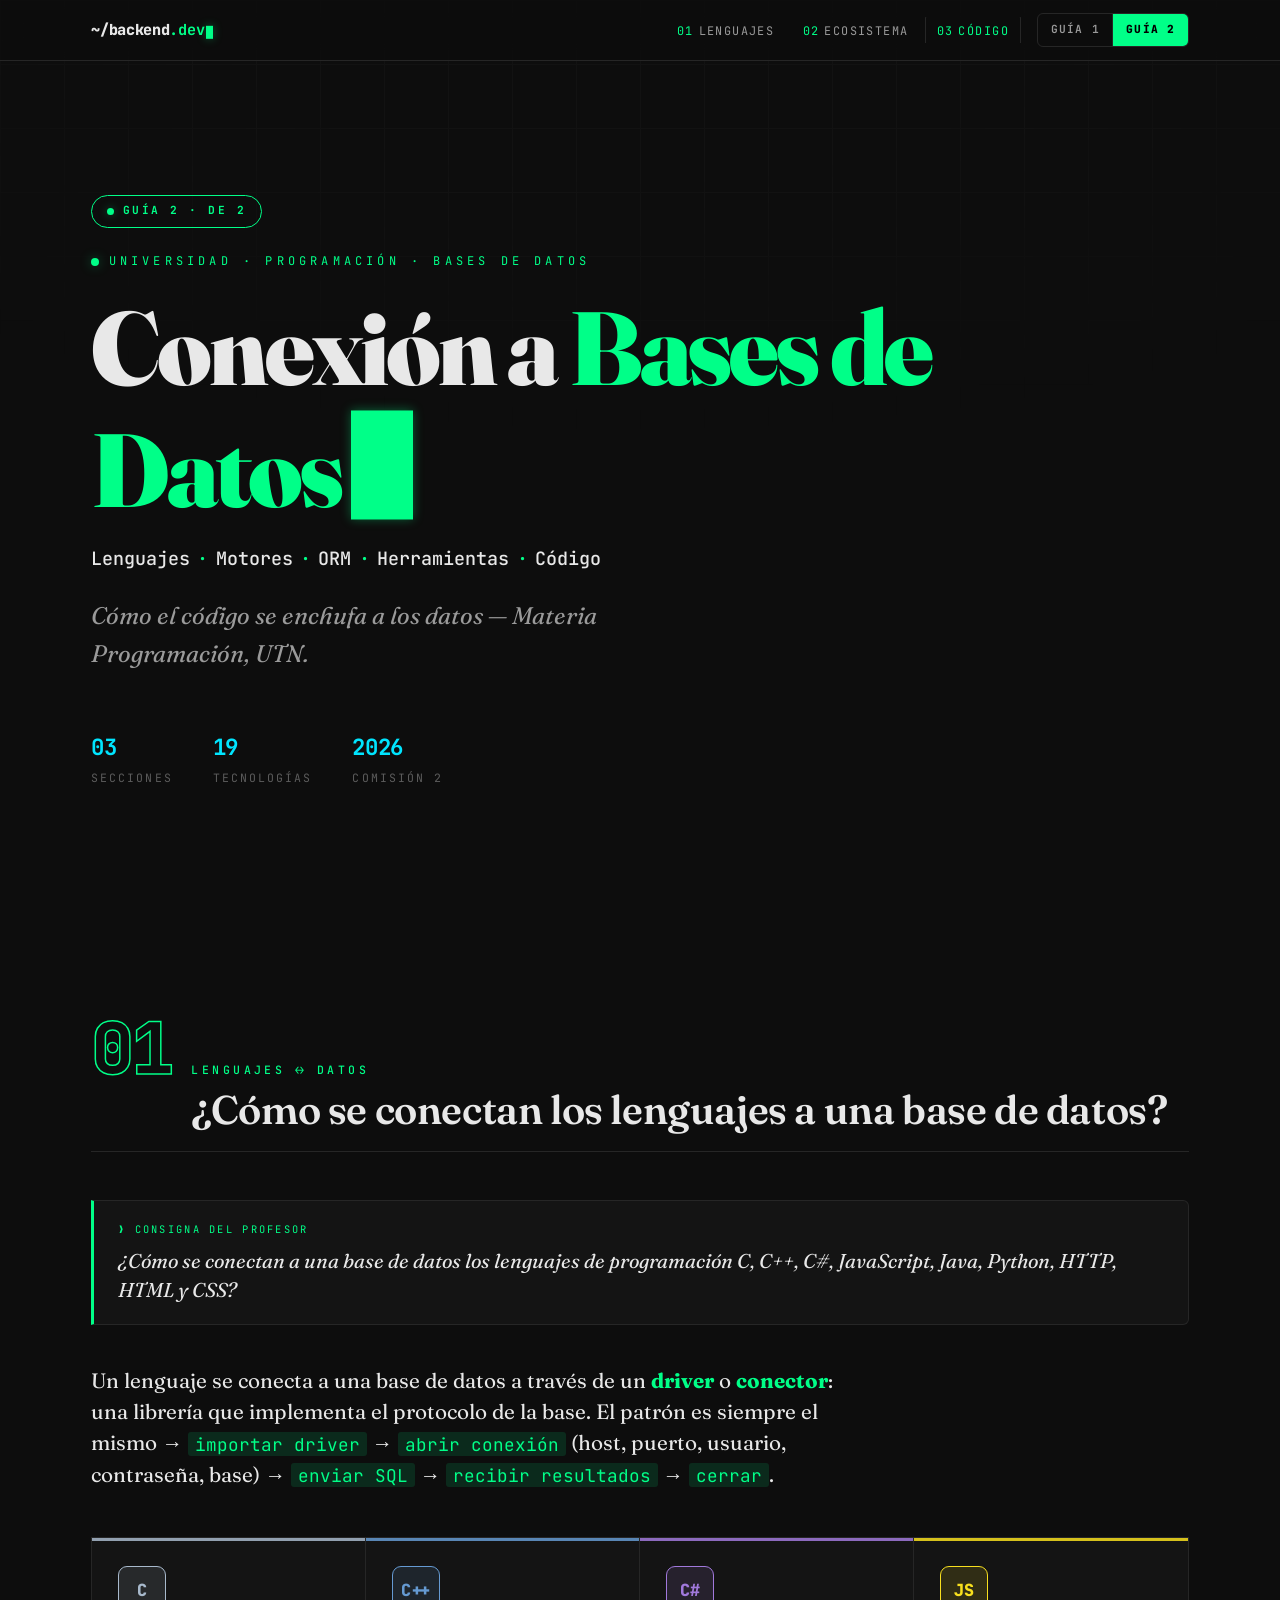
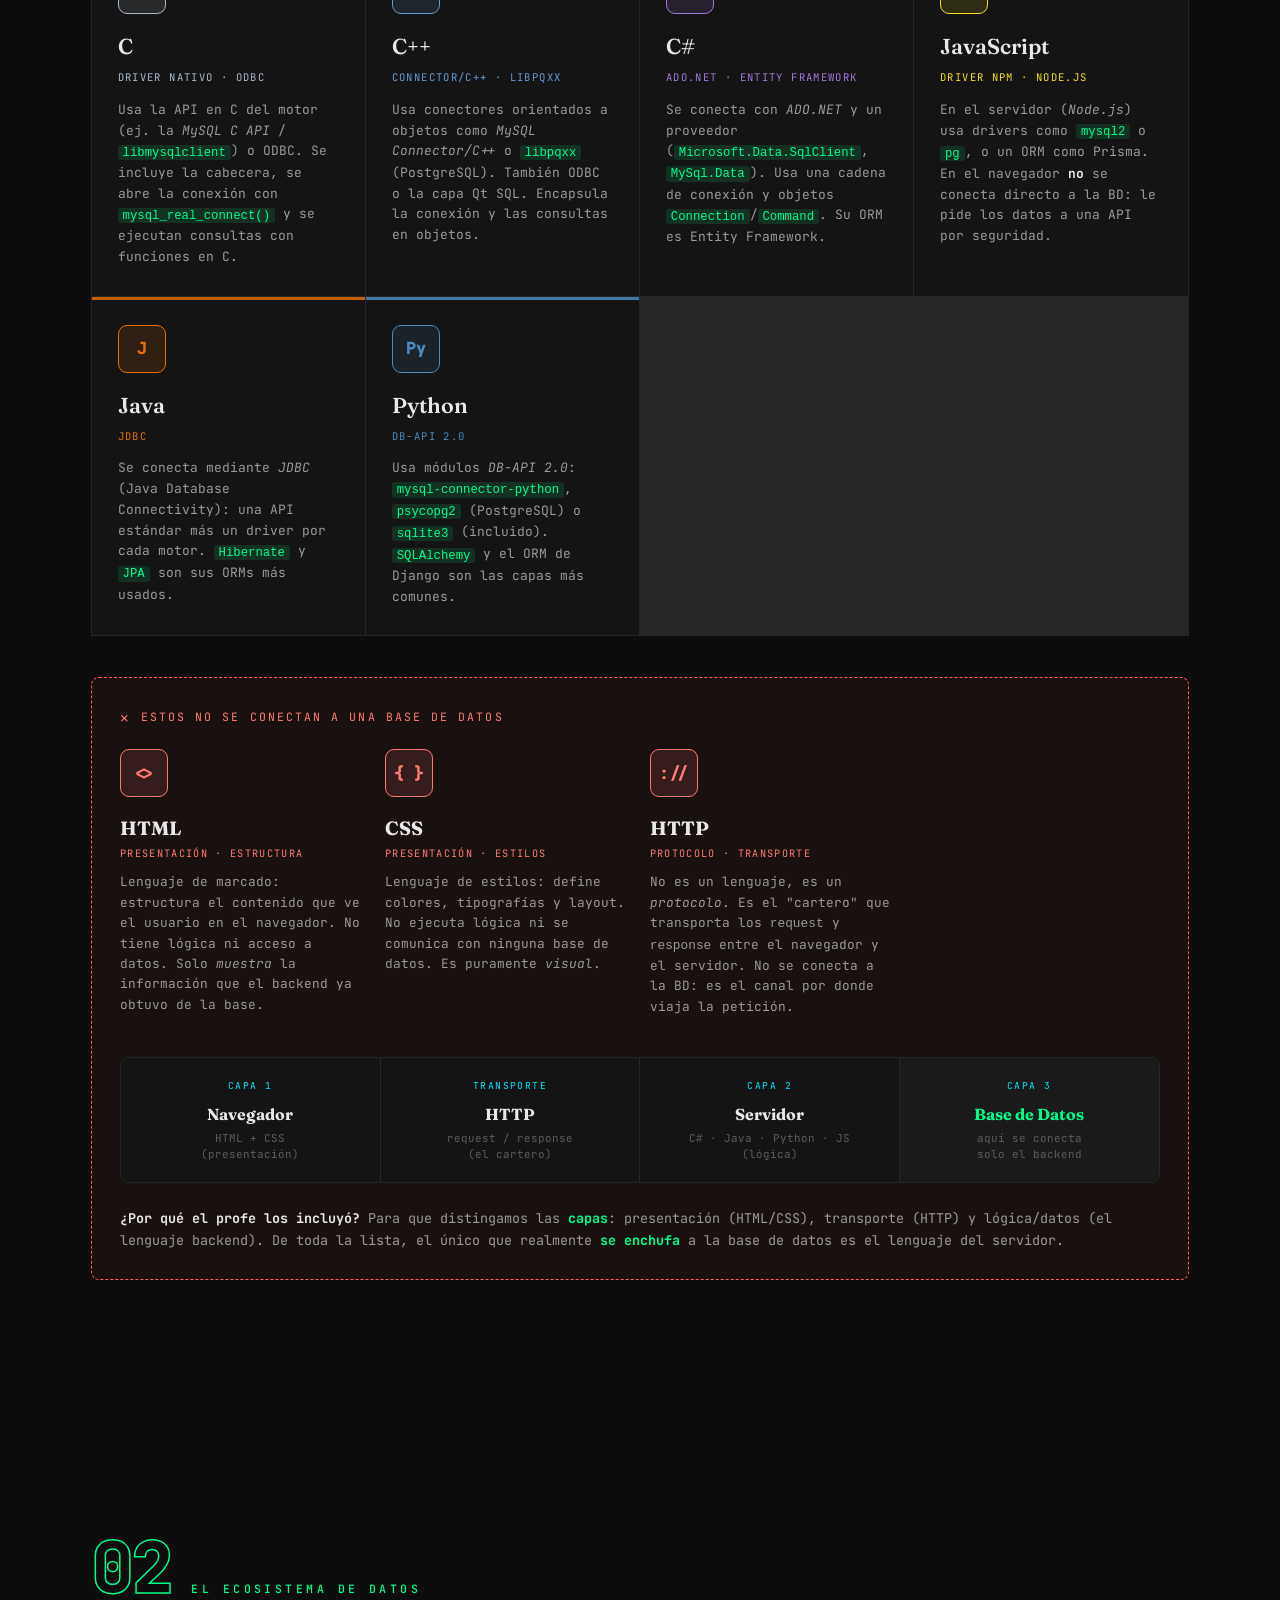
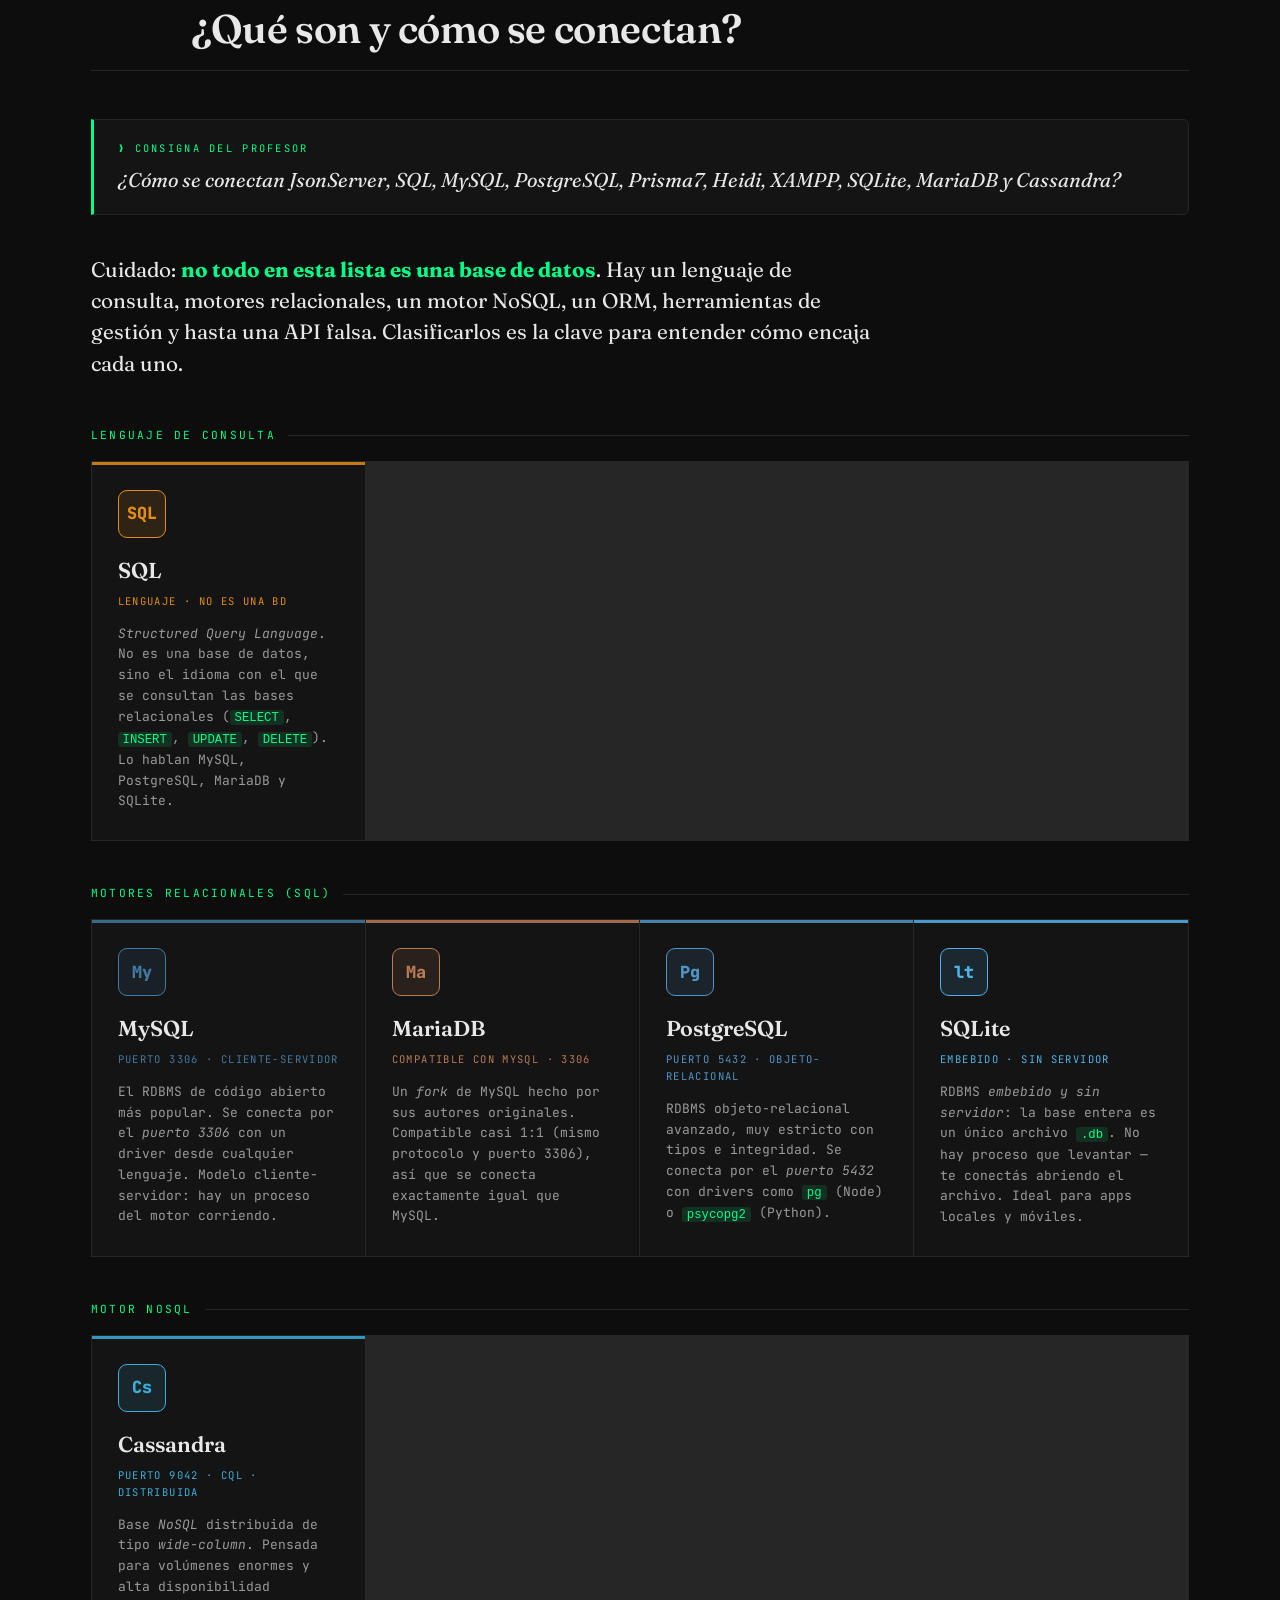
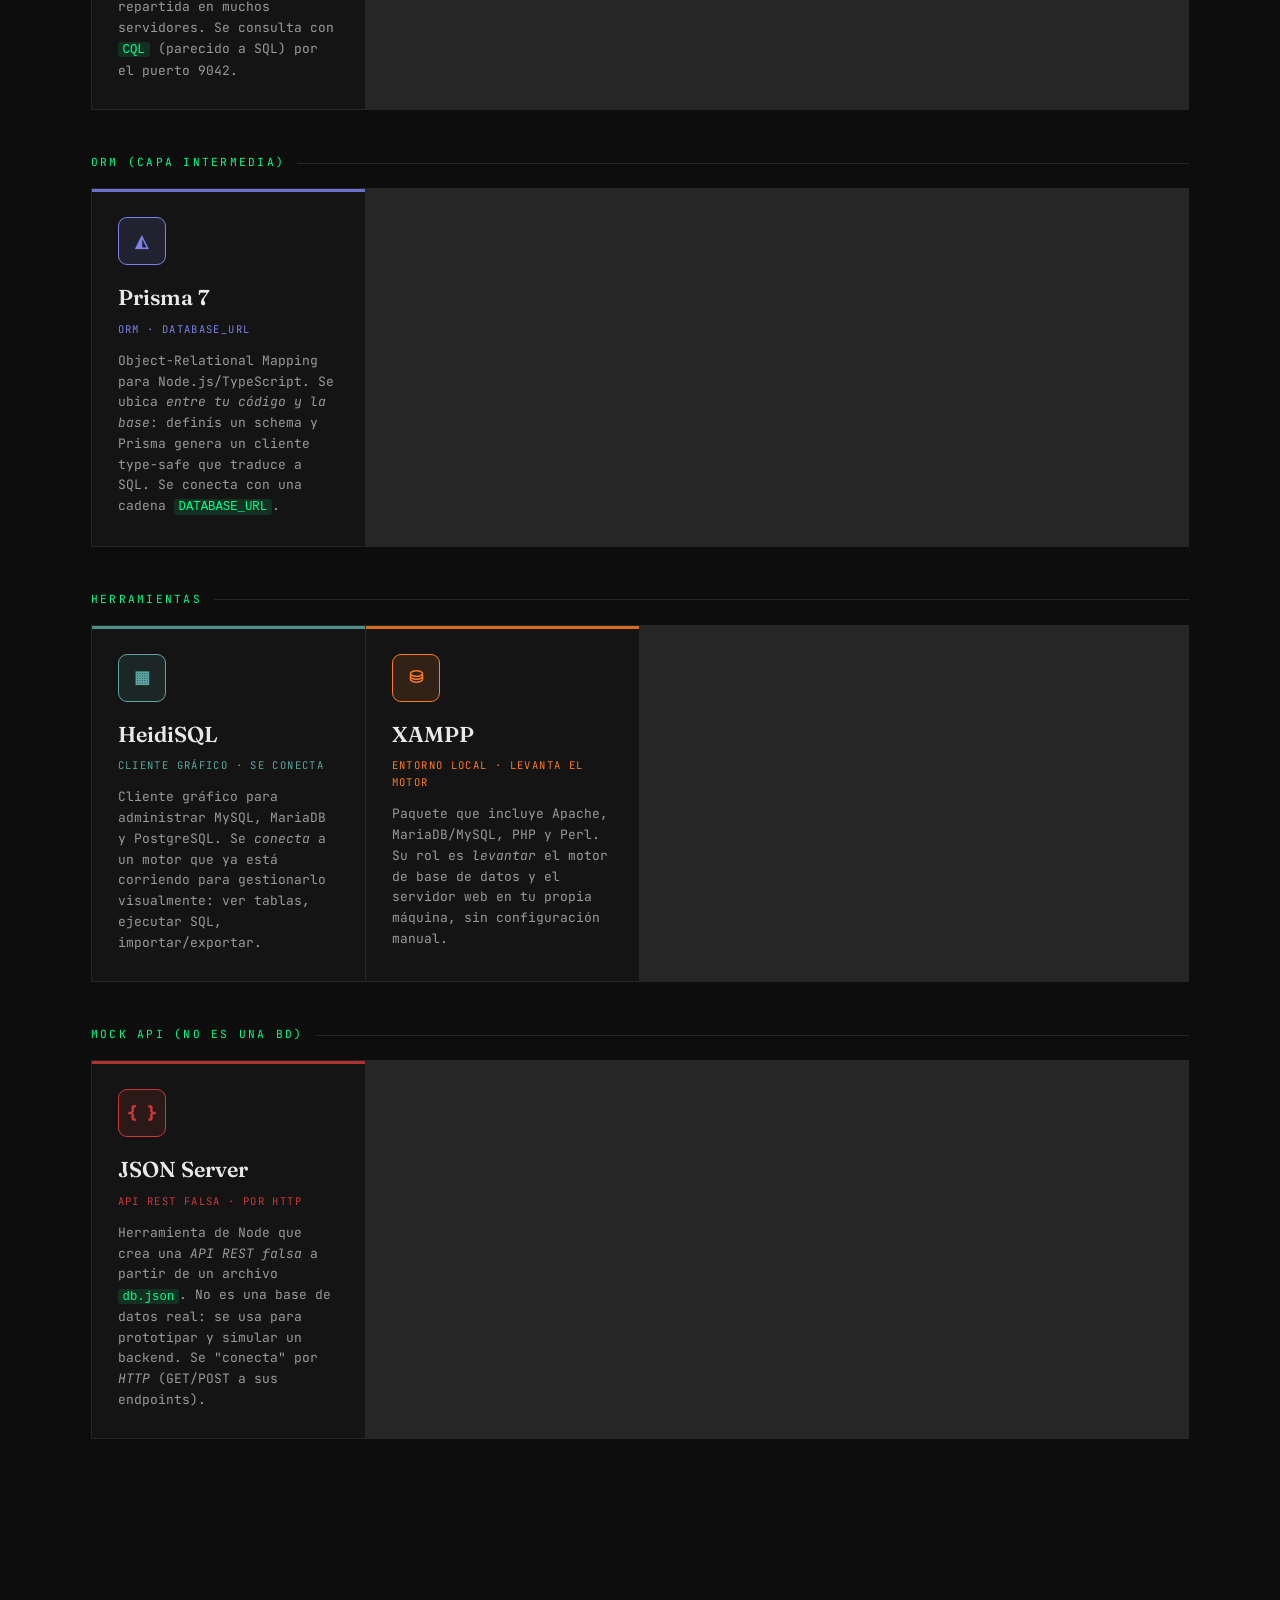
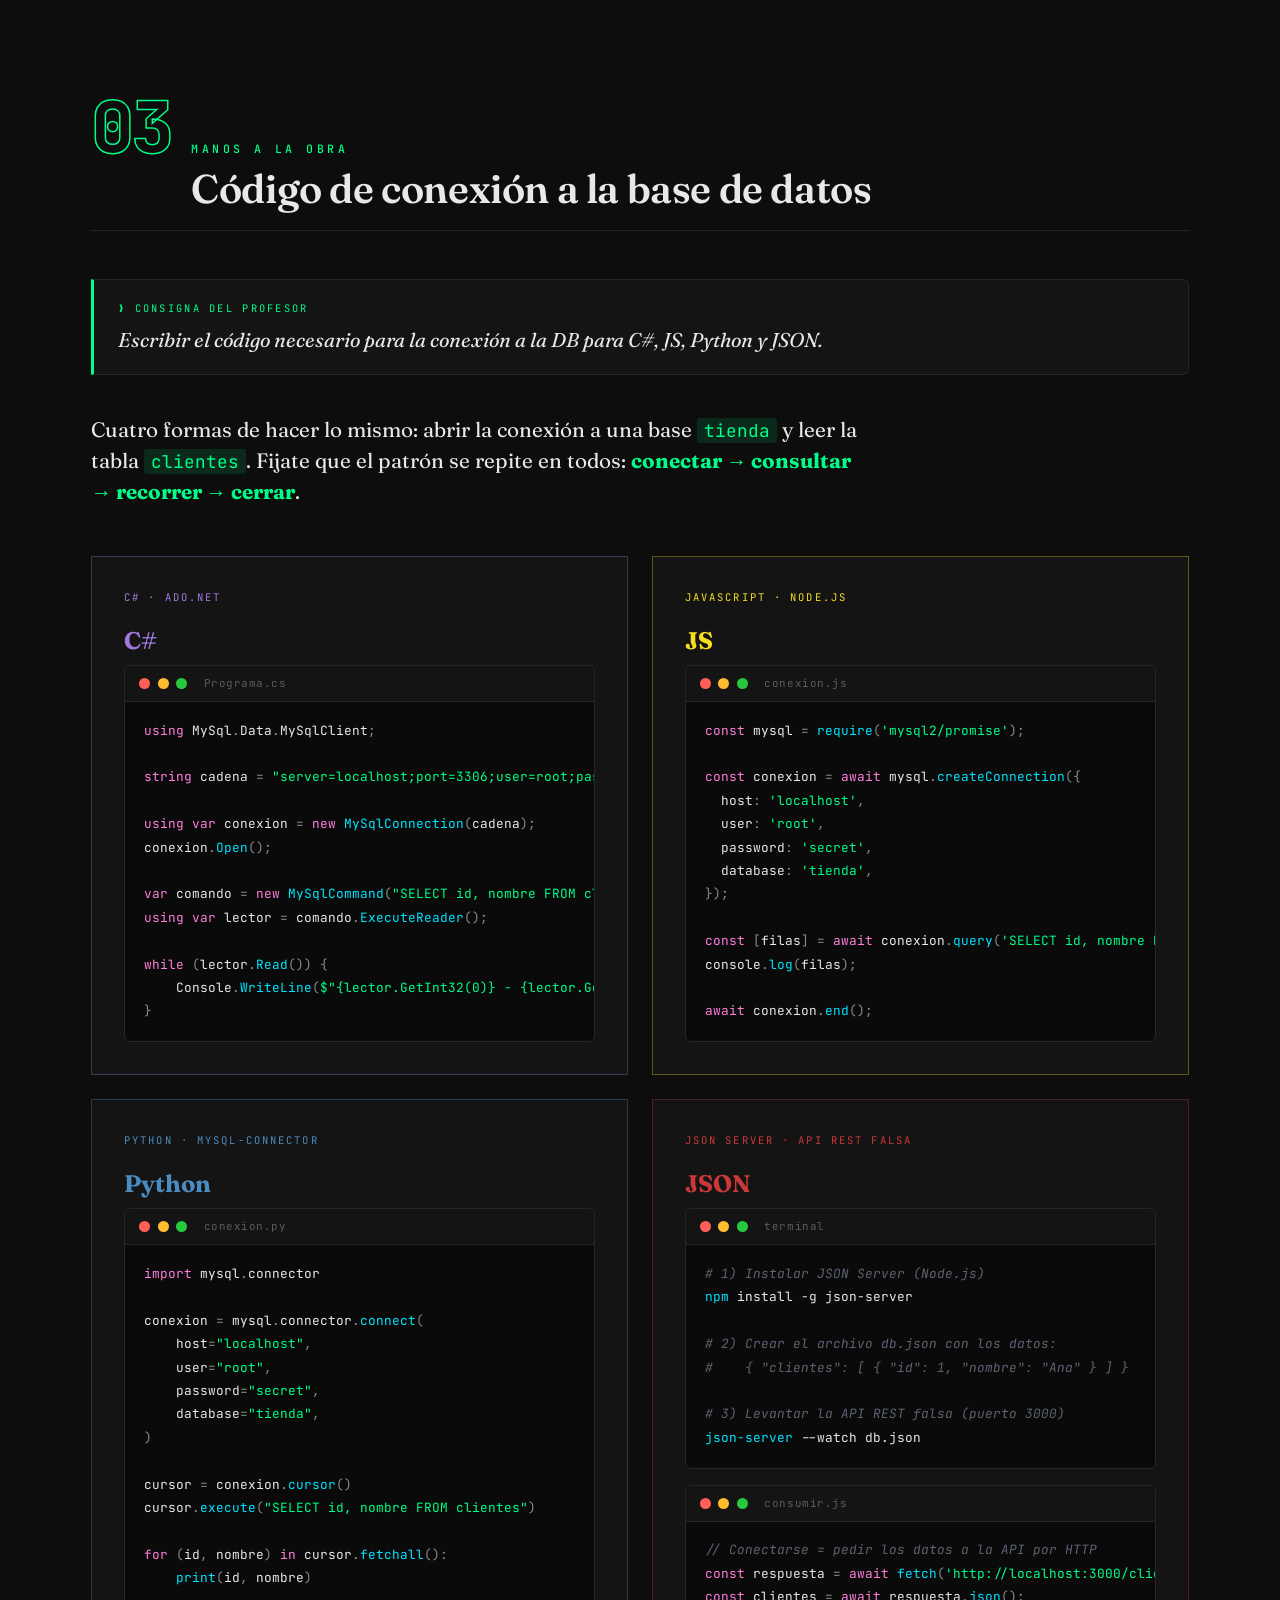
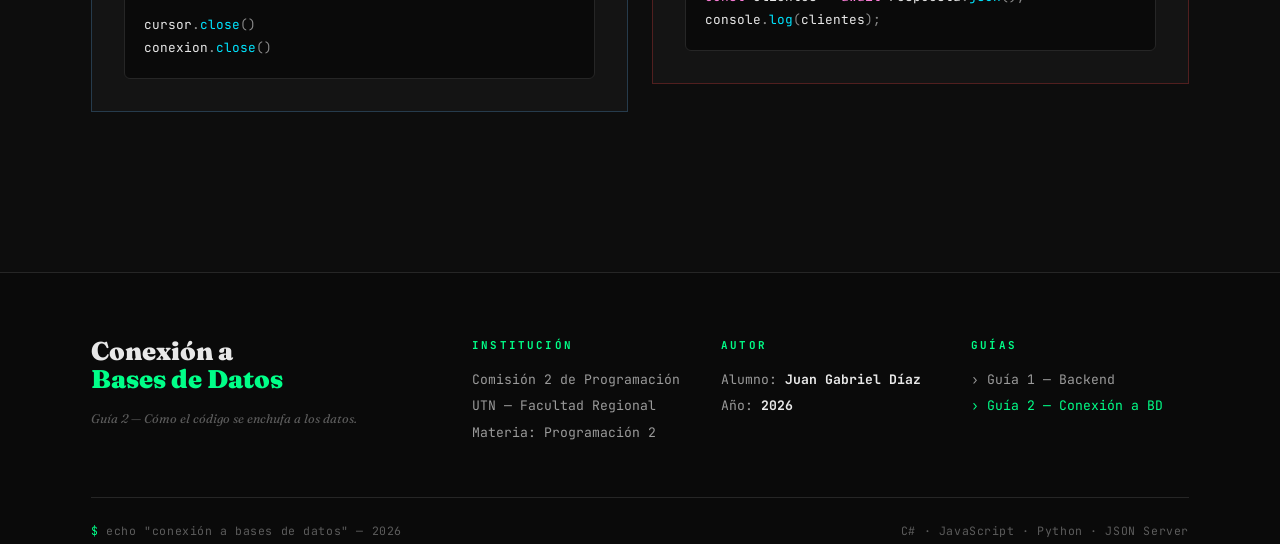
==== guia-2.html @ c95fe8bc "Agregar Guia 2 (Conexion a Bases de Datos) como pagina separada - Nueva guia-2.html con 3 secciones " ====
<!DOCTYPE html>
<html lang="es">
<head>
<meta charset="UTF-8">
<meta name="viewport" content="width=device-width, initial-scale=1.0">
<title>Conexión a Bases de Datos — Guía 2</title>
<meta name="description" content="Cómo se conectan los lenguajes de programación a una base de datos, el ecosistema de motores y herramientas (MySQL, PostgreSQL, Prisma, SQLite, Cassandra…) y código real de conexión en C#, JavaScript, Python y JSON Server. Guía 2 — Programación, UTN. Por Juan Gabriel Díaz.">
<meta name="author" content="Juan Gabriel Díaz">
<meta name="theme-color" content="#0d0d0d">
<link rel="icon" type="image/svg+xml" href="favicon.svg">

<!-- Open Graph -->
<meta property="og:type" content="website">
<meta property="og:title" content="Conexión a Bases de Datos — Guía 2">
<meta property="og:description" content="Cómo se conectan los lenguajes a una base de datos, el ecosistema de motores y herramientas, y código real de conexión. Guía 2 — Programación, UTN.">
<meta property="og:url" content="https://juandiaz26.github.io/backend-fundamentals/guia-2.html">
<meta property="og:site_name" content="Fundamentos del Desarrollo Backend">
<meta property="og:locale" content="es_AR">

<!-- Twitter / X -->
<meta name="twitter:card" content="summary">
<meta name="twitter:title" content="Conexión a Bases de Datos — Guía 2">
<meta name="twitter:description" content="Lenguajes ↔ base de datos, ecosistema de motores y herramientas, y código de conexión. Guía 2 — Programación, UTN. Por Juan Gabriel Díaz.">

<link rel="preconnect" href="https://fonts.googleapis.com">
<link rel="preconnect" href="https://fonts.gstatic.com" crossorigin>
<link href="https://fonts.googleapis.com/css2?family=JetBrains+Mono:wght@400;500;700;800&family=Fraunces:opsz,wght@9..144,400;9..144,600;9..144,900&display=swap" rel="stylesheet">
<link rel="stylesheet" href="css/styles.css">
</head>
<body>

<!-- NAV -->
<nav>
  <div class="nav-inner">
    <a class="brand" href="index.html">~/backend<b>.dev</b><span class="cursor" style="height:0.9em;width:0.5em;vertical-align:middle;"></span></a>
    <div class="nav-right">
      <ul class="nav-links">
        <li><a href="#lenguajes"><span class="n">01</span>Lenguajes</a></li>
        <li><a href="#ecosistema"><span class="n">02</span>Ecosistema</a></li>
        <li><a href="#codigo"><span class="n">03</span>Código</a></li>
      </ul>
      <div class="guide-switch">
        <a href="index.html">Guía 1</a>
        <a href="guia-2.html" class="active">Guía 2</a>
      </div>
    </div>
  </div>
</nav>

<!-- HERO -->
<header class="hero wrap">
  <div class="hero-guide reveal">Guía 2 · de 2</div>
  <div class="hero-tag reveal"><span class="dot"></span> Universidad · Programación · Bases de Datos</div>
  <h1 class="reveal d1">Conexión a <span class="accent">Bases de Datos</span><span class="cursor"></span></h1>
  <p class="hero-sub reveal d2">
    Lenguajes<span class="sep">·</span>Motores<span class="sep">·</span>ORM<span class="sep">·</span>Herramientas<span class="sep">·</span>Código
  </p>
  <p class="hero-tagline reveal d3">Cómo el código se enchufa a los datos — Materia Programación, UTN.</p>
  <div class="hero-meta reveal d4">
    <span><b>03</b>secciones</span>
    <span><b>19</b>tecnologías</span>
    <span><b>2026</b>comisión 2</span>
  </div>
</header>

<!-- SECTION 1 — Lenguajes -->
<section id="lenguajes" class="section-pad">
  <div class="wrap">
    <div class="sec-head reveal">
      <span class="sec-num">01</span>
      <div>
        <span class="sec-kicker">Lenguajes ↔ Datos</span>
        <h2 class="sec-title">¿Cómo se conectan los lenguajes a una base de datos?</h2>
      </div>
    </div>

    <div class="prof-q reveal">
      <span class="q-label">❯ Consigna del profesor</span>
      <p>¿Cómo se conectan a una base de datos los lenguajes de programación C, C++, C#, JavaScript, Java, Python, HTTP, HTML y CSS?</p>
    </div>

    <p class="flow-def reveal d1" style="font-size:clamp(1rem,2.2vw,1.3rem);">
      Un lenguaje se conecta a una base de datos a través de un <b style="color:var(--accent)">driver</b> o
      <b style="color:var(--accent)">conector</b>: una librería que implementa el protocolo de la base. El patrón es
      siempre el mismo → <code>importar driver</code> → <code>abrir conexión</code> (host, puerto, usuario,
      contraseña, base) → <code>enviar SQL</code> → <code>recibir resultados</code> → <code>cerrar</code>.
    </p>

    <div class="lang-grid reveal d2">
      <article class="lang-card" style="--c:#A8B9CC">
        <span class="lang-badge">C</span>
        <h3>C</h3>
        <span class="conn">Driver nativo · ODBC</span>
        <p>Usa la API en C del motor (ej. la <em>MySQL C API</em> / <code>libmysqlclient</code>) o ODBC. Se incluye la cabecera, se abre la conexión con <code>mysql_real_connect()</code> y se ejecutan consultas con funciones en C.</p>
      </article>

      <article class="lang-card" style="--c:#659AD2">
        <span class="lang-badge">C++</span>
        <h3>C++</h3>
        <span class="conn">Connector/C++ · libpqxx</span>
        <p>Usa conectores orientados a objetos como <em>MySQL Connector/C++</em> o <code>libpqxx</code> (PostgreSQL). También ODBC o la capa Qt SQL. Encapsula la conexión y las consultas en objetos.</p>
      </article>

      <article class="lang-card" style="--c:#A179DC">
        <span class="lang-badge">C#</span>
        <h3>C#</h3>
        <span class="conn">ADO.NET · Entity Framework</span>
        <p>Se conecta con <em>ADO.NET</em> y un proveedor (<code>Microsoft.Data.SqlClient</code>, <code>MySql.Data</code>). Usa una cadena de conexión y objetos <code>Connection</code>/<code>Command</code>. Su ORM es Entity Framework.</p>
      </article>

      <article class="lang-card" style="--c:#F7DF1E">
        <span class="lang-badge">JS</span>
        <h3>JavaScript</h3>
        <span class="conn">Driver npm · Node.js</span>
        <p>En el servidor (<em>Node.js</em>) usa drivers como <code>mysql2</code> o <code>pg</code>, o un ORM como Prisma. En el navegador <b style="color:var(--text)">no</b> se conecta directo a la BD: le pide los datos a una API por seguridad.</p>
      </article>

      <article class="lang-card" style="--c:#E76F00">
        <span class="lang-badge">J</span>
        <h3>Java</h3>
        <span class="conn">JDBC</span>
        <p>Se conecta mediante <em>JDBC</em> (Java Database Connectivity): una API estándar más un driver por cada motor. <code>Hibernate</code> y <code>JPA</code> son sus ORMs más usados.</p>
      </article>

      <article class="lang-card" style="--c:#4B8BBE">
        <span class="lang-badge">Py</span>
        <h3>Python</h3>
        <span class="conn">DB-API 2.0</span>
        <p>Usa módulos <em>DB-API 2.0</em>: <code>mysql-connector-python</code>, <code>psycopg2</code> (PostgreSQL) o <code>sqlite3</code> (incluido). <code>SQLAlchemy</code> y el ORM de Django son las capas más comunes.</p>
      </article>
    </div>

    <!-- No se conectan -->
    <div class="no-conn reveal d3">
      <div class="nc-head">Estos NO se conectan a una base de datos</div>
      <div class="no-conn-grid">
        <div class="nc-item">
          <span class="lang-badge">&lt;&gt;</span>
          <h3>HTML</h3>
          <span class="role">Presentación · Estructura</span>
          <p>Lenguaje de marcado: estructura el contenido que ve el usuario en el navegador. No tiene lógica ni acceso a datos. Solo <em>muestra</em> la información que el backend ya obtuvo de la base.</p>
        </div>
        <div class="nc-item">
          <span class="lang-badge">{ }</span>
          <h3>CSS</h3>
          <span class="role">Presentación · Estilos</span>
          <p>Lenguaje de estilos: define colores, tipografías y layout. No ejecuta lógica ni se comunica con ninguna base de datos. Es puramente <em>visual</em>.</p>
        </div>
        <div class="nc-item">
          <span class="lang-badge">://</span>
          <h3>HTTP</h3>
          <span class="role">Protocolo · Transporte</span>
          <p>No es un lenguaje, es un <em>protocolo</em>. Es el "cartero" que transporta los <code>request</code> y <code>response</code> entre el navegador y el servidor. No se conecta a la BD: es el canal por donde viaja la petición.</p>
        </div>
      </div>

      <!-- Diagrama de capas -->
      <div class="layers">
        <div class="layer">
          <span class="lyr-tag">Capa 1</span>
          <b>Navegador</b>
          <small>HTML + CSS<br>(presentación)</small>
        </div>
        <div class="layer">
          <span class="lyr-tag">Transporte</span>
          <b>HTTP</b>
          <small>request / response<br>(el cartero)</small>
        </div>
        <div class="layer">
          <span class="lyr-tag">Capa 2</span>
          <b>Servidor</b>
          <small>C# · Java · Python · JS<br>(lógica)</small>
        </div>
        <div class="layer data">
          <span class="lyr-tag">Capa 3</span>
          <b>Base de Datos</b>
          <small>aquí se conecta<br>solo el backend</small>
        </div>
      </div>
      <p style="margin-top:1.5rem;font-size:0.84rem;color:var(--text-dim);line-height:1.65;">
        <b style="color:var(--text);">¿Por qué el profe los incluyó?</b> Para que distingamos las <b style="color:var(--accent)">capas</b>:
        presentación (HTML/CSS), transporte (HTTP) y lógica/datos (el lenguaje backend). De toda la lista, el único que
        realmente <b style="color:var(--accent)">se enchufa</b> a la base de datos es el lenguaje del servidor.
      </p>
    </div>
  </div>
</section>

<!-- SECTION 2 — Ecosistema -->
<section id="ecosistema" class="section-pad">
  <div class="wrap">
    <div class="sec-head reveal">
      <span class="sec-num">02</span>
      <div>
        <span class="sec-kicker">El ecosistema de datos</span>
        <h2 class="sec-title">¿Qué son y cómo se conectan?</h2>
      </div>
    </div>

    <div class="prof-q reveal">
      <span class="q-label">❯ Consigna del profesor</span>
      <p>¿Cómo se conectan JsonServer, SQL, MySQL, PostgreSQL, Prisma7, Heidi, XAMPP, SQLite, MariaDB y Cassandra?</p>
    </div>

    <p class="flow-def reveal d1" style="font-size:clamp(1rem,2.2vw,1.3rem);">
      Cuidado: <b style="color:var(--accent)">no todo en esta lista es una base de datos</b>. Hay un lenguaje de
      consulta, motores relacionales, un motor NoSQL, un ORM, herramientas de gestión y hasta una API falsa.
      Clasificarlos es la clave para entender cómo encaja cada uno.
    </p>

    <div class="reveal d2">
      <!-- Lenguaje -->
      <div class="tech-cat">Lenguaje de consulta</div>
      <div class="lang-grid">
        <article class="lang-card" style="--c:#E38D13">
          <span class="lang-badge">SQL</span>
          <h3>SQL</h3>
          <span class="conn">Lenguaje · no es una BD</span>
          <p><em>Structured Query Language</em>. No es una base de datos, sino el idioma con el que se consultan las bases relacionales (<code>SELECT</code>, <code>INSERT</code>, <code>UPDATE</code>, <code>DELETE</code>). Lo hablan MySQL, PostgreSQL, MariaDB y SQLite.</p>
        </article>
      </div>

      <!-- Motores relacionales -->
      <div class="tech-cat">Motores relacionales (SQL)</div>
      <div class="lang-grid">
        <article class="lang-card" style="--c:#4479A1">
          <span class="lang-badge">My</span>
          <h3>MySQL</h3>
          <span class="conn">Puerto 3306 · cliente-servidor</span>
          <p>El RDBMS de código abierto más popular. Se conecta por el <em>puerto 3306</em> con un driver desde cualquier lenguaje. Modelo cliente-servidor: hay un proceso del motor corriendo.</p>
        </article>
        <article class="lang-card" style="--c:#B97A56">
          <span class="lang-badge">Ma</span>
          <h3>MariaDB</h3>
          <span class="conn">Compatible con MySQL · 3306</span>
          <p>Un <em>fork</em> de MySQL hecho por sus autores originales. Compatible casi 1:1 (mismo protocolo y puerto 3306), así que se conecta exactamente igual que MySQL.</p>
        </article>
        <article class="lang-card" style="--c:#5096C8">
          <span class="lang-badge">Pg</span>
          <h3>PostgreSQL</h3>
          <span class="conn">Puerto 5432 · objeto-relacional</span>
          <p>RDBMS objeto-relacional avanzado, muy estricto con tipos e integridad. Se conecta por el <em>puerto 5432</em> con drivers como <code>pg</code> (Node) o <code>psycopg2</code> (Python).</p>
        </article>
        <article class="lang-card" style="--c:#4FB3E8">
          <span class="lang-badge">lt</span>
          <h3>SQLite</h3>
          <span class="conn">Embebido · sin servidor</span>
          <p>RDBMS <em>embebido y sin servidor</em>: la base entera es un único archivo <code>.db</code>. No hay proceso que levantar — te conectás abriendo el archivo. Ideal para apps locales y móviles.</p>
        </article>
      </div>

      <!-- NoSQL -->
      <div class="tech-cat">Motor NoSQL</div>
      <div class="lang-grid">
        <article class="lang-card" style="--c:#3AAFDA">
          <span class="lang-badge">Cs</span>
          <h3>Cassandra</h3>
          <span class="conn">Puerto 9042 · CQL · distribuida</span>
          <p>Base <em>NoSQL</em> distribuida de tipo <em>wide-column</em>. Pensada para volúmenes enormes y alta disponibilidad repartida en muchos servidores. Se consulta con <code>CQL</code> (parecido a SQL) por el puerto 9042.</p>
        </article>
      </div>

      <!-- ORM -->
      <div class="tech-cat">ORM (capa intermedia)</div>
      <div class="lang-grid">
        <article class="lang-card" style="--c:#7B82E8">
          <span class="lang-badge">◭</span>
          <h3>Prisma 7</h3>
          <span class="conn">ORM · DATABASE_URL</span>
          <p>Object-Relational Mapping para Node.js/TypeScript. Se ubica <em>entre tu código y la base</em>: definís un schema y Prisma genera un cliente type-safe que traduce a SQL. Se conecta con una cadena <code>DATABASE_URL</code>.</p>
        </article>
      </div>

      <!-- Herramientas -->
      <div class="tech-cat">Herramientas</div>
      <div class="lang-grid">
        <article class="lang-card" style="--c:#59A6A0">
          <span class="lang-badge">▦</span>
          <h3>HeidiSQL</h3>
          <span class="conn">Cliente gráfico · se conecta</span>
          <p>Cliente gráfico para administrar MySQL, MariaDB y PostgreSQL. Se <em>conecta</em> a un motor que ya está corriendo para gestionarlo visualmente: ver tablas, ejecutar SQL, importar/exportar.</p>
        </article>
        <article class="lang-card" style="--c:#FB7A24">
          <span class="lang-badge">⛁</span>
          <h3>XAMPP</h3>
          <span class="conn">Entorno local · levanta el motor</span>
          <p>Paquete que incluye Apache, MariaDB/MySQL, PHP y Perl. Su rol es <em>levantar</em> el motor de base de datos y el servidor web en tu propia máquina, sin configuración manual.</p>
        </article>
      </div>

      <!-- Mock API -->
      <div class="tech-cat">Mock API (no es una BD)</div>
      <div class="lang-grid">
        <article class="lang-card" style="--c:#CB3837">
          <span class="lang-badge">{ }</span>
          <h3>JSON Server</h3>
          <span class="conn">API REST falsa · por HTTP</span>
          <p>Herramienta de Node que crea una <em>API REST falsa</em> a partir de un archivo <code>db.json</code>. No es una base de datos real: se usa para prototipar y simular un backend. Se "conecta" por <em>HTTP</em> (GET/POST a sus endpoints).</p>
        </article>
      </div>
    </div>
  </div>
</section>

<!-- SECTION 3 — Código -->
<section id="codigo" class="section-pad">
  <div class="wrap">
    <div class="sec-head reveal">
      <span class="sec-num">03</span>
      <div>
        <span class="sec-kicker">Manos a la obra</span>
        <h2 class="sec-title">Código de conexión a la base de datos</h2>
      </div>
    </div>

    <div class="prof-q reveal">
      <span class="q-label">❯ Consigna del profesor</span>
      <p>Escribir el código necesario para la conexión a la DB para C#, JS, Python y JSON.</p>
    </div>

    <p class="flow-def reveal d1" style="font-size:clamp(1rem,2.2vw,1.3rem);">
      Cuatro formas de hacer lo mismo: abrir la conexión a una base <code>tienda</code> y leer la tabla
      <code>clientes</code>. Fijate que el patrón se repite en todos: <b style="color:var(--accent)">conectar →
      consultar → recorrer → cerrar</b>.
    </p>

    <div class="code-grid reveal d2">
      <!-- C# -->
      <div class="vs-col" style="--c:#A179DC;border-color:#A179DC55;">
        <span class="label" style="color:#A179DC;">C# · ADO.NET</span>
        <h3>C#</h3>
        <div class="term">
          <div class="term-bar"><span class="d r"></span><span class="d y"></span><span class="d g"></span><span class="name">Programa.cs</span></div>
          <pre><code><span class="k">using</span> MySql<span class="p">.</span>Data<span class="p">.</span>MySqlClient<span class="p">;</span>

<span class="k">string</span> cadena <span class="p">=</span> <span class="s">"server=localhost;port=3306;user=root;password=secret;database=tienda"</span><span class="p">;</span>

<span class="k">using var</span> conexion <span class="p">=</span> <span class="k">new</span> <span class="fn">MySqlConnection</span><span class="p">(</span>cadena<span class="p">);</span>
conexion<span class="p">.</span><span class="fn">Open</span><span class="p">();</span>

<span class="k">var</span> comando <span class="p">=</span> <span class="k">new</span> <span class="fn">MySqlCommand</span><span class="p">(</span><span class="s">"SELECT id, nombre FROM clientes"</span><span class="p">,</span> conexion<span class="p">);</span>
<span class="k">using var</span> lector <span class="p">=</span> comando<span class="p">.</span><span class="fn">ExecuteReader</span><span class="p">();</span>

<span class="k">while</span> <span class="p">(</span>lector<span class="p">.</span><span class="fn">Read</span><span class="p">()) {</span>
    Console<span class="p">.</span><span class="fn">WriteLine</span><span class="p">(</span><span class="s">$"{lector.GetInt32(0)} - {lector.GetString(1)}"</span><span class="p">);</span>
<span class="p">}</span></code></pre>
        </div>
      </div>

      <!-- JavaScript -->
      <div class="vs-col" style="--c:#F7DF1E;border-color:#F7DF1E55;">
        <span class="label" style="color:#F7DF1E;">JavaScript · Node.js</span>
        <h3>JS</h3>
        <div class="term">
          <div class="term-bar"><span class="d r"></span><span class="d y"></span><span class="d g"></span><span class="name">conexion.js</span></div>
          <pre><code><span class="k">const</span> mysql <span class="p">=</span> <span class="fn">require</span><span class="p">(</span><span class="s">'mysql2/promise'</span><span class="p">);</span>

<span class="k">const</span> conexion <span class="p">=</span> <span class="k">await</span> mysql<span class="p">.</span><span class="fn">createConnection</span><span class="p">({</span>
  host<span class="p">:</span> <span class="s">'localhost'</span><span class="p">,</span>
  user<span class="p">:</span> <span class="s">'root'</span><span class="p">,</span>
  password<span class="p">:</span> <span class="s">'secret'</span><span class="p">,</span>
  database<span class="p">:</span> <span class="s">'tienda'</span><span class="p">,</span>
<span class="p">});</span>

<span class="k">const</span> <span class="p">[</span>filas<span class="p">]</span> <span class="p">=</span> <span class="k">await</span> conexion<span class="p">.</span><span class="fn">query</span><span class="p">(</span><span class="s">'SELECT id, nombre FROM clientes'</span><span class="p">);</span>
console<span class="p">.</span><span class="fn">log</span><span class="p">(</span>filas<span class="p">);</span>

<span class="k">await</span> conexion<span class="p">.</span><span class="fn">end</span><span class="p">();</span></code></pre>
        </div>
      </div>

      <!-- Python -->
      <div class="vs-col" style="--c:#4B8BBE;border-color:#4B8BBE55;">
        <span class="label" style="color:#4B8BBE;">Python · mysql-connector</span>
        <h3>Python</h3>
        <div class="term">
          <div class="term-bar"><span class="d r"></span><span class="d y"></span><span class="d g"></span><span class="name">conexion.py</span></div>
          <pre><code><span class="k">import</span> mysql<span class="p">.</span>connector

conexion <span class="p">=</span> mysql<span class="p">.</span>connector<span class="p">.</span><span class="fn">connect</span><span class="p">(</span>
    host<span class="p">=</span><span class="s">"localhost"</span><span class="p">,</span>
    user<span class="p">=</span><span class="s">"root"</span><span class="p">,</span>
    password<span class="p">=</span><span class="s">"secret"</span><span class="p">,</span>
    database<span class="p">=</span><span class="s">"tienda"</span><span class="p">,</span>
<span class="p">)</span>

cursor <span class="p">=</span> conexion<span class="p">.</span><span class="fn">cursor</span><span class="p">()</span>
cursor<span class="p">.</span><span class="fn">execute</span><span class="p">(</span><span class="s">"SELECT id, nombre FROM clientes"</span><span class="p">)</span>

<span class="k">for</span> <span class="p">(</span>id<span class="p">,</span> nombre<span class="p">)</span> <span class="k">in</span> cursor<span class="p">.</span><span class="fn">fetchall</span><span class="p">():</span>
    <span class="fn">print</span><span class="p">(</span>id<span class="p">,</span> nombre<span class="p">)</span>

cursor<span class="p">.</span><span class="fn">close</span><span class="p">()</span>
conexion<span class="p">.</span><span class="fn">close</span><span class="p">()</span></code></pre>
        </div>
      </div>

      <!-- JSON Server -->
      <div class="vs-col" style="--c:#CB3837;border-color:#CB383755;">
        <span class="label" style="color:#CB3837;">JSON Server · API REST falsa</span>
        <h3>JSON</h3>
        <div class="term">
          <div class="term-bar"><span class="d r"></span><span class="d y"></span><span class="d g"></span><span class="name">terminal</span></div>
          <pre><code><span class="c"># 1) Instalar JSON Server (Node.js)</span>
<span class="fn">npm</span> install -g json-server

<span class="c"># 2) Crear el archivo db.json con los datos:</span>
<span class="c">#    { "clientes": [ { "id": 1, "nombre": "Ana" } ] }</span>

<span class="c"># 3) Levantar la API REST falsa (puerto 3000)</span>
<span class="fn">json-server</span> --watch db.json</code></pre>
        </div>
        <div class="term" style="margin-top:1rem;">
          <div class="term-bar"><span class="d r"></span><span class="d y"></span><span class="d g"></span><span class="name">consumir.js</span></div>
          <pre><code><span class="c">// Conectarse = pedir los datos a la API por HTTP</span>
<span class="k">const</span> respuesta <span class="p">=</span> <span class="k">await</span> <span class="fn">fetch</span><span class="p">(</span><span class="s">'http://localhost:3000/clientes'</span><span class="p">);</span>
<span class="k">const</span> clientes <span class="p">=</span> <span class="k">await</span> respuesta<span class="p">.</span><span class="fn">json</span><span class="p">();</span>
console<span class="p">.</span><span class="fn">log</span><span class="p">(</span>clientes<span class="p">);</span></code></pre>
        </div>
      </div>
    </div>
  </div>
</section>

<!-- FOOTER -->
<footer>
  <div class="wrap">
    <div class="foot-grid">
      <div class="reveal">
        <div class="foot-brand">Conexión a<br><span class="accent">Bases de Datos</span></div>
        <p style="font-size:0.78rem;color:var(--text-faint);margin-top:1rem;font-style:italic;font-family:var(--serif);">Guía 2 — Cómo el código se enchufa a los datos.</p>
      </div>
      <div class="foot-col reveal d1">
        <h4>Institución</h4>
        <p>Comisión 2 de Programación</p>
        <p>UTN — Facultad Regional</p>
        <p>Materia: Programación 2</p>
      </div>
      <div class="foot-col reveal d2">
        <h4>Autor</h4>
        <p>Alumno: <b>Juan Gabriel Díaz</b></p>
        <p>Año: <b>2026</b></p>
      </div>
      <div class="foot-col reveal d3">
        <h4>Guías</h4>
        <p><a href="index.html" style="color:var(--text-dim);">› Guía 1 — Backend</a></p>
        <p><a href="guia-2.html" style="color:var(--accent);">› Guía 2 — Conexión a BD</a></p>
      </div>
    </div>
    <div class="foot-bottom">
      <span><span class="accent">$</span> echo "conexión a bases de datos" — 2026</span>
      <span>C# · JavaScript · Python · JSON Server</span>
    </div>
  </div>
</footer>

<script src="js/main.js"></script>
</body>
</html>
---- css/styles.css ----
/* =============================================================
   Fundamentos del Desarrollo Backend — Hoja de estilos
   Tema: dark / editorial-terminal
   ============================================================= */

:root {
  /* Color system */
  --bg:            #0d0d0d;
  --bg-elev:       #141414;
  --bg-elev-2:     #1a1a1a;
  --bg-term:       #0a0a0a;
  --border:        #262626;
  --border-soft:   #1f1f1f;
  --text:          #e8e8e8;
  --text-dim:      #9a9a9a;
  --text-faint:    #5c5c5c;
  --accent:        #00ff88;
  --accent-2:      #00e5ff;
  --accent-dim:    rgba(0, 255, 136, 0.12);
  --accent-glow:   rgba(0, 255, 136, 0.35);
  /* Syntax */
  --syn-key:       #ff7edb;
  --syn-fn:        #00e5ff;
  --syn-str:       #00ff88;
  --syn-com:       #5c6370;
  --syn-num:       #ffb86c;
  --syn-punct:     #8a8a8a;

  --mono: 'JetBrains Mono', ui-monospace, 'SF Mono', Menlo, monospace;
  --serif: 'Fraunces', Georgia, serif;

  --maxw: 1200px;
  --gutter: clamp(1.25rem, 4vw, 4rem);
}

* { margin: 0; padding: 0; box-sizing: border-box; }

html { scroll-behavior: smooth; scroll-padding-top: 72px; overflow-x: hidden; }

body {
  background: var(--bg);
  color: var(--text);
  font-family: var(--mono);
  line-height: 1.6;
  -webkit-font-smoothing: antialiased;
  overflow-x: hidden;
}

/* subtle scanline / grid background */
body::before {
  content: "";
  position: fixed;
  inset: 0;
  z-index: 0;
  pointer-events: none;
  background-image:
    linear-gradient(var(--border-soft) 1px, transparent 1px),
    linear-gradient(90deg, var(--border-soft) 1px, transparent 1px);
  background-size: 64px 64px;
  opacity: 0.35;
  mask-image: radial-gradient(ellipse 100% 60% at 50% 0%, #000 30%, transparent 80%);
}

::selection { background: var(--accent); color: #000; }

a { color: inherit; text-decoration: none; }

/* ---------- Layout helpers ---------- */
.wrap {
  max-width: var(--maxw);
  margin: 0 auto;
  padding-inline: var(--gutter);
  position: relative;
  z-index: 1;
}

section { position: relative; z-index: 1; }

.section-pad { padding-block: clamp(4rem, 10vw, 8rem); }

/* ---------- Section headers ---------- */
.sec-head {
  display: flex;
  align-items: baseline;
  gap: 1.25rem;
  margin-bottom: 3rem;
  border-bottom: 1px solid var(--border);
  padding-bottom: 1.25rem;
  flex-wrap: wrap;
}
.sec-num {
  font-family: var(--mono);
  font-weight: 800;
  font-size: clamp(2.5rem, 6vw, 4.5rem);
  line-height: 0.9;
  color: transparent;
  -webkit-text-stroke: 1.5px var(--accent);
  letter-spacing: -0.04em;
}
.sec-title {
  font-family: var(--serif);
  font-weight: 600;
  font-size: clamp(1.5rem, 3.5vw, 2.5rem);
  line-height: 1.05;
  letter-spacing: -0.01em;
}
.sec-kicker {
  display: block;
  font-family: var(--mono);
  font-size: 0.72rem;
  text-transform: uppercase;
  letter-spacing: 0.3em;
  color: var(--accent);
  margin-bottom: 0.6rem;
  font-weight: 500;
}

/* ---------- Nav ---------- */
nav {
  position: sticky;
  top: 0;
  z-index: 100;
  background: rgba(13, 13, 13, 0.78);
  backdrop-filter: blur(14px);
  border-bottom: 1px solid var(--border);
}
.nav-inner {
  max-width: var(--maxw);
  margin: 0 auto;
  padding: 0 var(--gutter);
  height: 60px;
  display: flex;
  align-items: center;
  justify-content: space-between;
  gap: 1rem;
}
.brand {
  font-family: var(--mono);
  font-weight: 800;
  font-size: 0.95rem;
  letter-spacing: -0.02em;
  white-space: nowrap;
}
.brand b { color: var(--accent); }
.brand .blink { color: var(--accent); }
.nav-links {
  display: flex;
  gap: 0.25rem;
  list-style: none;
  overflow-x: auto;
  scrollbar-width: none;
}
.nav-links::-webkit-scrollbar { display: none; }
.nav-links a {
  font-size: 0.74rem;
  text-transform: uppercase;
  letter-spacing: 0.12em;
  color: var(--text-dim);
  padding: 0.45rem 0.7rem;
  border: 1px solid transparent;
  border-radius: 3px;
  transition: color .2s, border-color .2s, background .2s;
  white-space: nowrap;
}
.nav-links a:hover { color: var(--accent); border-color: var(--border); background: var(--bg-elev); }
.nav-links a .n { color: var(--accent); margin-right: 0.4em; }

/* ---------- Hero ---------- */
.hero {
  min-height: 92vh;
  display: flex;
  flex-direction: column;
  justify-content: center;
  padding-block: 6rem 4rem;
}
.hero-tag {
  font-size: 0.75rem;
  text-transform: uppercase;
  letter-spacing: 0.35em;
  color: var(--accent);
  margin-bottom: 1.75rem;
  display: flex;
  align-items: center;
  gap: 0.6rem;
}
.hero-tag .dot {
  width: 8px; height: 8px; border-radius: 50%;
  background: var(--accent);
  box-shadow: 0 0 12px var(--accent-glow);
  animation: pulse 1.8s ease-in-out infinite;
}
@keyframes pulse { 0%,100%{opacity:1} 50%{opacity:0.25} }

.hero h1 {
  font-family: var(--serif);
  font-weight: 900;
  font-size: clamp(2.6rem, 9vw, 6.5rem);
  line-height: 0.95;
  letter-spacing: -0.03em;
  margin-bottom: 1.5rem;
  max-width: 16ch;
}
.hero h1 .accent { color: var(--accent); }
.hero-sub {
  font-family: var(--mono);
  font-size: clamp(0.85rem, 2.2vw, 1.15rem);
  color: var(--text);
  margin-bottom: 1.5rem;
  font-weight: 500;
}
.hero-sub .sep { color: var(--accent); padding: 0 0.4em; }
.hero-tagline {
  font-family: var(--serif);
  font-style: italic;
  font-size: clamp(1.05rem, 2.5vw, 1.5rem);
  color: var(--text-dim);
  max-width: 40ch;
}
.cursor {
  display: inline-block;
  width: 0.6em;
  height: 1.05em;
  background: var(--accent);
  margin-left: 0.1em;
  transform: translateY(0.12em);
  animation: blink 1.05s steps(1) infinite;
  box-shadow: 0 0 10px var(--accent-glow);
}
@keyframes blink { 0%,50%{opacity:1} 50.01%,100%{opacity:0} }

.hero-meta {
  margin-top: 3.5rem;
  display: flex;
  gap: 2.5rem;
  flex-wrap: wrap;
  font-size: 0.72rem;
  text-transform: uppercase;
  letter-spacing: 0.18em;
  color: var(--text-faint);
}
.hero-meta span b { color: var(--accent-2); display:block; font-size: 1.4rem; letter-spacing: -0.02em; margin-bottom: 0.2rem; }

/* ---------- Concept cards (S1) ---------- */
.cards {
  display: grid;
  grid-template-columns: repeat(auto-fill, minmax(280px, 1fr));
  gap: 1px;
  background: var(--border);
  border: 1px solid var(--border);
}
.card {
  background: var(--bg-elev);
  padding: 2rem 1.75rem;
  position: relative;
  transition: background .25s, transform .25s;
  overflow: hidden;
}
.card::after {
  content: "";
  position: absolute;
  left: 0; bottom: 0;
  width: 100%; height: 2px;
  background: var(--accent);
  transform: scaleX(0);
  transform-origin: left;
  transition: transform .3s ease;
}
.card:hover { background: var(--bg-elev-2); }
.card:hover::after { transform: scaleX(1); }
.card-glyph {
  font-family: var(--mono);
  font-size: 1.8rem;
  color: var(--accent);
  margin-bottom: 1rem;
  display: block;
  line-height: 1;
}
.card-idx {
  position: absolute;
  top: 1.25rem; right: 1.5rem;
  font-family: var(--mono);
  font-size: 0.78rem;
  color: var(--text-faint);
}
.card h3 {
  font-family: var(--serif);
  font-weight: 600;
  font-size: 1.4rem;
  margin-bottom: 0.4rem;
  letter-spacing: -0.01em;
}
.card .card-tag {
  font-size: 0.66rem;
  text-transform: uppercase;
  letter-spacing: 0.18em;
  color: var(--accent-2);
  margin-bottom: 0.9rem;
  display: block;
}
.card p {
  font-size: 0.82rem;
  color: var(--text-dim);
  line-height: 1.65;
}
.card p code {
  background: var(--accent-dim);
  color: var(--accent);
  padding: 0.05em 0.4em;
  border-radius: 3px;
  font-size: 0.95em;
}

/* ---------- Terminal blocks ---------- */
.term {
  background: var(--bg-term);
  border: 1px solid var(--border);
  border-radius: 6px;
  overflow: hidden;
  font-size: 0.8rem;
  max-width: 100%;
}
.term-bar {
  background: var(--bg-elev);
  border-bottom: 1px solid var(--border);
  padding: 0.55rem 0.9rem;
  display: flex;
  align-items: center;
  gap: 0.45rem;
}
.term-bar .d { width: 11px; height: 11px; border-radius: 50%; background: #333; }
.term-bar .d.r { background: #ff5f56; }
.term-bar .d.y { background: #ffbd2e; }
.term-bar .d.g { background: #27c93f; }
.term-bar .name {
  margin-left: 0.6rem;
  font-size: 0.68rem;
  color: var(--text-faint);
  letter-spacing: 0.05em;
}
.term pre {
  padding: 1.1rem 1.2rem;
  overflow-x: auto;
  line-height: 1.75;
  tab-size: 2;
}
.term code { font-family: var(--mono); white-space: pre; }
.k { color: var(--syn-key); }
.fn { color: var(--syn-fn); }
.s { color: var(--syn-str); }
.c { color: var(--syn-com); font-style: italic; }
.num { color: var(--syn-num); }
.p { color: var(--syn-punct); }

/* ---------- Versus (S2) ---------- */
.versus {
  display: grid;
  grid-template-columns: 1fr auto 1fr;
  gap: 0;
  align-items: stretch;
}
.vs-col {
  background: var(--bg-elev);
  border: 1px solid var(--border);
  padding: 2rem;
  display: flex;
  flex-direction: column;
  /* permite que la columna se encoja: el código hace scroll interno
     en vez de estirar el ancho de toda la página en celular */
  min-width: 0;
}
.vs-col.right { border-color: var(--accent); box-shadow: 0 0 40px -20px var(--accent-glow); }
.vs-col h3 {
  font-family: var(--serif);
  font-size: 1.5rem;
  margin-bottom: 0.3rem;
}
.vs-col .label {
  font-size: 0.66rem;
  text-transform: uppercase;
  letter-spacing: 0.2em;
  margin-bottom: 1rem;
  color: var(--text-faint);
}
.vs-col.right .label { color: var(--accent); }
.vs-col p { font-size: 0.82rem; color: var(--text-dim); margin-bottom: 1.5rem; flex: 1; }
.vs-badge {
  display: flex;
  align-items: center;
  justify-content: center;
  padding: 1rem 0.5rem;
}
.vs-badge span {
  position: relative;
  display: block;
  width: 64px; height: 64px;
  border-radius: 50%;
  background: var(--bg);
  border: 1px solid var(--border);
}
.vs-badge span i {
  position: absolute;
  top: 50%;
  left: 50%;
  /* el -0.06em compensa la inclinación de la cursiva (que tira a la derecha) */
  transform: translate(calc(-50% - 0.06em), -50%);
  font-family: var(--serif);
  font-style: italic;
  font-weight: 900;
  font-size: 1.6rem;
  line-height: 1;
  color: var(--accent);
}

/* ---------- Flow diagram (S3) ---------- */
.flow-def {
  font-family: var(--serif);
  font-size: clamp(1.1rem, 2.5vw, 1.6rem);
  line-height: 1.5;
  color: var(--text);
  max-width: 60ch;
  margin-bottom: 3rem;
}
.flow-def code {
  font-family: var(--mono);
  color: var(--accent);
  font-size: 0.85em;
  background: var(--accent-dim);
  padding: 0.05em 0.4em;
  border-radius: 3px;
}
.flow {
  display: flex;
  align-items: center;
  gap: 0;
  flex-wrap: wrap;
  margin-bottom: 3rem;
}
.flow-node {
  background: var(--bg-elev);
  border: 1px solid var(--border);
  padding: 1rem 1.25rem;
  border-radius: 5px;
  font-size: 0.78rem;
  text-align: center;
  flex: 1;
  min-width: 110px;
  transition: border-color .25s, transform .25s, box-shadow .25s;
}
.flow-node small { display: block; color: var(--text-faint); font-size: 0.62rem; text-transform: uppercase; letter-spacing: 0.15em; margin-top: 0.25rem; }
.flow-node.mw { border-color: var(--accent); color: var(--accent); }
.flow-node.endpt { border-color: var(--accent-2); color: var(--accent-2); }
.flow-node:hover { transform: translateY(-3px); box-shadow: 0 6px 24px -12px var(--accent-glow); }
.flow-arrow {
  color: var(--accent);
  font-size: 1.3rem;
  padding: 0 0.6rem;
  flex: 0 0 auto;
}
.usecases {
  display: flex;
  flex-wrap: wrap;
  gap: 0.6rem;
}
.chip {
  border: 1px solid var(--border);
  background: var(--bg-elev);
  padding: 0.5rem 1rem;
  border-radius: 50px;
  font-size: 0.74rem;
  color: var(--text-dim);
  transition: all .2s;
}
.chip::before { content: "▸ "; color: var(--accent); }
.chip:hover { border-color: var(--accent); color: var(--text); }

/* ---------- Rules & relations (S4) ---------- */
.grid-2 {
  display: grid;
  grid-template-columns: 1fr 1fr;
  gap: 2.5rem;
}
.sub-h {
  font-family: var(--serif);
  font-size: 1.5rem;
  margin-bottom: 1rem;
  display: flex;
  align-items: center;
  gap: 0.7rem;
}
.sub-h .marker { color: var(--accent); font-family: var(--mono); font-size: 0.9rem; border: 1px solid var(--accent); border-radius: 3px; padding: 0.1em 0.5em; }
.constraints { list-style: none; display: flex; flex-wrap: wrap; gap: 0.5rem; margin-bottom: 1.25rem; }
.constraints li {
  font-family: var(--mono);
  font-size: 0.72rem;
  background: var(--bg-elev);
  border: 1px solid var(--border);
  padding: 0.4rem 0.7rem;
  border-radius: 3px;
  color: var(--accent-2);
  letter-spacing: 0.05em;
}
.note {
  border-left: 2px solid var(--accent);
  padding: 0.75rem 1rem;
  background: var(--bg-elev);
  font-size: 0.82rem;
  color: var(--text-dim);
  font-style: italic;
}
.note b { color: var(--text); font-style: normal; }

.rel-list { display: flex; flex-direction: column; gap: 1px; background: var(--border); border: 1px solid var(--border); }
.rel {
  background: var(--bg-elev);
  padding: 1.1rem 1.25rem;
  display: grid;
  grid-template-columns: auto 1fr;
  gap: 1rem;
  align-items: center;
  transition: background .2s;
}
.rel:hover { background: var(--bg-elev-2); }
.rel .type {
  font-family: var(--mono);
  font-weight: 800;
  font-size: 1.1rem;
  color: var(--accent);
  border: 1px solid var(--accent);
  border-radius: 4px;
  padding: 0.35rem 0.6rem;
  white-space: nowrap;
  min-width: 56px;
  text-align: center;
}
.rel .rel-name { font-size: 0.66rem; text-transform: uppercase; letter-spacing: 0.16em; color: var(--text-faint); display: block; margin-bottom: 0.2rem; }
.rel .rel-ex { font-family: var(--mono); font-size: 0.84rem; color: var(--text); }
.rel .rel-ex .arrow { color: var(--accent-2); padding: 0 0.4em; }

/* ---------- Heidi vs XAMPP (S5) ---------- */
.tool-grid { display: grid; grid-template-columns: 1fr 1fr; gap: 1px; background: var(--border); border: 1px solid var(--border); }
.tool {
  background: var(--bg-elev);
  padding: 2rem;
}
.tool .icon { font-family: var(--mono); font-size: 2rem; color: var(--accent); display:block; margin-bottom: 0.75rem; }
.tool h3 { font-family: var(--serif); font-size: 1.6rem; margin-bottom: 0.75rem; }
.tool p { font-size: 0.82rem; color: var(--text-dim); }
.diffs {
  margin-top: 2.5rem;
  border: 1px solid var(--border);
  overflow: hidden;
}
.diff-title {
  font-size: 0.72rem;
  text-transform: uppercase;
  letter-spacing: 0.2em;
  color: var(--text-faint);
  padding: 1rem 1.5rem;
  border-bottom: 1px solid var(--border);
  background: var(--bg-term);
}
.diff-title .accent { color: var(--accent); }
/* comparison table: criterion | XAMPP | HeidiSQL */
.diff-table { display: grid; grid-template-columns: 1.1fr 1fr 1fr; }
.diff-cell {
  padding: 1.1rem 1.5rem;
  font-size: 0.82rem;
  color: var(--text-dim);
  background: var(--bg-elev);
  border-bottom: 1px solid var(--border);
  border-right: 1px solid var(--border);
  line-height: 1.55;
}
.diff-cell:nth-child(3n) { border-right: none; }
.diff-table > .diff-cell:nth-last-child(-n+3) { border-bottom: none; }
.diff-cell.crit {
  font-family: var(--mono);
  font-size: 0.68rem;
  text-transform: uppercase;
  letter-spacing: 0.12em;
  color: var(--text-faint);
  background: var(--bg-elev-2);
  display: flex;
  align-items: center;
}
.diff-cell.head {
  font-family: var(--serif);
  font-size: 1.05rem;
  font-weight: 600;
  color: var(--text);
  background: var(--bg-term);
}
.diff-cell.head.xampp { color: var(--accent-2); }
.diff-cell.head.heidi { color: var(--accent); }
.diff-cell em { font-style: normal; font-weight: 700; }
/* palabras fuertes coloreadas según la columna:
   columna XAMPP (3n+2) en cyan, columna HeidiSQL (3n) en verde */
.diff-cell:nth-child(3n+2) em,
.diff-cell:nth-child(3n+2) b { color: var(--accent-2); }
.diff-cell:nth-child(3n) em,
.diff-cell:nth-child(3n) b { color: var(--accent); }
.pipe {
  display: flex;
  align-items: center;
  justify-content: center;
  gap: 1.5rem;
  flex-wrap: wrap;
  margin-top: 2.5rem;
  padding: 2rem;
  border: 1px dashed var(--border);
  background: var(--bg-term);
}
.pipe-box {
  text-align: center;
  padding: 1.25rem 1.75rem;
  border: 1px solid var(--border);
  border-radius: 6px;
  background: var(--bg-elev);
  min-width: 180px;
}
.pipe-box .pb-icon { font-size: 1.5rem; color: var(--accent); }
.pipe-box b { display: block; font-family: var(--serif); font-size: 1.15rem; margin: 0.3rem 0; }
.pipe-box small { font-size: 0.7rem; color: var(--text-faint); text-transform: uppercase; letter-spacing: 0.1em; }
.pipe-arrow { font-size: 1.6rem; color: var(--accent-2); }

/* ---------- Footer ---------- */
footer {
  border-top: 1px solid var(--border);
  background: var(--bg-term);
  padding-block: 4rem 3rem;
  margin-top: 2rem;
}
.foot-grid {
  display: grid;
  grid-template-columns: 1.6fr 1fr 1fr 1fr;
  gap: 2rem;
  align-items: start;
}
.foot-col a { transition: color .2s; }
.foot-col a:hover { color: var(--accent) !important; }
.foot-brand {
  font-family: var(--serif);
  font-weight: 900;
  font-size: 1.6rem;
  line-height: 1.1;
}
.foot-brand .accent { color: var(--accent); }
.foot-col h4 { font-size: 0.68rem; text-transform: uppercase; letter-spacing: 0.2em; color: var(--accent); margin-bottom: 0.9rem; }
.foot-col p { font-size: 0.82rem; color: var(--text-dim); margin-bottom: 0.35rem; }
.foot-col p b { color: var(--text); }
.foot-bottom {
  margin-top: 3rem;
  padding-top: 1.5rem;
  border-top: 1px solid var(--border);
  display: flex;
  justify-content: space-between;
  flex-wrap: wrap;
  gap: 0.5rem;
  font-size: 0.72rem;
  color: var(--text-faint);
  letter-spacing: 0.05em;
}
.foot-bottom .accent { color: var(--accent); }

/* ===========================================================
   Componentes compartidos / Guía 2
   =========================================================== */

/* ---------- Switcher de guías (nav) ---------- */
.brand { text-decoration: none; }
.nav-right { display: flex; align-items: center; gap: 1rem; min-width: 0; }
.guide-switch {
  display: flex;
  flex: 0 0 auto;
  border: 1px solid var(--border);
  border-radius: 6px;
  overflow: hidden;
}
.guide-switch a {
  font-size: 0.7rem;
  text-transform: uppercase;
  letter-spacing: 0.1em;
  font-weight: 600;
  padding: 0.42rem 0.8rem;
  color: var(--text-dim);
  transition: color .2s, background .2s;
  white-space: nowrap;
}
.guide-switch a + a { border-left: 1px solid var(--border); }
.guide-switch a:hover { color: var(--accent); background: var(--bg-elev); }
.guide-switch a.active { background: var(--accent); color: #000; font-weight: 800; }

/* ---------- Badge de guía (hero) ---------- */
.hero-guide {
  display: inline-flex;
  align-items: center;
  gap: 0.55rem;
  align-self: flex-start;
  font-family: var(--mono);
  font-size: 0.7rem;
  font-weight: 700;
  text-transform: uppercase;
  letter-spacing: 0.22em;
  color: var(--accent);
  border: 1px solid var(--accent);
  border-radius: 50px;
  padding: 0.4rem 0.95rem;
  margin-bottom: 1.5rem;
}
.hero-guide::before {
  content: "";
  width: 7px; height: 7px; border-radius: 50%;
  background: var(--accent);
  box-shadow: 0 0 10px var(--accent-glow);
}

/* ---------- Callout de consigna del profesor ---------- */
.prof-q {
  border: 1px solid var(--border);
  border-left: 3px solid var(--accent);
  background: var(--bg-elev);
  border-radius: 0 6px 6px 0;
  padding: 1.25rem 1.5rem;
  margin-bottom: 2.5rem;
}
.prof-q .q-label {
  display: block;
  font-family: var(--mono);
  font-size: 0.65rem;
  text-transform: uppercase;
  letter-spacing: 0.22em;
  color: var(--accent);
  margin-bottom: 0.5rem;
}
.prof-q p {
  font-family: var(--serif);
  font-style: italic;
  font-size: clamp(1rem, 2.2vw, 1.25rem);
  line-height: 1.45;
  color: var(--text);
}

/* ---------- Tarjetas de lenguajes / tecnologías (con color de marca) ---------- */
.lang-grid {
  display: grid;
  grid-template-columns: repeat(auto-fill, minmax(250px, 1fr));
  gap: 1px;
  background: var(--border);
  border: 1px solid var(--border);
}
.lang-card {
  --c: var(--accent);
  background: var(--bg-elev);
  padding: 1.75rem 1.6rem;
  position: relative;
  transition: background .25s;
  overflow: hidden;
}
.lang-card::before {
  content: "";
  position: absolute;
  top: 0; left: 0;
  width: 100%; height: 3px;
  background: var(--c);
  opacity: 0.85;
}
.lang-card:hover { background: var(--bg-elev-2); }
.lang-badge {
  width: 48px; height: 48px;
  display: flex; align-items: center; justify-content: center;
  border: 1.5px solid var(--c);
  border-radius: 9px;
  color: var(--c);
  font-family: var(--mono);
  font-weight: 800;
  font-size: 1.05rem;
  margin-bottom: 1rem;
  background: color-mix(in srgb, var(--c) 12%, transparent);
}
.lang-card h3 {
  font-family: var(--serif);
  font-weight: 600;
  font-size: 1.35rem;
  margin-bottom: 0.3rem;
}
.lang-card .conn {
  display: block;
  font-family: var(--mono);
  font-size: 0.66rem;
  text-transform: uppercase;
  letter-spacing: 0.13em;
  color: var(--c);
  margin-bottom: 0.85rem;
}
.lang-card p { font-size: 0.81rem; color: var(--text-dim); line-height: 1.6; }
.lang-card p code {
  background: var(--accent-dim);
  color: var(--accent);
  padding: 0.05em 0.4em;
  border-radius: 3px;
  font-size: 0.95em;
}

/* ---------- Bloque "no se conectan" (HTML/CSS/HTTP) ---------- */
.no-conn {
  margin-top: 2.5rem;
  border: 1px dashed #ff5f56;
  border-radius: 8px;
  background: rgba(255, 95, 86, 0.05);
  padding: 1.75rem;
}
.no-conn .nc-head {
  display: flex;
  align-items: center;
  gap: 0.6rem;
  font-family: var(--mono);
  font-size: 0.72rem;
  text-transform: uppercase;
  letter-spacing: 0.18em;
  color: #ff7a72;
  margin-bottom: 1.25rem;
}
.no-conn .nc-head::before { content: "✕"; font-size: 0.9rem; }
.no-conn-grid {
  display: grid;
  grid-template-columns: repeat(auto-fill, minmax(220px, 1fr));
  gap: 1.25rem;
}
.nc-item {
  --c: #ff7a72;
}
.nc-item .lang-badge {
  border-color: var(--c);
  color: var(--c);
  background: color-mix(in srgb, var(--c) 12%, transparent);
}
.nc-item h3 { font-family: var(--serif); font-size: 1.2rem; margin-bottom: 0.15rem; }
.nc-item .role {
  font-family: var(--mono);
  font-size: 0.64rem;
  text-transform: uppercase;
  letter-spacing: 0.13em;
  color: var(--c);
  display: block;
  margin-bottom: 0.6rem;
}
.nc-item p { font-size: 0.8rem; color: var(--text-dim); line-height: 1.6; }

/* ---------- Diagrama de capas (Sección 1, Guía 2) ---------- */
.layers {
  display: flex;
  flex-wrap: wrap;
  align-items: stretch;
  gap: 0;
  margin: 2.5rem 0 0;
  border: 1px solid var(--border);
  border-radius: 8px;
  overflow: hidden;
}
.layer {
  flex: 1;
  min-width: 150px;
  padding: 1.25rem 1rem;
  text-align: center;
  background: var(--bg-elev);
  border-right: 1px solid var(--border);
}
.layer:last-child { border-right: none; }
.layer b { display: block; font-family: var(--serif); font-size: 1rem; color: var(--text); margin-bottom: 0.25rem; }
.layer small { font-size: 0.68rem; color: var(--text-faint); line-height: 1.4; display: block; }
.layer.data { background: var(--bg-elev-2); }
.layer.data b { color: var(--accent); }
.layer .lyr-tag { font-family: var(--mono); font-size: 0.6rem; text-transform: uppercase; letter-spacing: 0.15em; color: var(--accent-2); display: block; margin-bottom: 0.5rem; }

/* ---------- Tabla "qué es / cómo se conecta" (Sección 2) ---------- */
.tech-cat {
  font-family: var(--mono);
  font-size: 0.7rem;
  text-transform: uppercase;
  letter-spacing: 0.2em;
  color: var(--accent);
  margin: 2.75rem 0 1rem;
  display: flex;
  align-items: center;
  gap: 0.75rem;
}
.tech-cat::after { content: ""; flex: 1; height: 1px; background: var(--border); }
.tech-cat:first-of-type { margin-top: 0; }

/* ---------- Grilla de bloques de código (Sección 3) ---------- */
.code-grid {
  display: grid;
  grid-template-columns: 1fr 1fr;
  gap: 1.5rem;
  align-items: start;
}
.code-grid .vs-col h3 { color: var(--c, var(--accent)); }

/* ---------- Scroll reveal ---------- */
.reveal {
  opacity: 0;
  transform: translateY(28px);
  transition: opacity .7s cubic-bezier(.2,.7,.2,1), transform .7s cubic-bezier(.2,.7,.2,1);
  will-change: opacity, transform;
}
.reveal.in { opacity: 1; transform: none; }
.reveal.d1 { transition-delay: .08s; }
.reveal.d2 { transition-delay: .16s; }
.reveal.d3 { transition-delay: .24s; }
.reveal.d4 { transition-delay: .32s; }

@media (prefers-reduced-motion: reduce) {
  html { scroll-behavior: auto; }
  .reveal { opacity: 1; transform: none; transition: none; }
  .cursor, .dot { animation: none; }
}

/* ---------- Responsive ---------- */
@media (max-width: 860px) {
  .versus { grid-template-columns: 1fr; }
  .code-grid { grid-template-columns: 1fr; }
  .vs-badge { padding: 1.25rem; }
  .vs-badge span { transform: rotate(90deg); }
  .grid-2 { grid-template-columns: 1fr; }
  .tool-grid { grid-template-columns: 1fr; }
  .foot-grid { grid-template-columns: 1fr 1fr; gap: 2rem; }
}
@media (max-width: 520px) {
  .foot-grid { grid-template-columns: 1fr; gap: 2.25rem; }
}
@media (max-width: 760px) {
  /* en pantallas chicas dejamos visible solo el switcher de guías */
  .nav-links { display: none; }
  .layers { flex-direction: column; }
  .layer { border-right: none; border-bottom: 1px solid var(--border); }
  .layer:last-child { border-bottom: none; }
}
@media (max-width: 720px) {
  /* criterion becomes a full-width subheader, XAMPP/HeidiSQL stay side by side */
  .diff-table { grid-template-columns: 1fr 1fr; }
  .diff-cell.crit {
    grid-column: 1 / -1;
    border-right: none;
    letter-spacing: 0.16em;
    color: var(--accent);
    background: var(--bg-term);
  }
  .diff-cell:nth-child(3n+1),
  .diff-cell:nth-child(3n) { border-right: none; }
  .diff-cell:nth-child(3n-1) { border-right: 1px solid var(--border); }
  .diff-table > .diff-cell:nth-last-child(-n+3) { border-bottom: 1px solid var(--border); }
  .diff-table > .diff-cell:nth-last-child(-n+2) { border-bottom: none; }
}
@media (max-width: 560px) {
  .flow { flex-direction: column; align-items: stretch; }
  .flow-node { width: 100%; }
  .flow-arrow { transform: rotate(90deg); padding: 0.3rem 0; align-self: center; }
  .nav-links { gap: 0; }
  /* XAMPP -> HeidiSQL: en columna con la flecha centrada abajo */
  .pipe { flex-direction: column; }
  .pipe-box { width: 100%; }
  .pipe-arrow { transform: rotate(90deg); }

  /* Hero: centrado y mejor balanceado en celular */
  .hero {
    min-height: auto;
    padding-block: 3.5rem 3rem;
    align-items: center;
    text-align: center;
  }
  .hero-guide { align-self: center; }
  .hero-tag { justify-content: center; letter-spacing: 0.25em; }
  .hero h1 { max-width: 100%; margin-inline: auto; }
  .hero-sub { margin-inline: auto; }
  .hero-tagline { margin-inline: auto; }
  .hero-meta {
    gap: 2rem;
    justify-content: center;
    margin-top: 2.75rem;
  }
}
@media (max-width: 440px) {
  .diff-cell { padding: 0.9rem 0.85rem; font-size: 0.78rem; }
  .diff-cell.head { font-size: 0.95rem; }
}
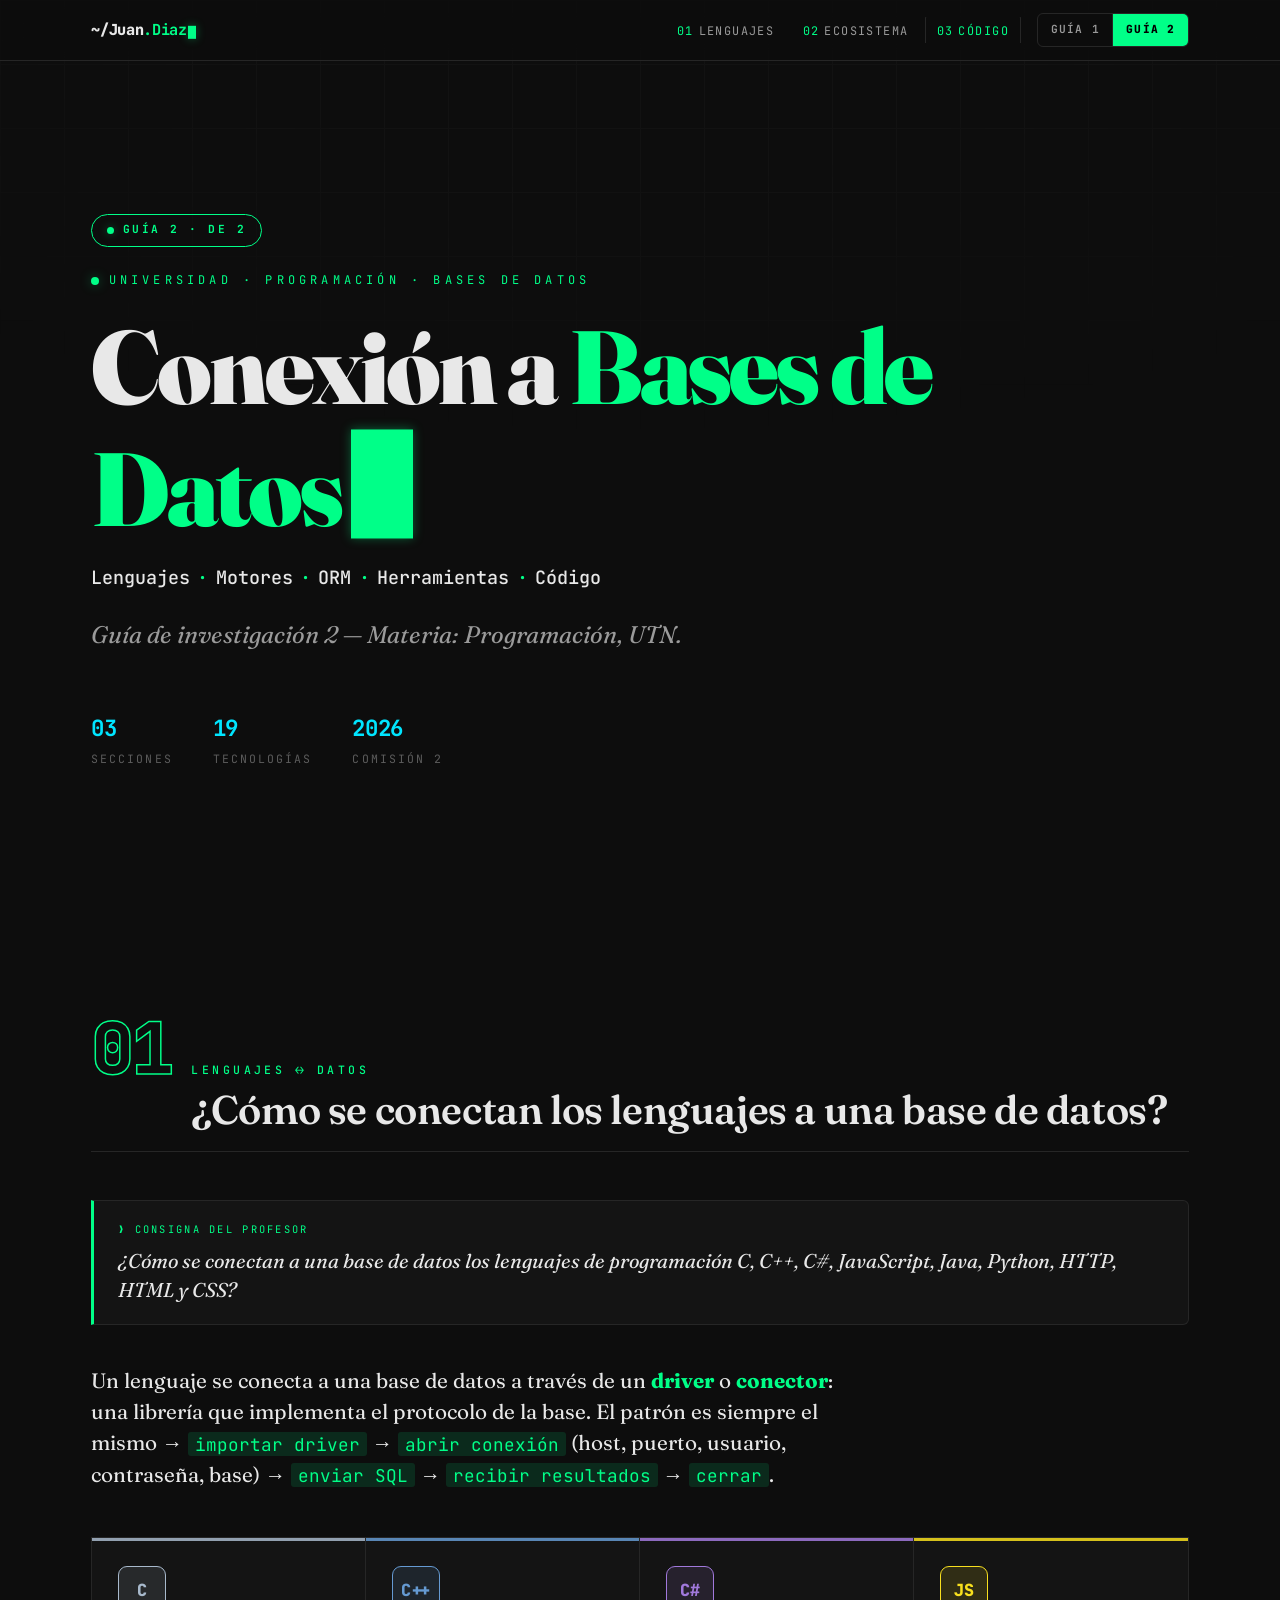
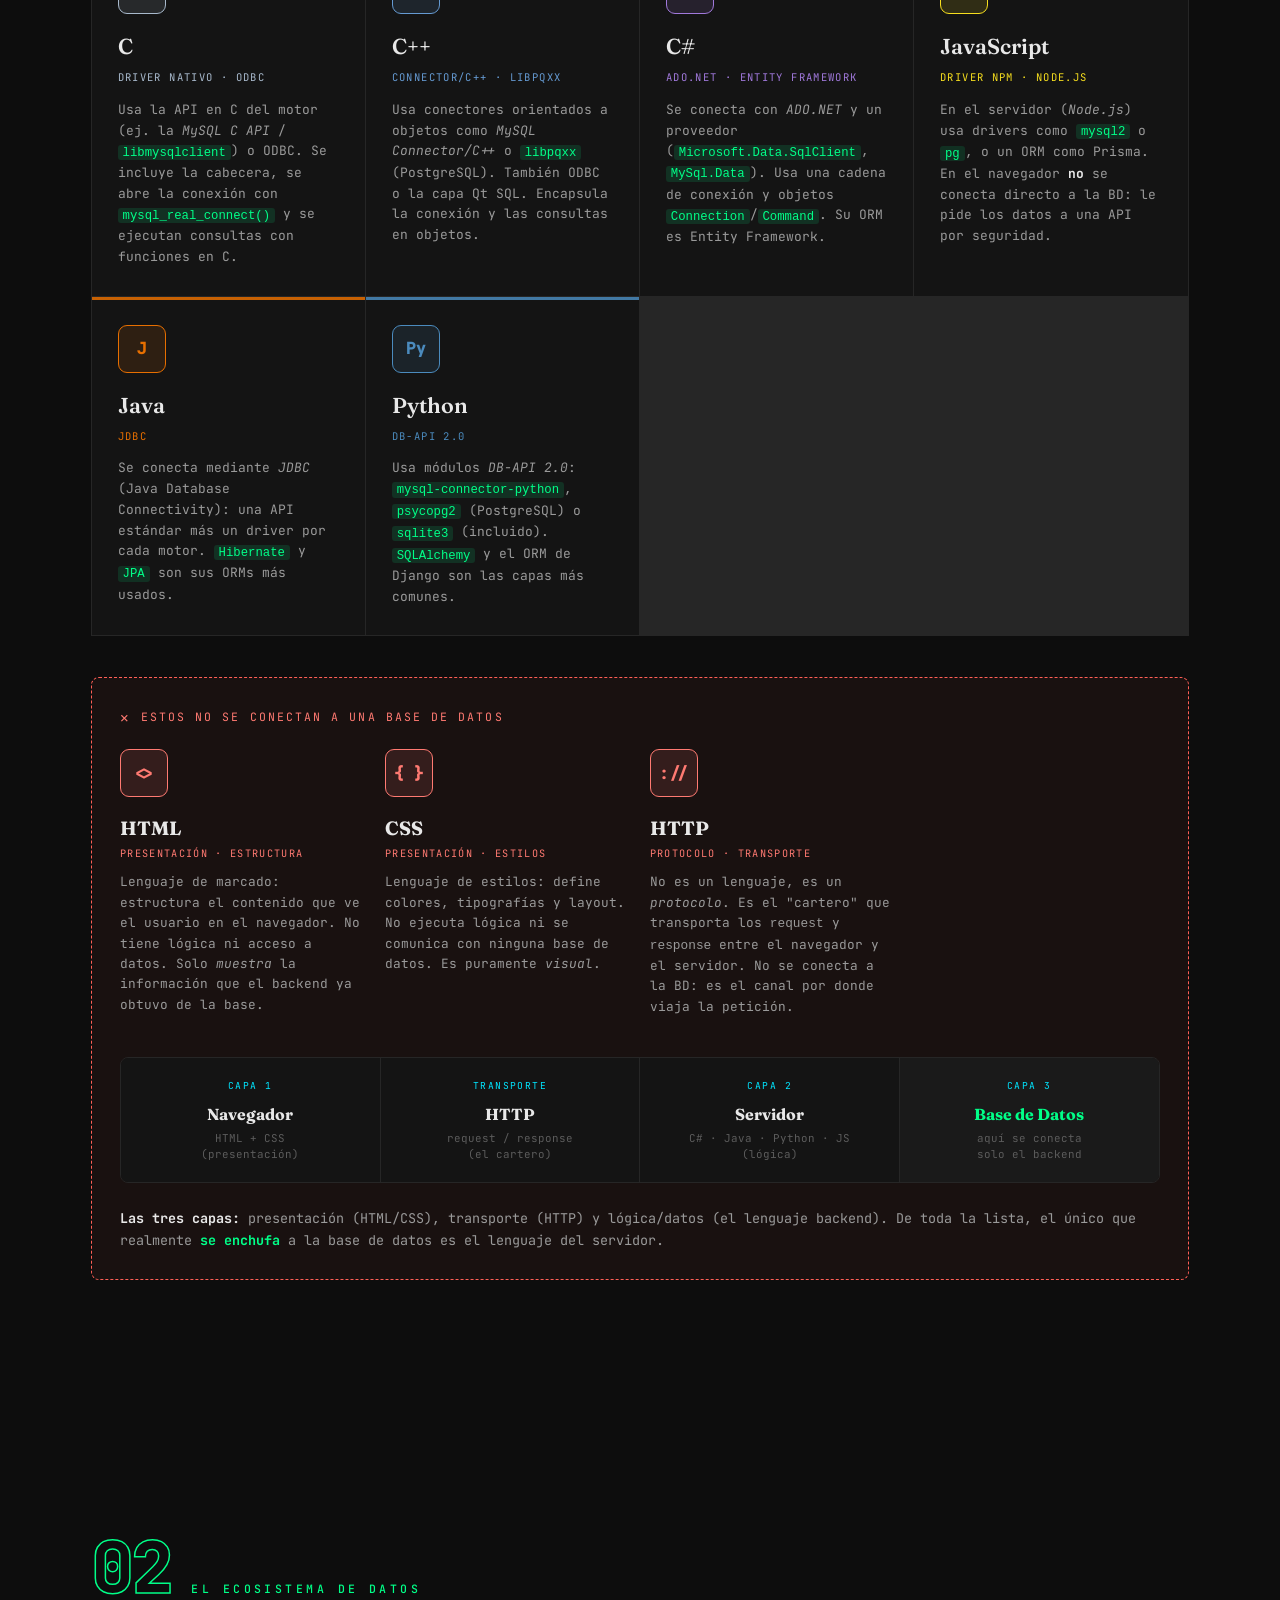
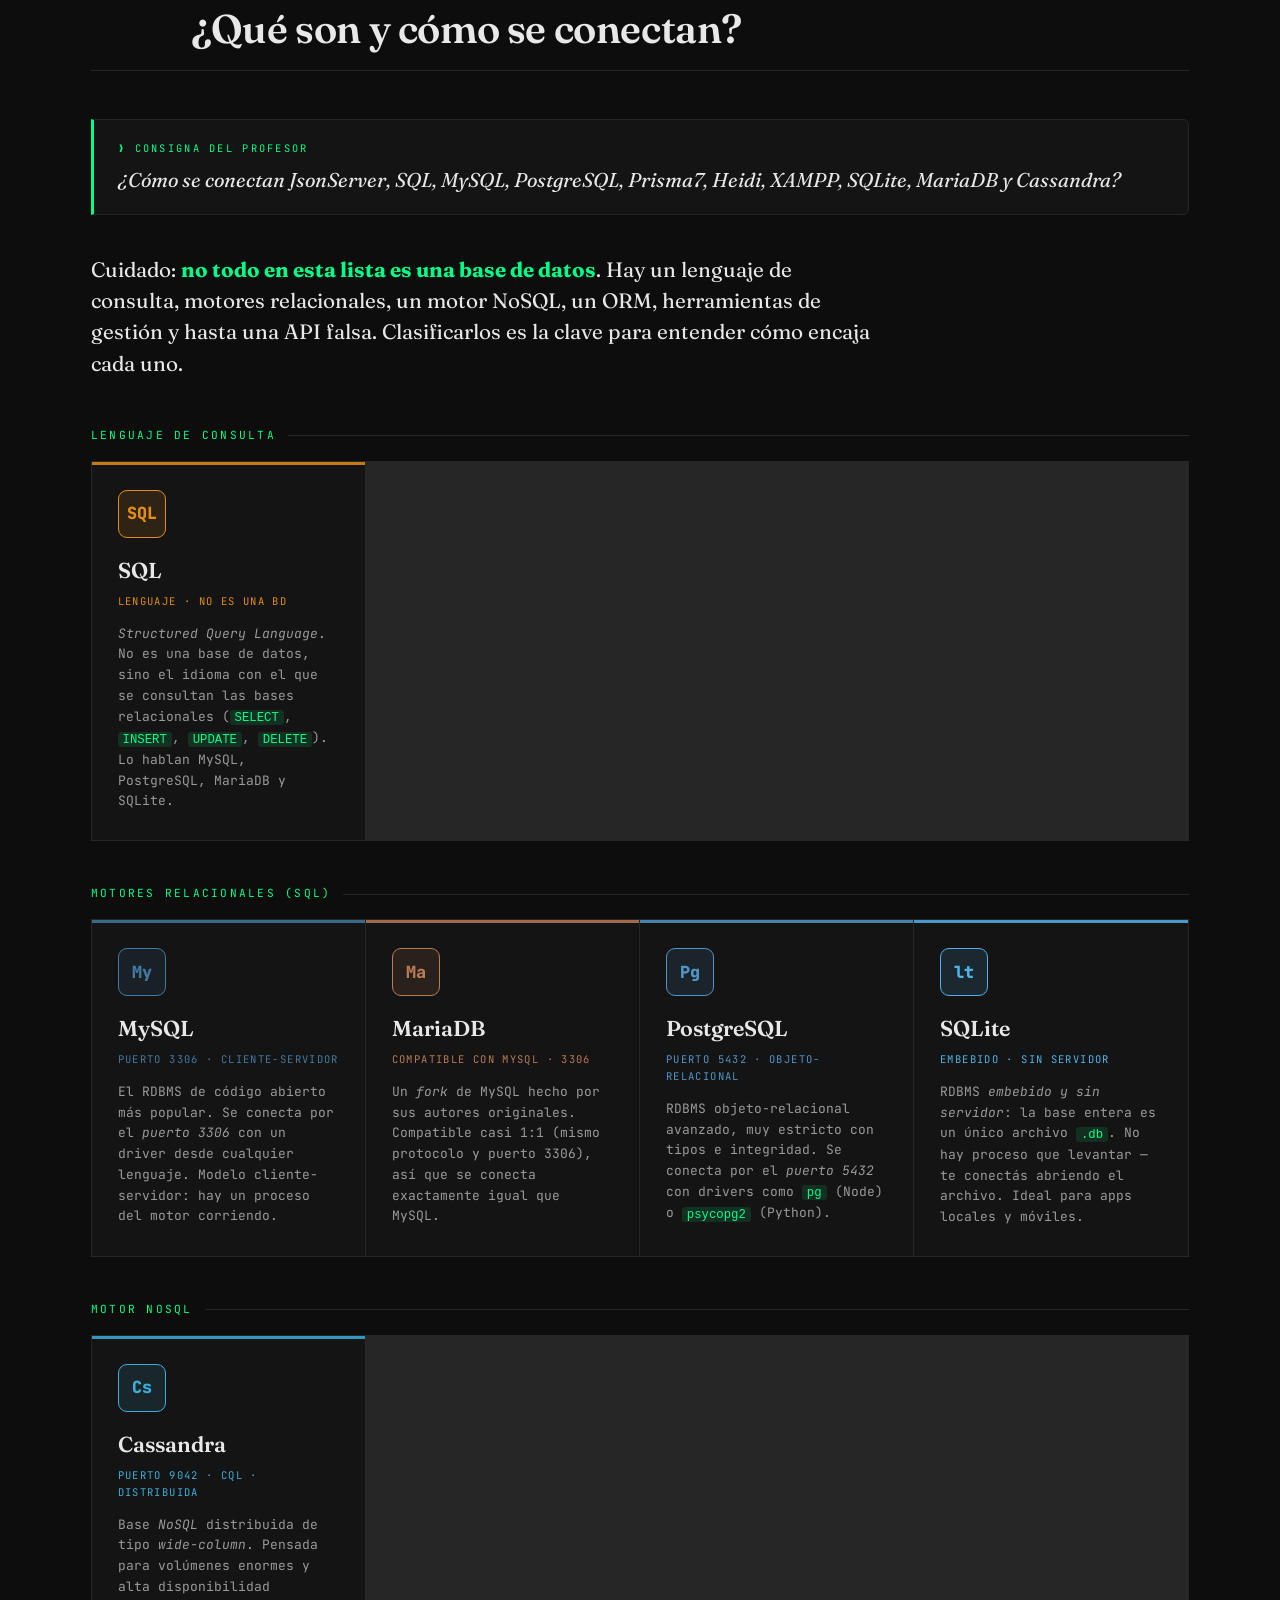
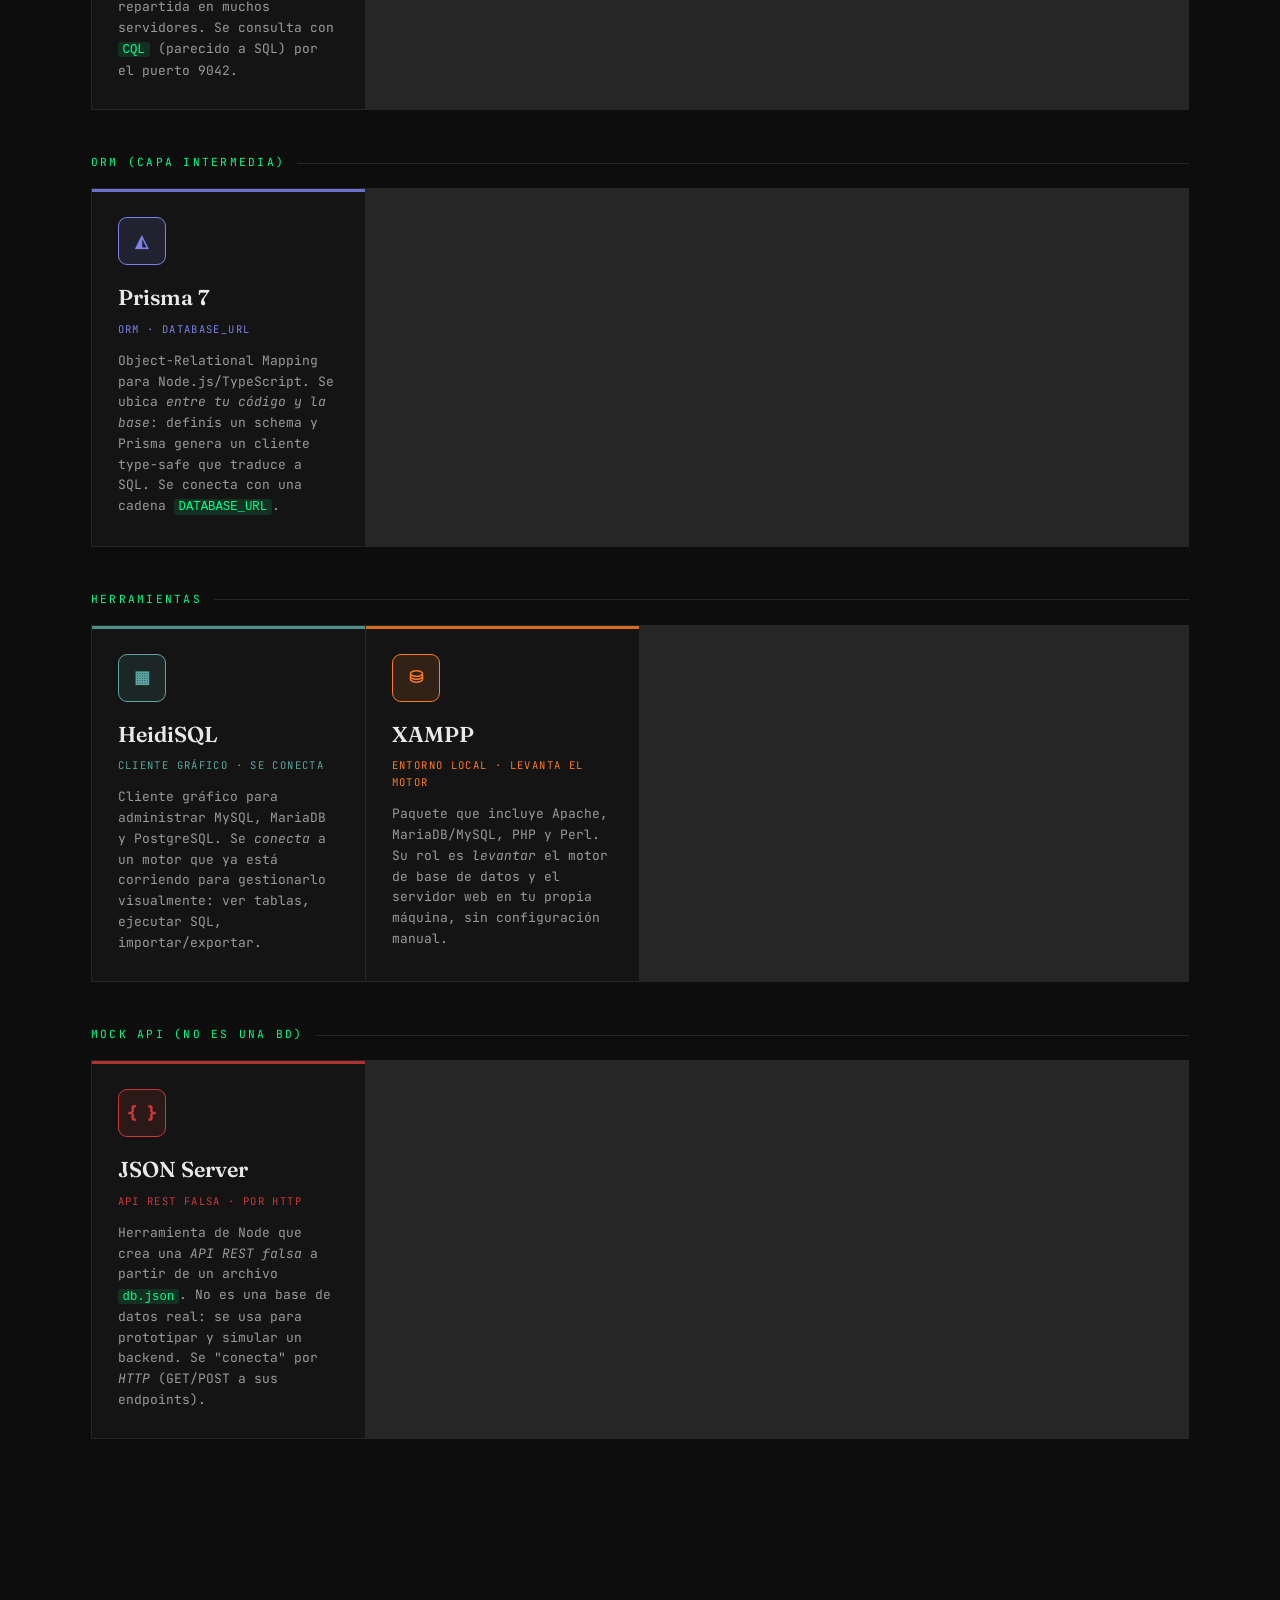
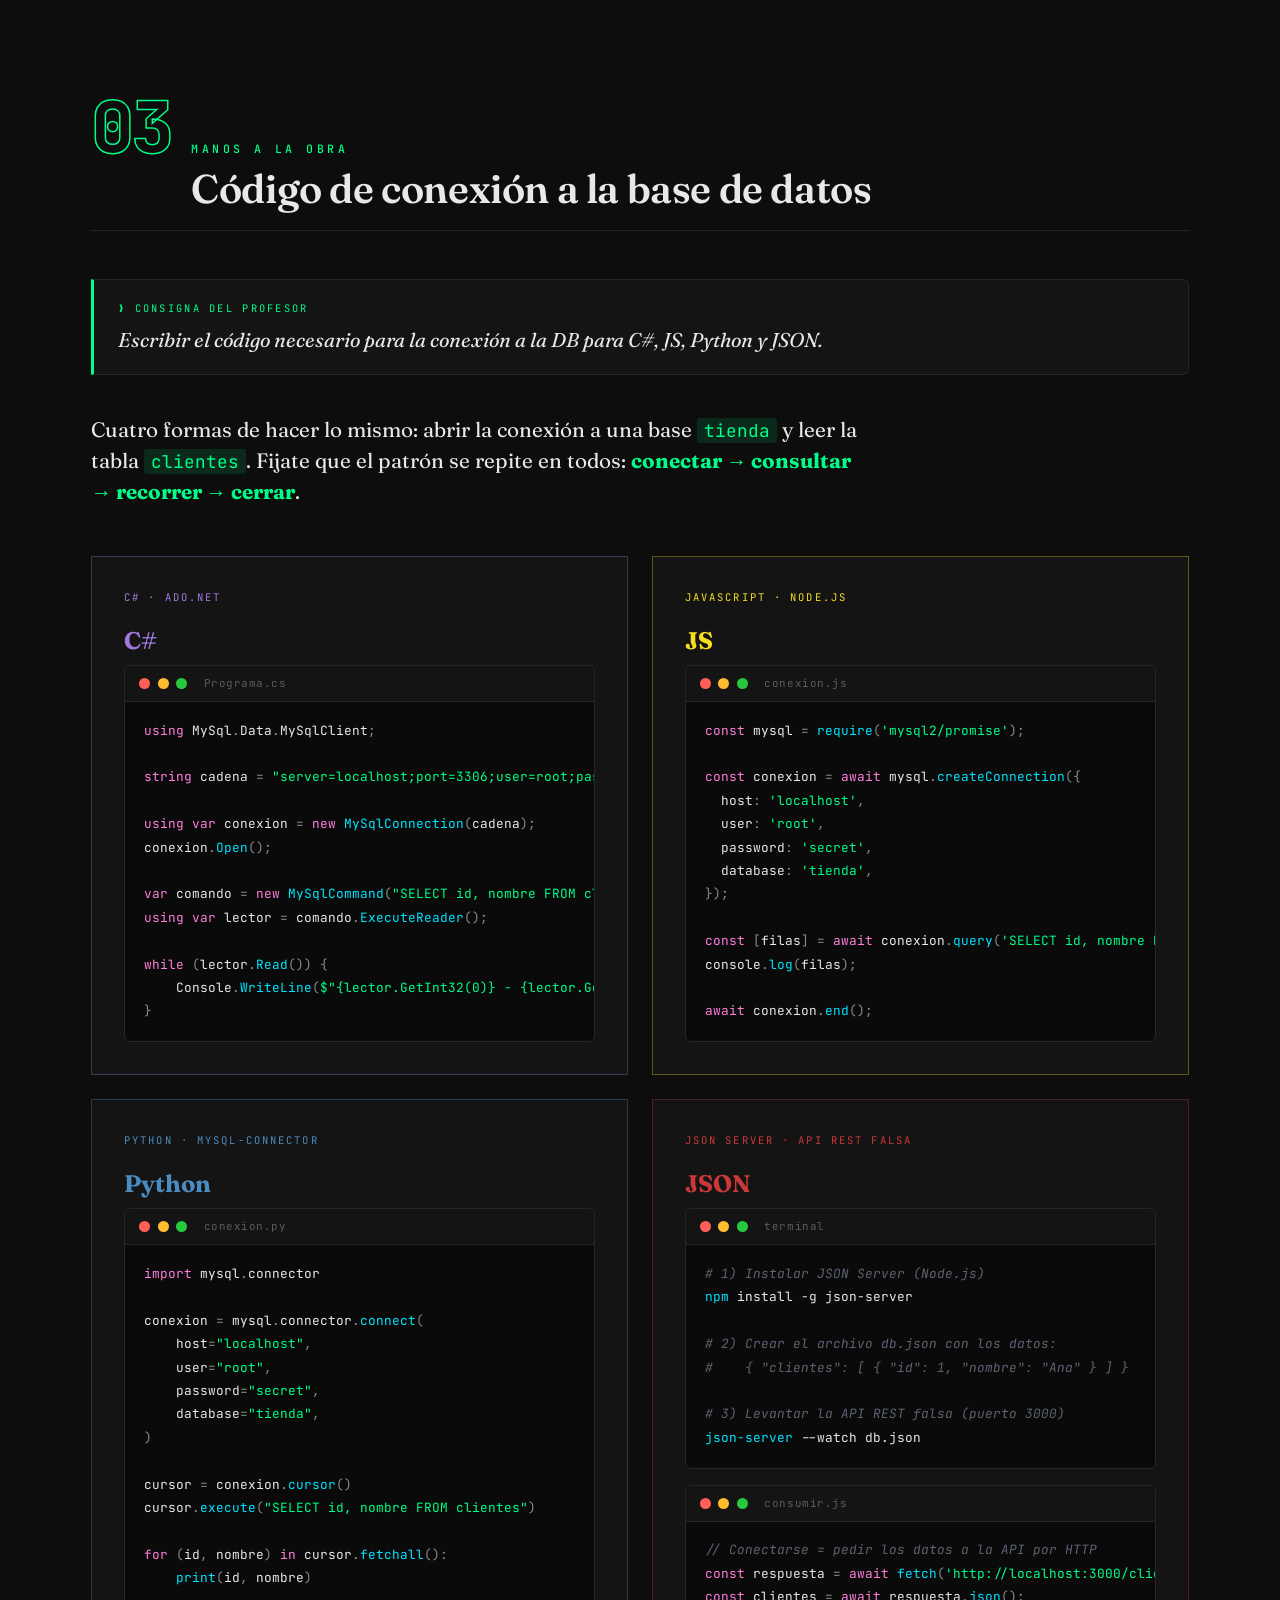
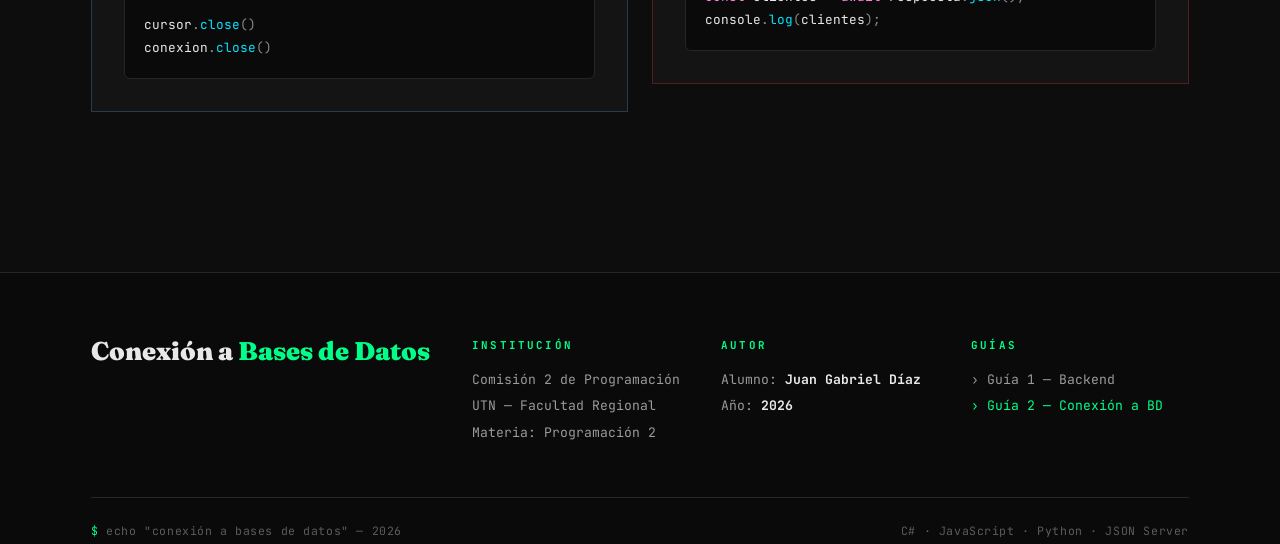
==== commit a642305e: "Ajustes de texto: marca Juan.Diaz, footers limpios y taglines" ====
--- a/guia-2.html
+++ b/guia-2.html
@@ -13,7 +13,7 @@
 <meta property="og:type" content="website">
 <meta property="og:title" content="Conexión a Bases de Datos — Guía 2">
 <meta property="og:description" content="Cómo se conectan los lenguajes a una base de datos, el ecosistema de motores y herramientas, y código real de conexión. Guía 2 — Programación, UTN.">
-<meta property="og:url" content="https://juandiaz26.github.io/backend-fundamentals/guia-2.html">
+<meta property="og:url" content="https://juandiaz26.github.io/guias-programacion-utn/guia-2.html">
 <meta property="og:site_name" content="Fundamentos del Desarrollo Backend">
 <meta property="og:locale" content="es_AR">
 
@@ -32,7 +32,7 @@
 <!-- NAV -->
 <nav>
   <div class="nav-inner">
-    <a class="brand" href="index.html">~/backend<b>.dev</b><span class="cursor" style="height:0.9em;width:0.5em;vertical-align:middle;"></span></a>
+    <a class="brand" href="index.html">~/Juan<b>.Diaz</b><span class="cursor" style="height:0.9em;width:0.5em;vertical-align:middle;"></span></a>
     <div class="nav-right">
       <ul class="nav-links">
         <li><a href="#lenguajes"><span class="n">01</span>Lenguajes</a></li>
@@ -55,7 +55,7 @@
   <p class="hero-sub reveal d2">
     Lenguajes<span class="sep">·</span>Motores<span class="sep">·</span>ORM<span class="sep">·</span>Herramientas<span class="sep">·</span>Código
   </p>
-  <p class="hero-tagline reveal d3">Cómo el código se enchufa a los datos — Materia Programación, UTN.</p>
+  <p class="hero-tagline reveal d3">Guía de investigación 2 — Materia: Programación, UTN.</p>
   <div class="hero-meta reveal d4">
     <span><b>03</b>secciones</span>
     <span><b>19</b>tecnologías</span>
@@ -178,9 +178,9 @@
         </div>
       </div>
       <p style="margin-top:1.5rem;font-size:0.84rem;color:var(--text-dim);line-height:1.65;">
-        <b style="color:var(--text);">¿Por qué el profe los incluyó?</b> Para que distingamos las <b style="color:var(--accent)">capas</b>:
-        presentación (HTML/CSS), transporte (HTTP) y lógica/datos (el lenguaje backend). De toda la lista, el único que
-        realmente <b style="color:var(--accent)">se enchufa</b> a la base de datos es el lenguaje del servidor.
+        <b style="color:var(--text);">Las tres capas:</b> presentación (HTML/CSS), transporte (HTTP) y lógica/datos
+        (el lenguaje backend). De toda la lista, el único que realmente <b style="color:var(--accent)">se enchufa</b>
+        a la base de datos es el lenguaje del servidor.
       </p>
     </div>
   </div>
@@ -427,8 +427,7 @@
   <div class="wrap">
     <div class="foot-grid">
       <div class="reveal">
-        <div class="foot-brand">Conexión a<br><span class="accent">Bases de Datos</span></div>
-        <p style="font-size:0.78rem;color:var(--text-faint);margin-top:1rem;font-style:italic;font-family:var(--serif);">Guía 2 — Cómo el código se enchufa a los datos.</p>
+        <div class="foot-brand">Conexión a <span class="accent">Bases de Datos</span></div>
       </div>
       <div class="foot-col reveal d1">
         <h4>Institución</h4>
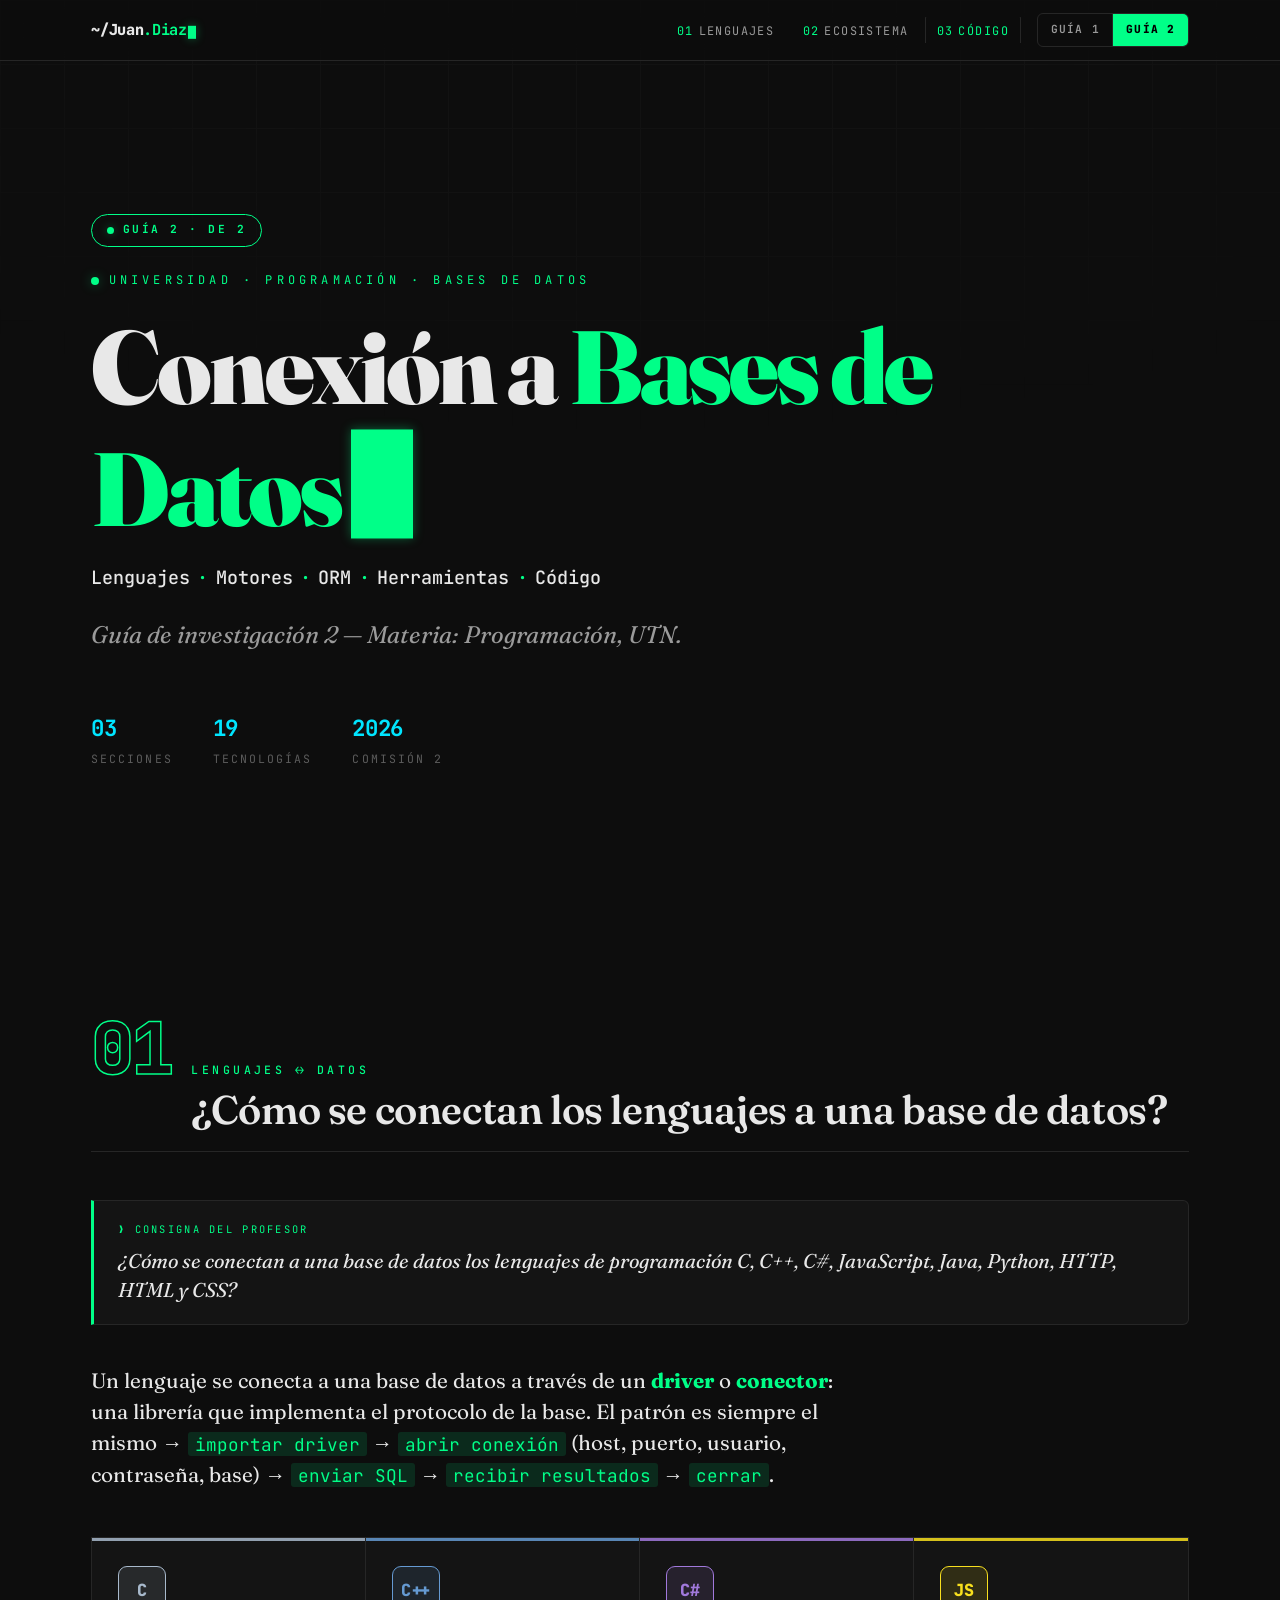
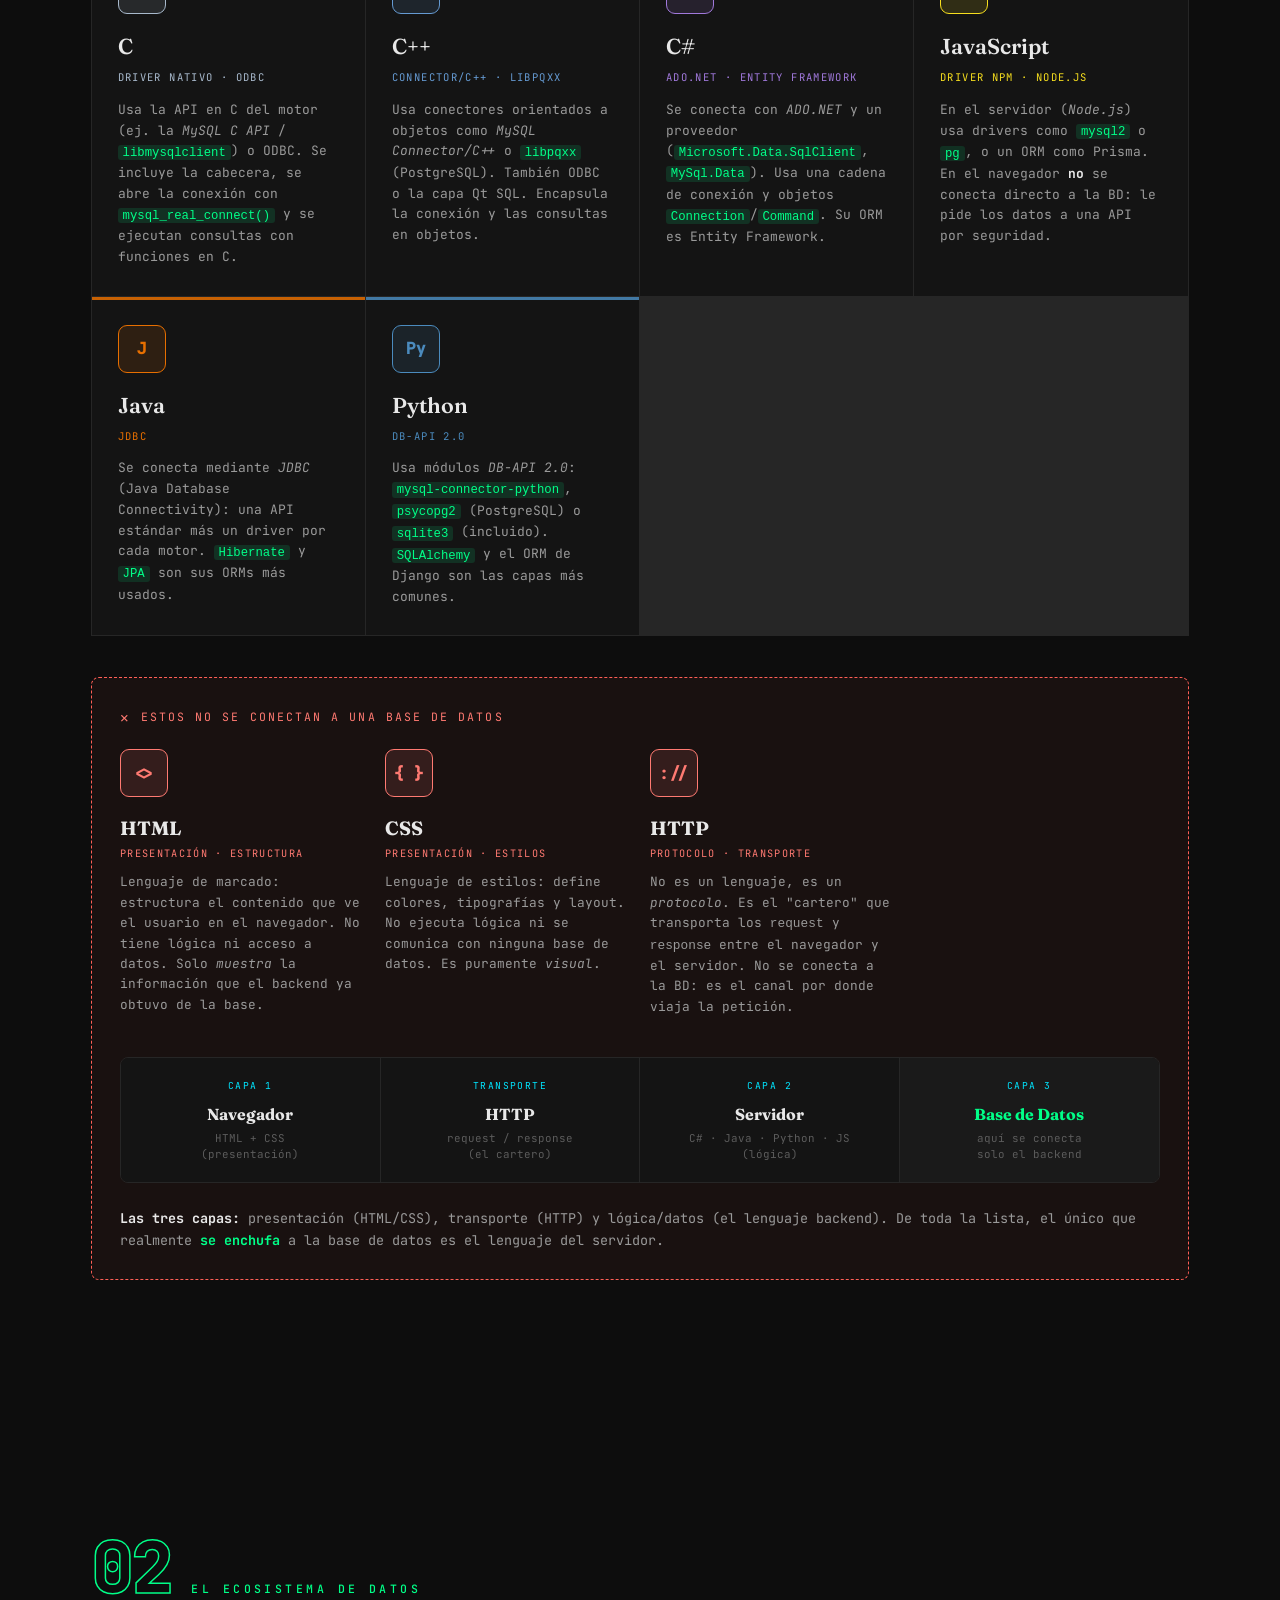
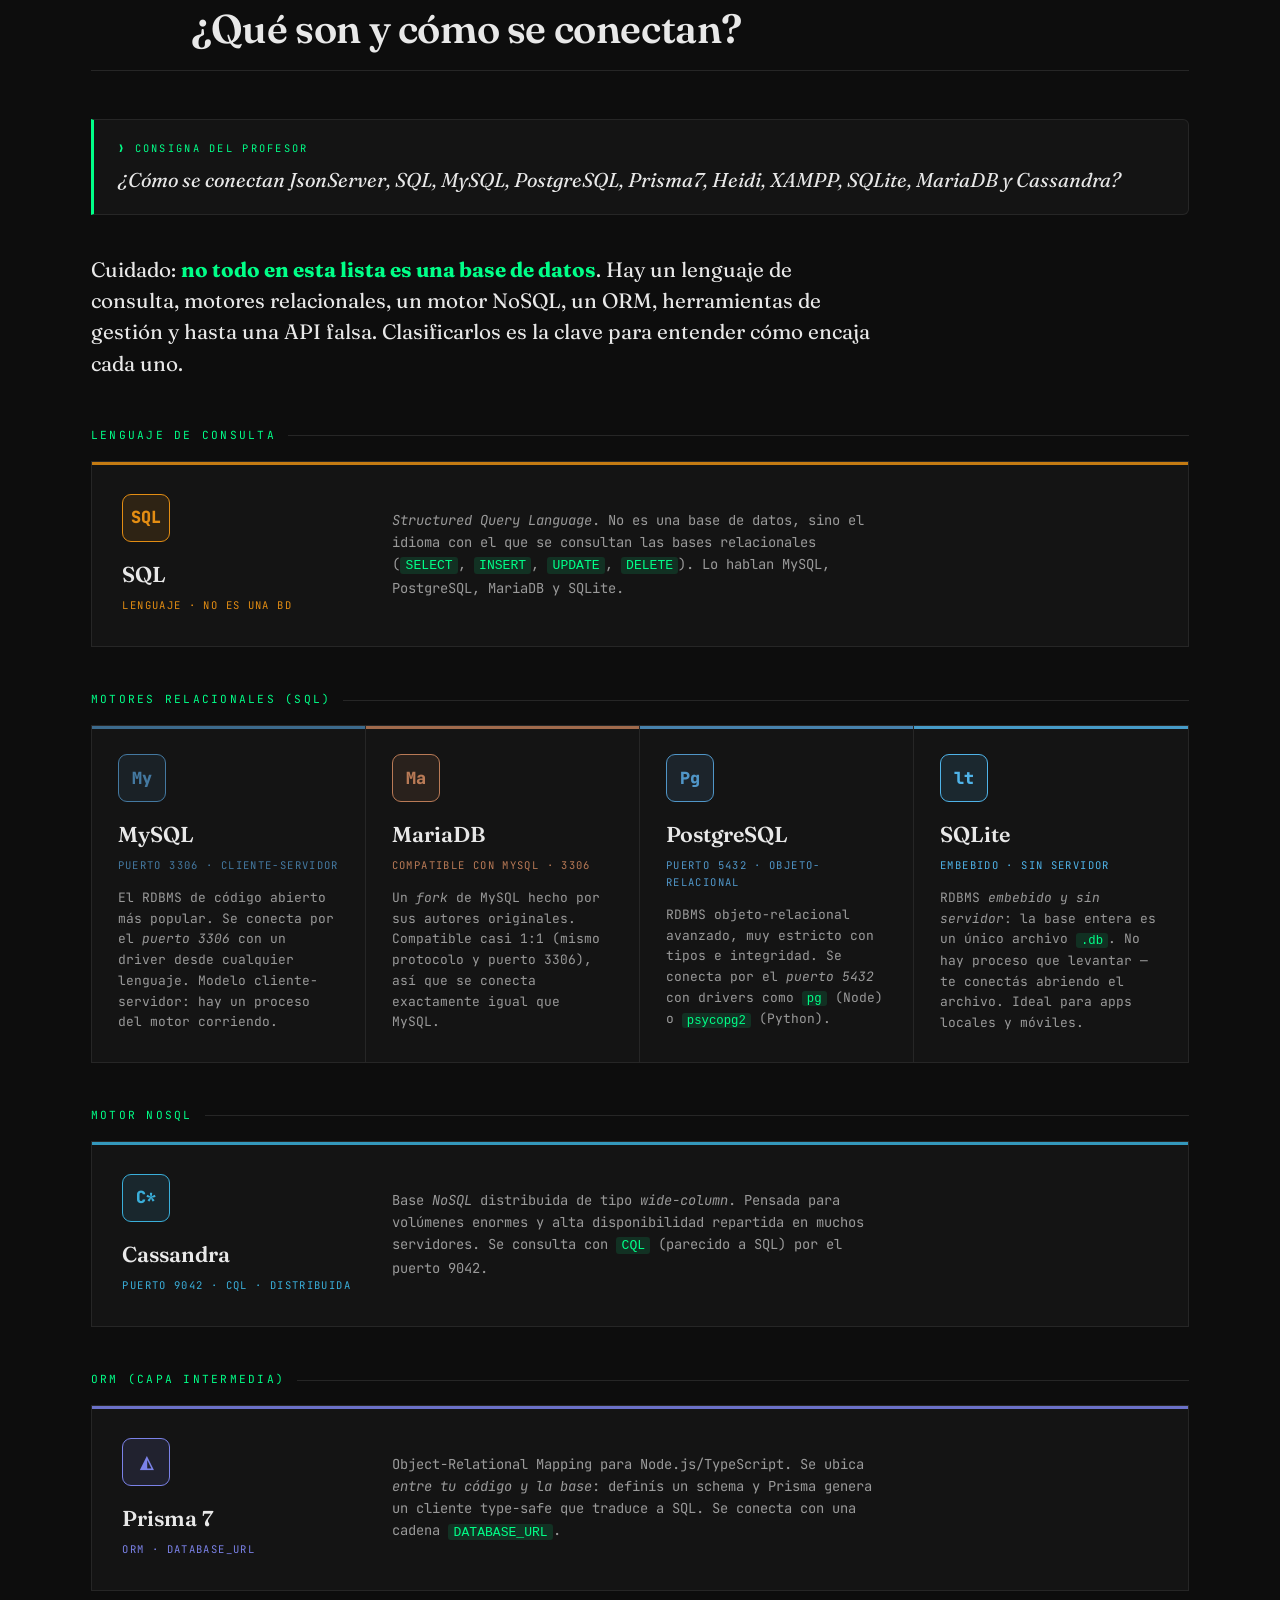
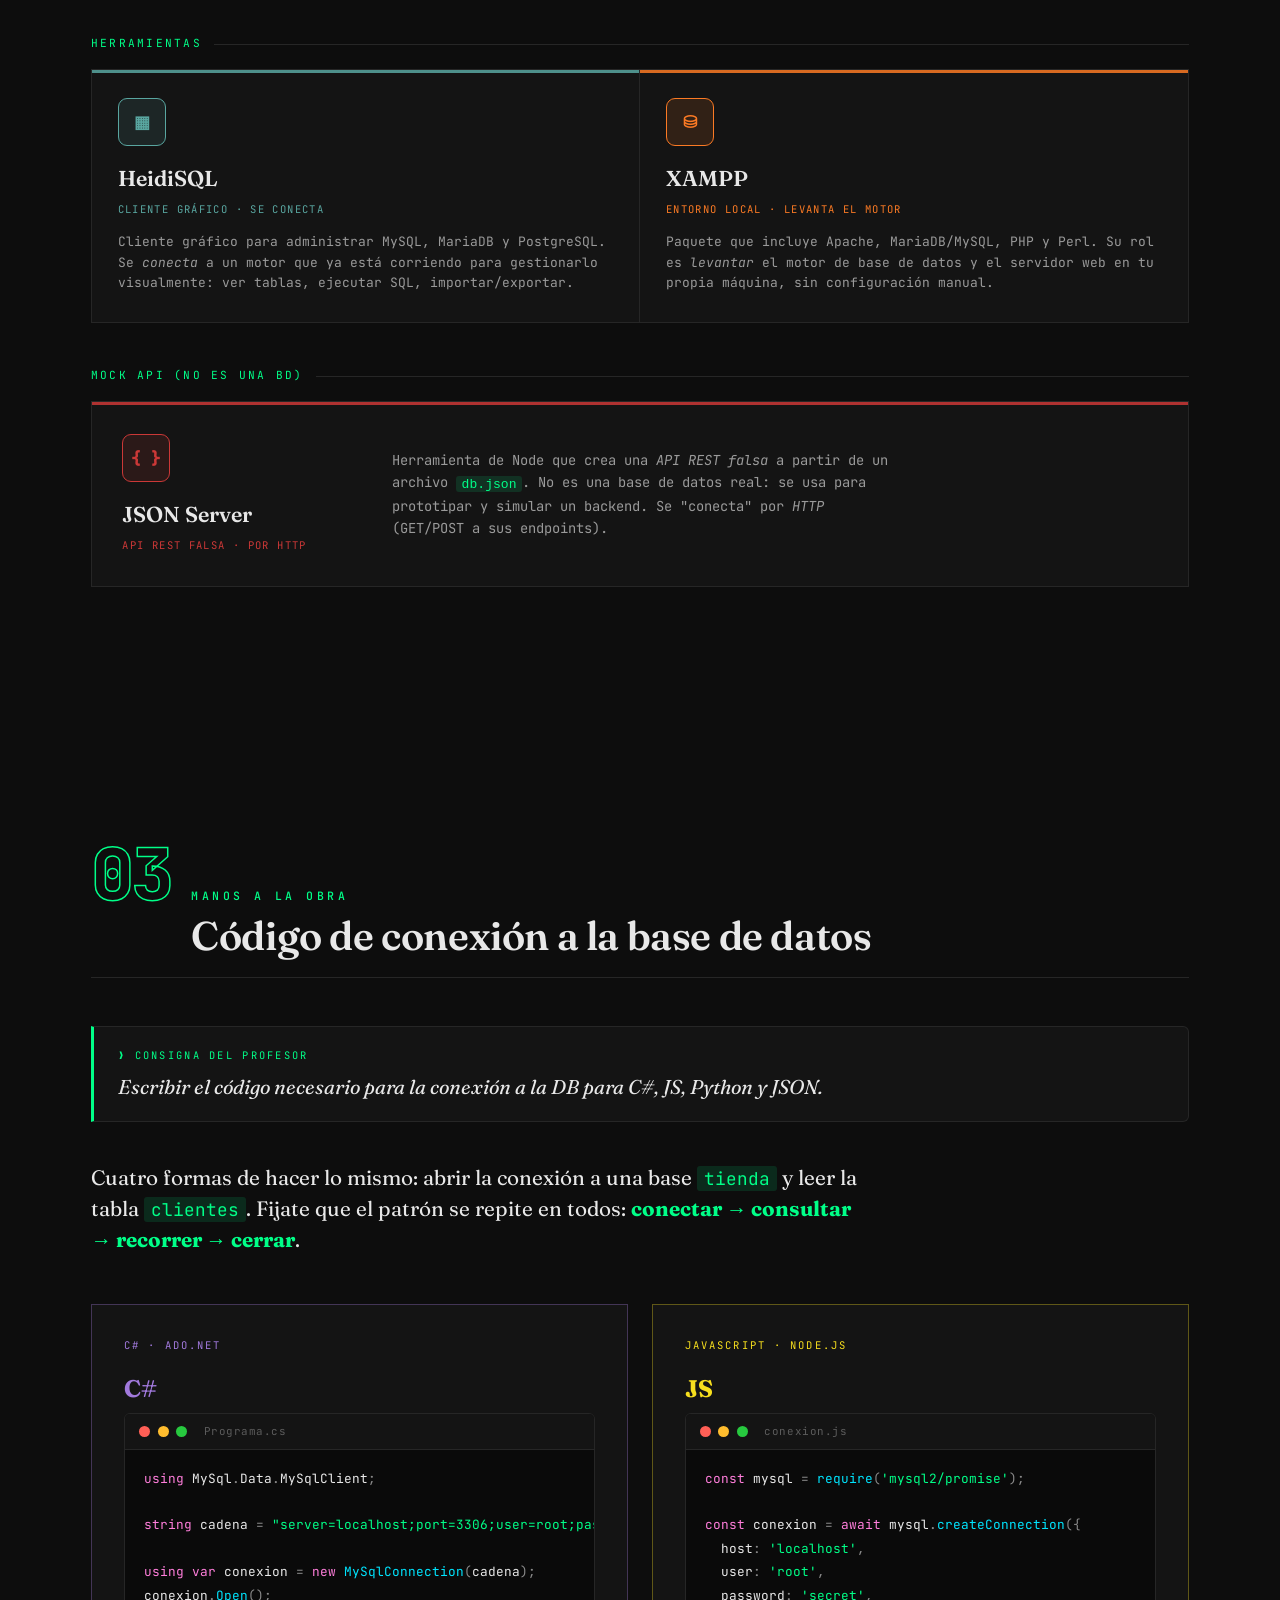
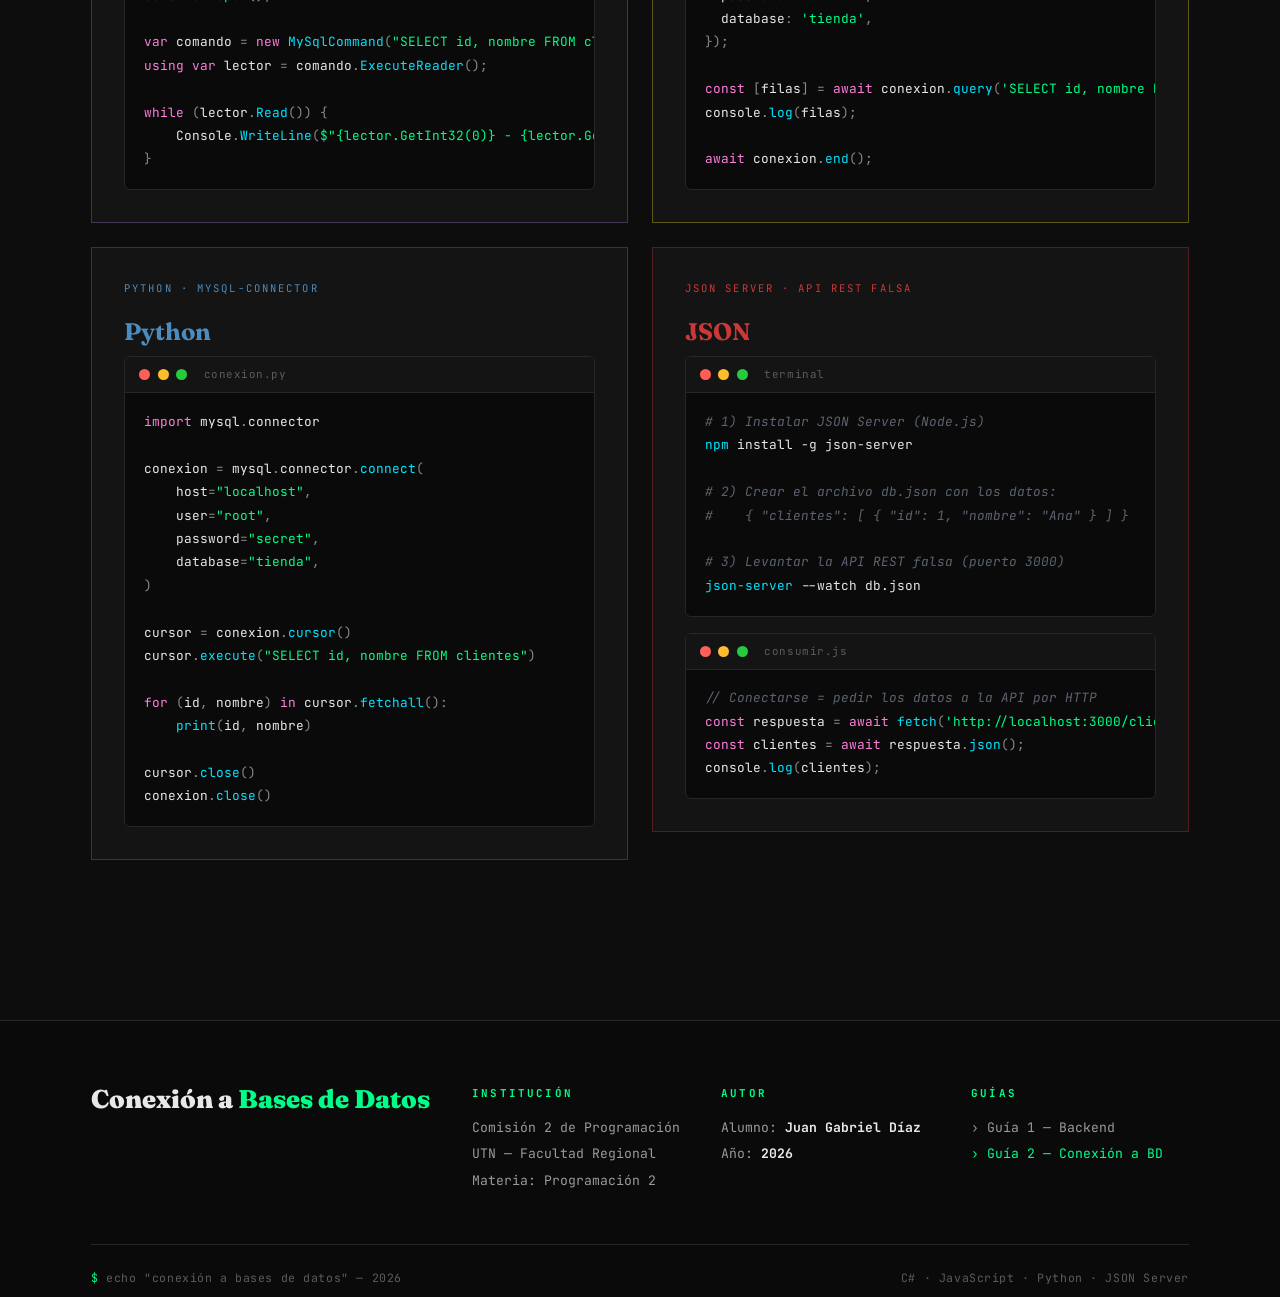
==== commit da9b356a: "Mejorar tarjetas de una sola columna y badge de Cassandra - Categorias con una sola tarjeta ocupan e" ====
--- a/guia-2.html
+++ b/guia-2.html
@@ -211,7 +211,7 @@
     <div class="reveal d2">
       <!-- Lenguaje -->
       <div class="tech-cat">Lenguaje de consulta</div>
-      <div class="lang-grid">
+      <div class="lang-grid solo">
         <article class="lang-card" style="--c:#E38D13">
           <span class="lang-badge">SQL</span>
           <h3>SQL</h3>
@@ -251,9 +251,9 @@
 
       <!-- NoSQL -->
       <div class="tech-cat">Motor NoSQL</div>
-      <div class="lang-grid">
+      <div class="lang-grid solo">
         <article class="lang-card" style="--c:#3AAFDA">
-          <span class="lang-badge">Cs</span>
+          <span class="lang-badge">C*</span>
           <h3>Cassandra</h3>
           <span class="conn">Puerto 9042 · CQL · distribuida</span>
           <p>Base <em>NoSQL</em> distribuida de tipo <em>wide-column</em>. Pensada para volúmenes enormes y alta disponibilidad repartida en muchos servidores. Se consulta con <code>CQL</code> (parecido a SQL) por el puerto 9042.</p>
@@ -262,7 +262,7 @@
 
       <!-- ORM -->
       <div class="tech-cat">ORM (capa intermedia)</div>
-      <div class="lang-grid">
+      <div class="lang-grid solo">
         <article class="lang-card" style="--c:#7B82E8">
           <span class="lang-badge">◭</span>
           <h3>Prisma 7</h3>
@@ -290,7 +290,7 @@
 
       <!-- Mock API -->
       <div class="tech-cat">Mock API (no es una BD)</div>
-      <div class="lang-grid">
+      <div class="lang-grid solo">
         <article class="lang-card" style="--c:#CB3837">
           <span class="lang-badge">{ }</span>
           <h3>JSON Server</h3>
--- a/css/styles.css
+++ b/css/styles.css
@@ -743,7 +743,7 @@
 /* ---------- Tarjetas de lenguajes / tecnologías (con color de marca) ---------- */
 .lang-grid {
   display: grid;
-  grid-template-columns: repeat(auto-fill, minmax(250px, 1fr));
+  grid-template-columns: repeat(auto-fit, minmax(250px, 1fr));
   gap: 1px;
   background: var(--border);
   border: 1px solid var(--border);
@@ -800,6 +800,25 @@
   border-radius: 3px;
   font-size: 0.95em;
 }
+
+/* Categoría con una sola tarjeta: ocupa todo el ancho en layout horizontal
+   (ícono + título a la izquierda, descripción a la derecha) para no dejar hueco */
+.lang-grid.solo { grid-template-columns: 1fr; }
+.lang-grid.solo .lang-card {
+  display: grid;
+  grid-template-columns: 230px 1fr;
+  grid-template-areas:
+    "badge desc"
+    "title desc"
+    "conn  desc";
+  grid-template-rows: auto auto 1fr;
+  column-gap: 2.5rem;
+  padding: 2rem 1.9rem;
+}
+.lang-grid.solo .lang-badge { grid-area: badge; }
+.lang-grid.solo h3 { grid-area: title; }
+.lang-grid.solo .conn { grid-area: conn; margin-bottom: 0; }
+.lang-grid.solo p { grid-area: desc; align-self: center; font-size: 0.86rem; max-width: 62ch; }
 
 /* ---------- Bloque "no se conectan" (HTML/CSS/HTTP) ---------- */
 .no-conn {
@@ -934,6 +953,15 @@
   .layers { flex-direction: column; }
   .layer { border-right: none; border-bottom: 1px solid var(--border); }
   .layer:last-child { border-bottom: none; }
+  /* la tarjeta ancha vuelve a apilarse en celular */
+  .lang-grid.solo .lang-card {
+    grid-template-columns: 1fr;
+    grid-template-areas: "badge" "title" "conn" "desc";
+    grid-template-rows: auto;
+    row-gap: 0;
+  }
+  .lang-grid.solo .conn { margin-bottom: 0.85rem; }
+  .lang-grid.solo p { align-self: start; }
 }
 @media (max-width: 720px) {
   /* criterion becomes a full-width subheader, XAMPP/HeidiSQL stay side by side */
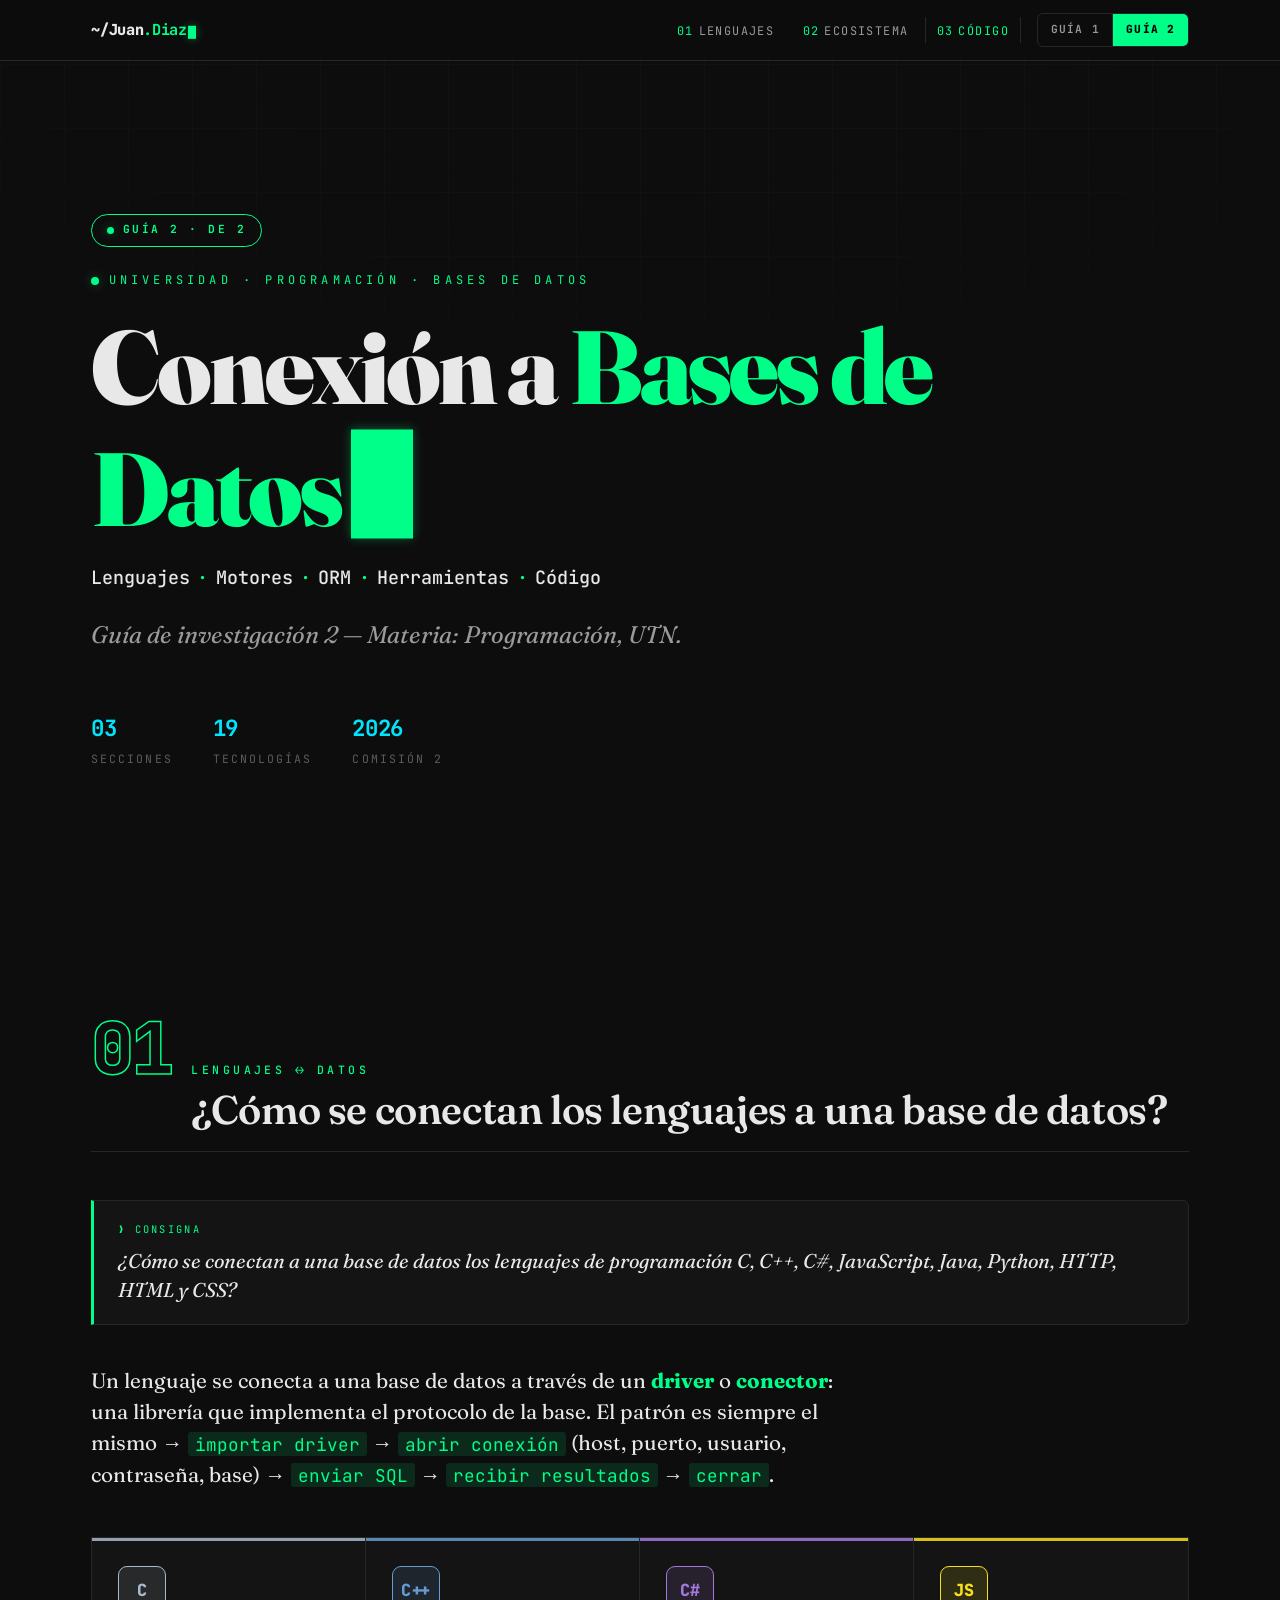
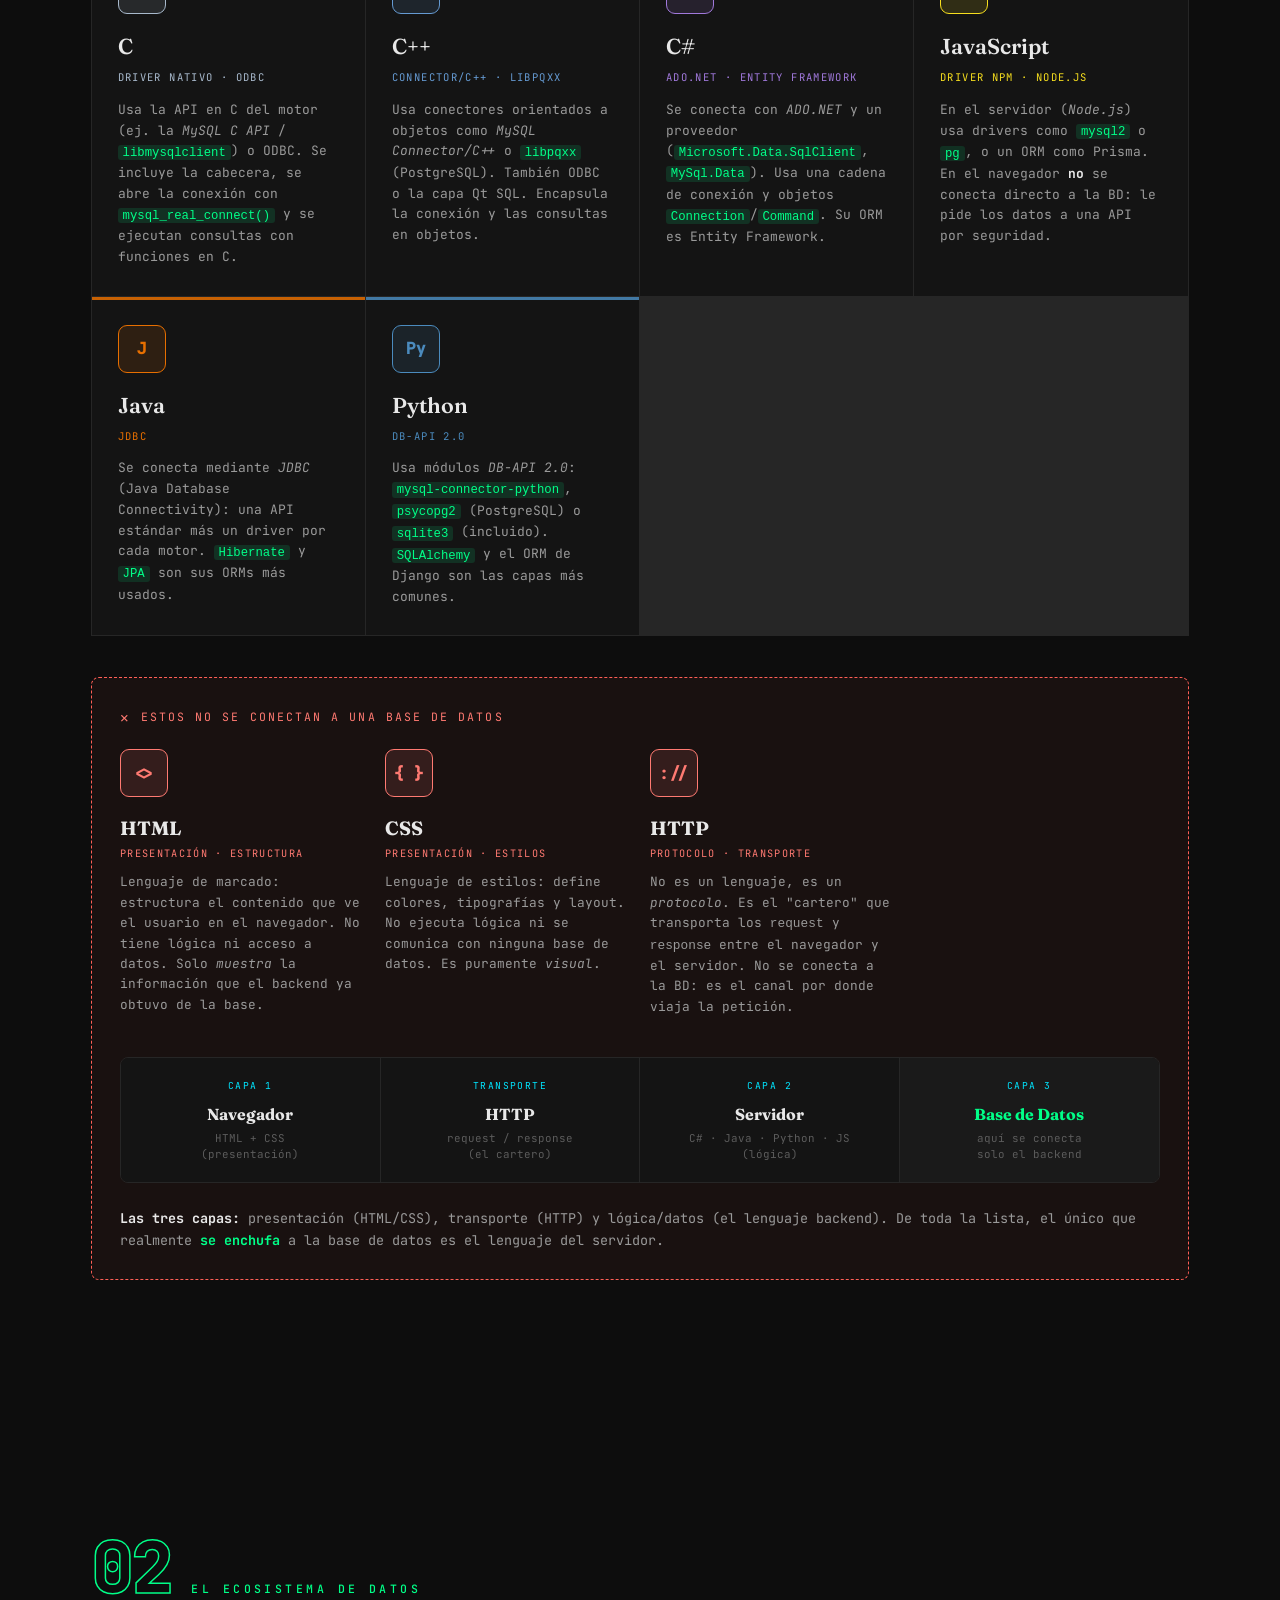
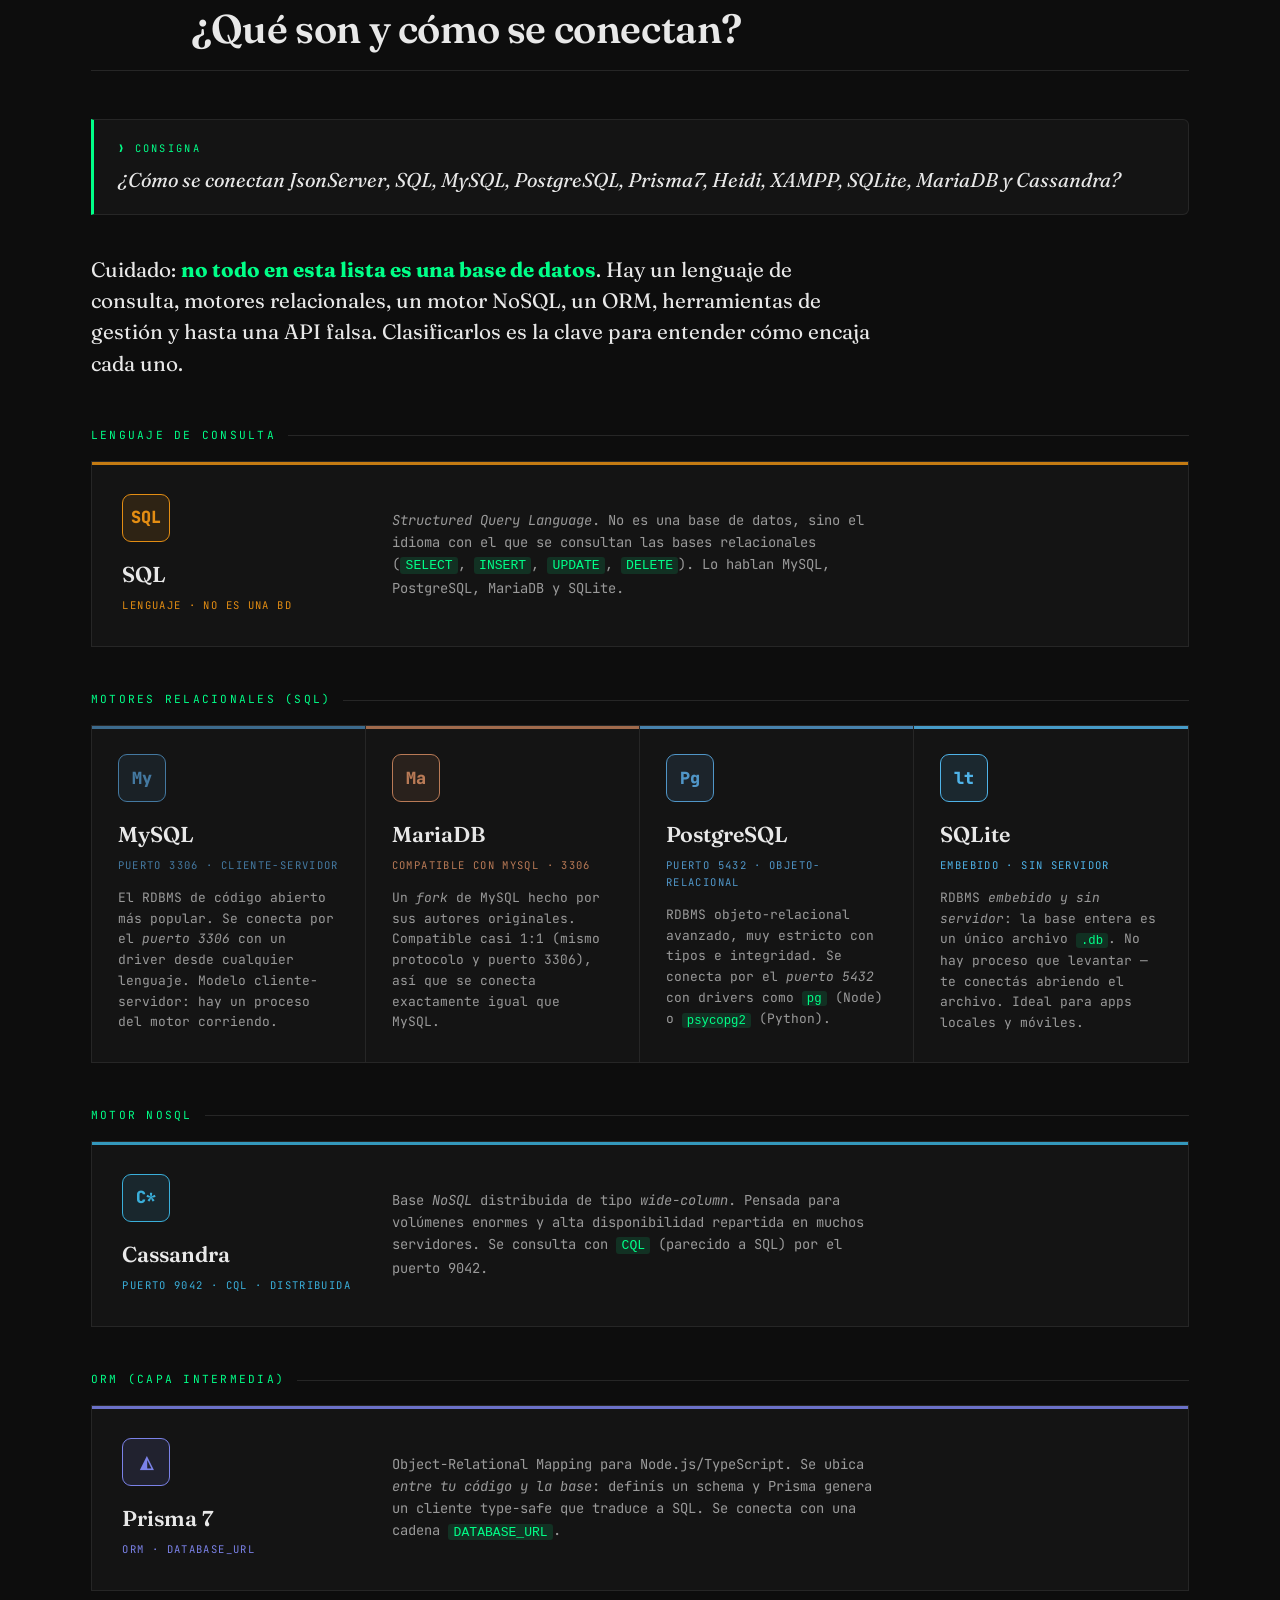
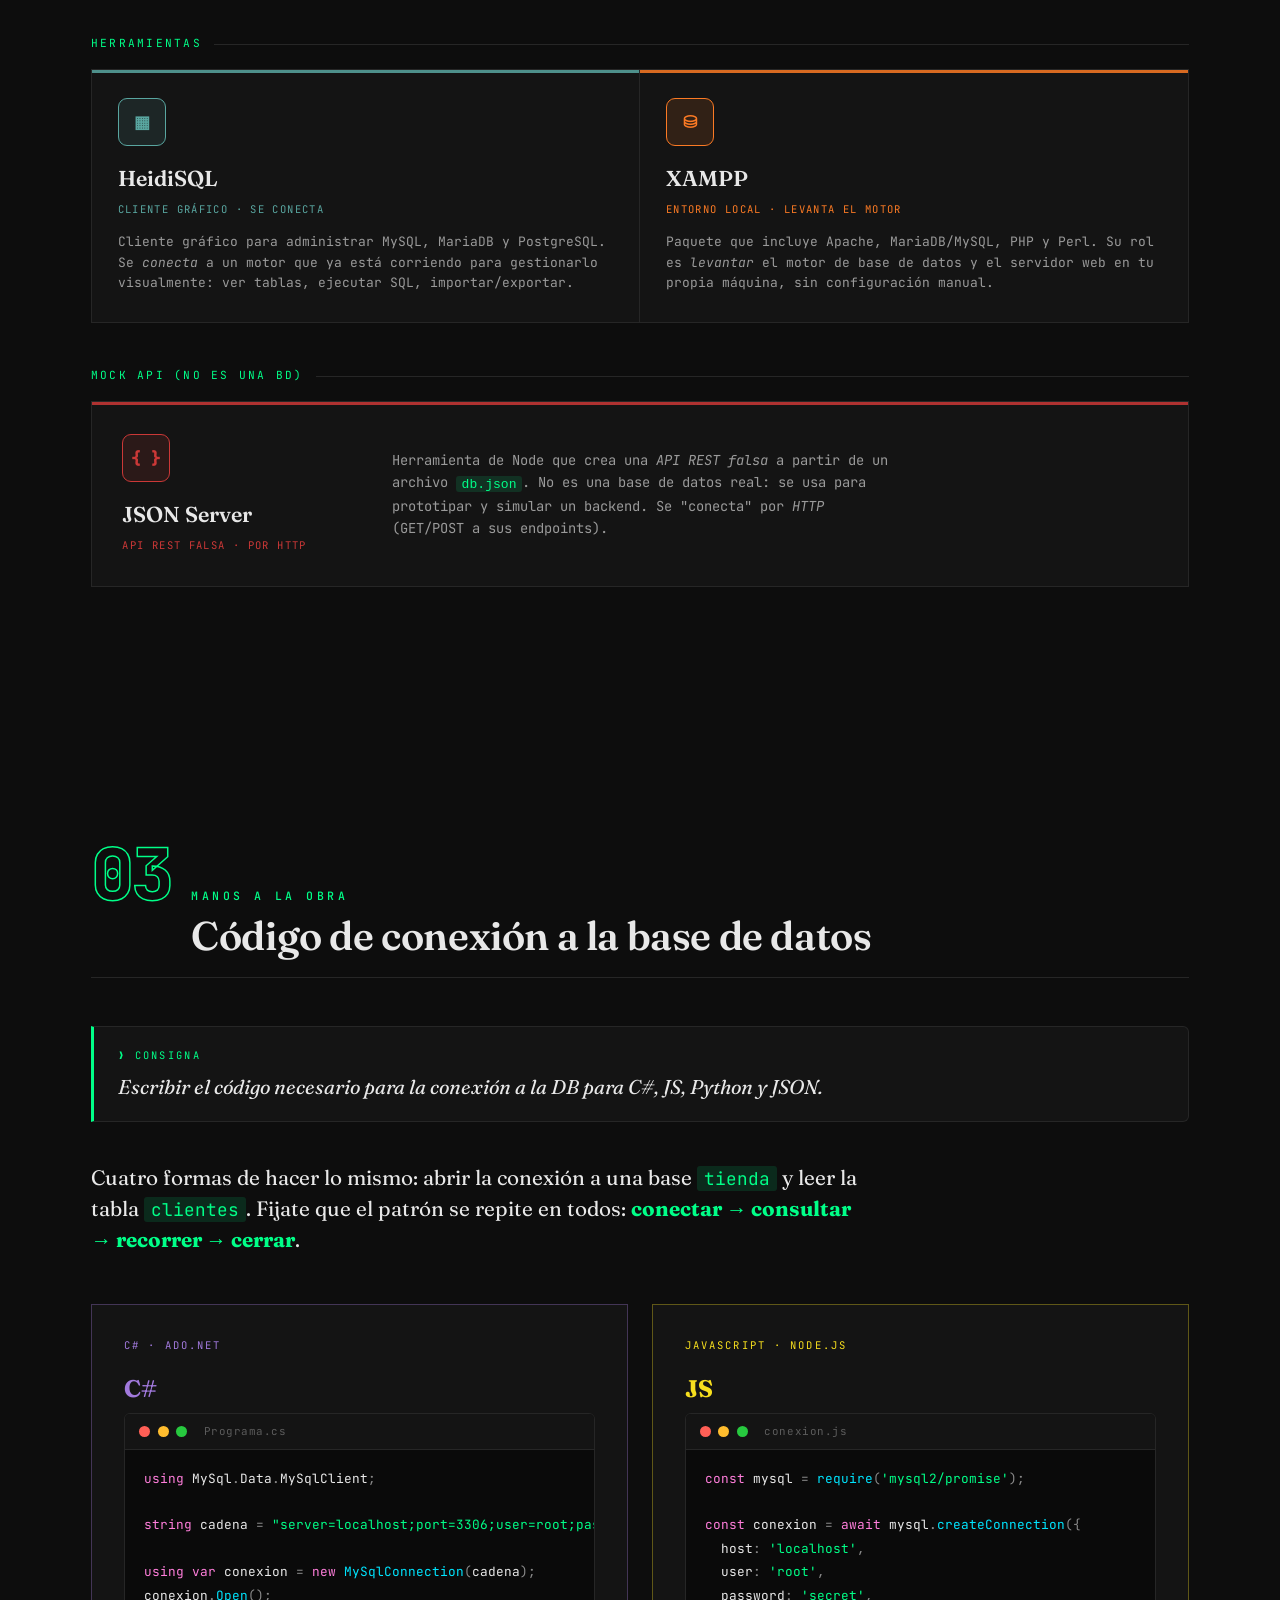
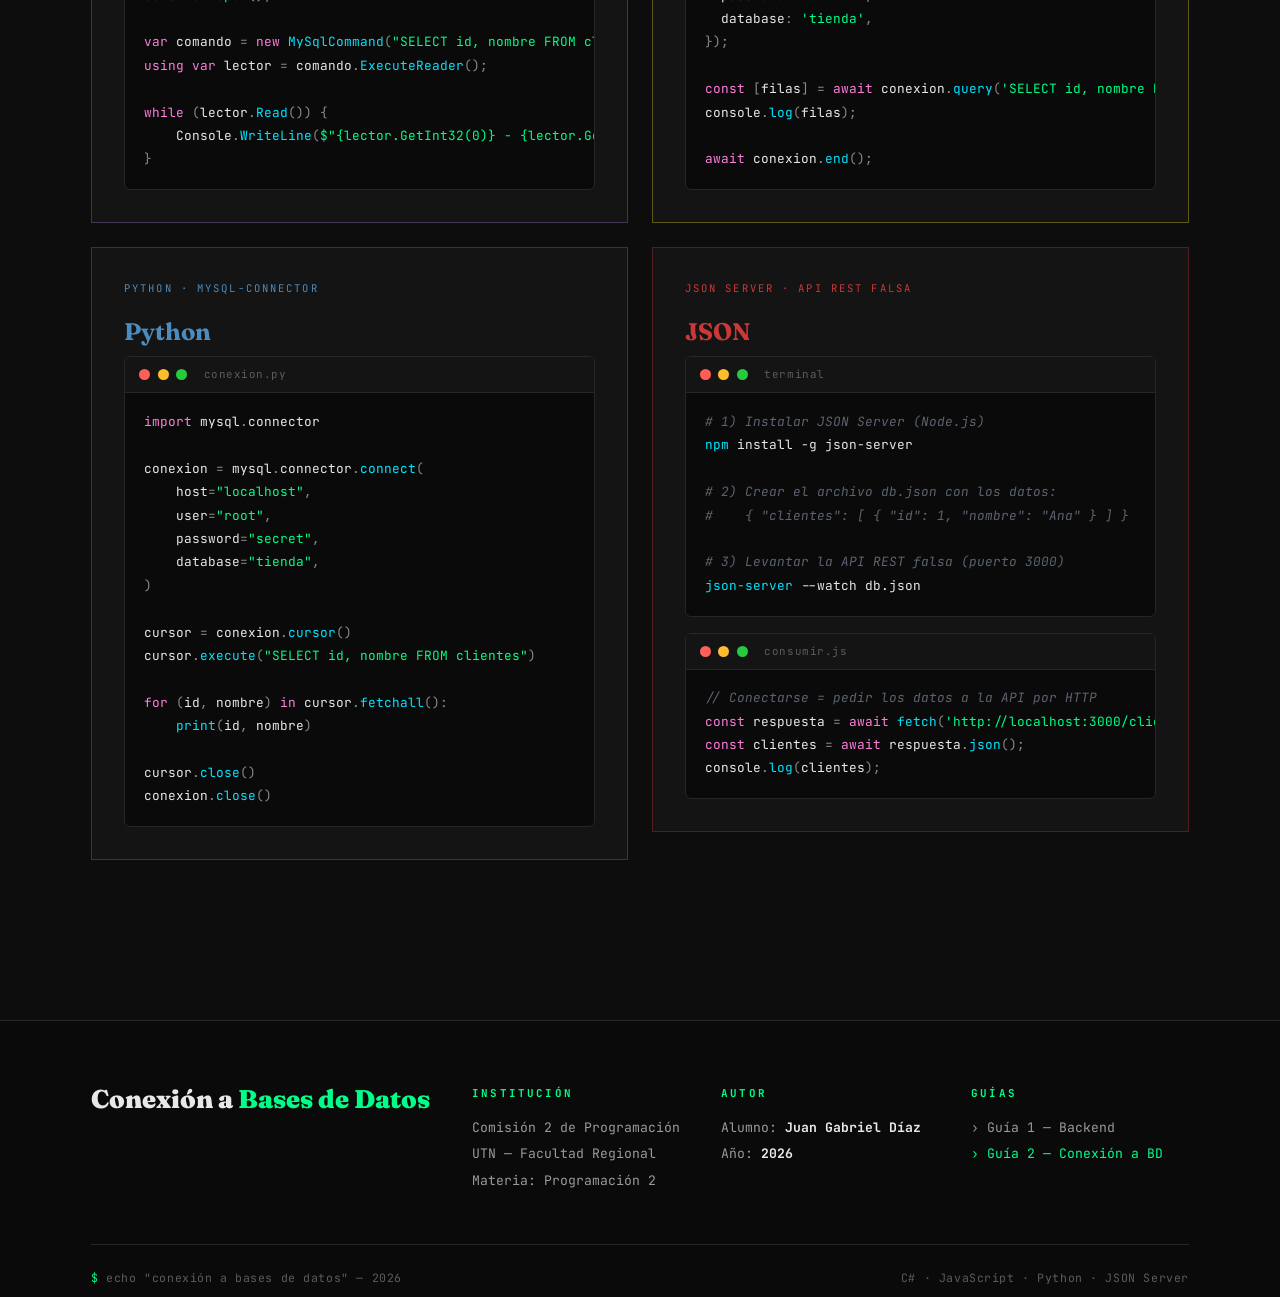
==== commit 0ba4dd9b: "Cambiar etiqueta a solo Consigna en la Guia 2" ====
--- a/guia-2.html
+++ b/guia-2.html
@@ -75,7 +75,7 @@
     </div>
 
     <div class="prof-q reveal">
-      <span class="q-label">❯ Consigna del profesor</span>
+      <span class="q-label">❯ Consigna</span>
       <p>¿Cómo se conectan a una base de datos los lenguajes de programación C, C++, C#, JavaScript, Java, Python, HTTP, HTML y CSS?</p>
     </div>
 
@@ -198,7 +198,7 @@
     </div>
 
     <div class="prof-q reveal">
-      <span class="q-label">❯ Consigna del profesor</span>
+      <span class="q-label">❯ Consigna</span>
       <p>¿Cómo se conectan JsonServer, SQL, MySQL, PostgreSQL, Prisma7, Heidi, XAMPP, SQLite, MariaDB y Cassandra?</p>
     </div>
 
@@ -314,7 +314,7 @@
     </div>
 
     <div class="prof-q reveal">
-      <span class="q-label">❯ Consigna del profesor</span>
+      <span class="q-label">❯ Consigna</span>
       <p>Escribir el código necesario para la conexión a la DB para C#, JS, Python y JSON.</p>
     </div>
 
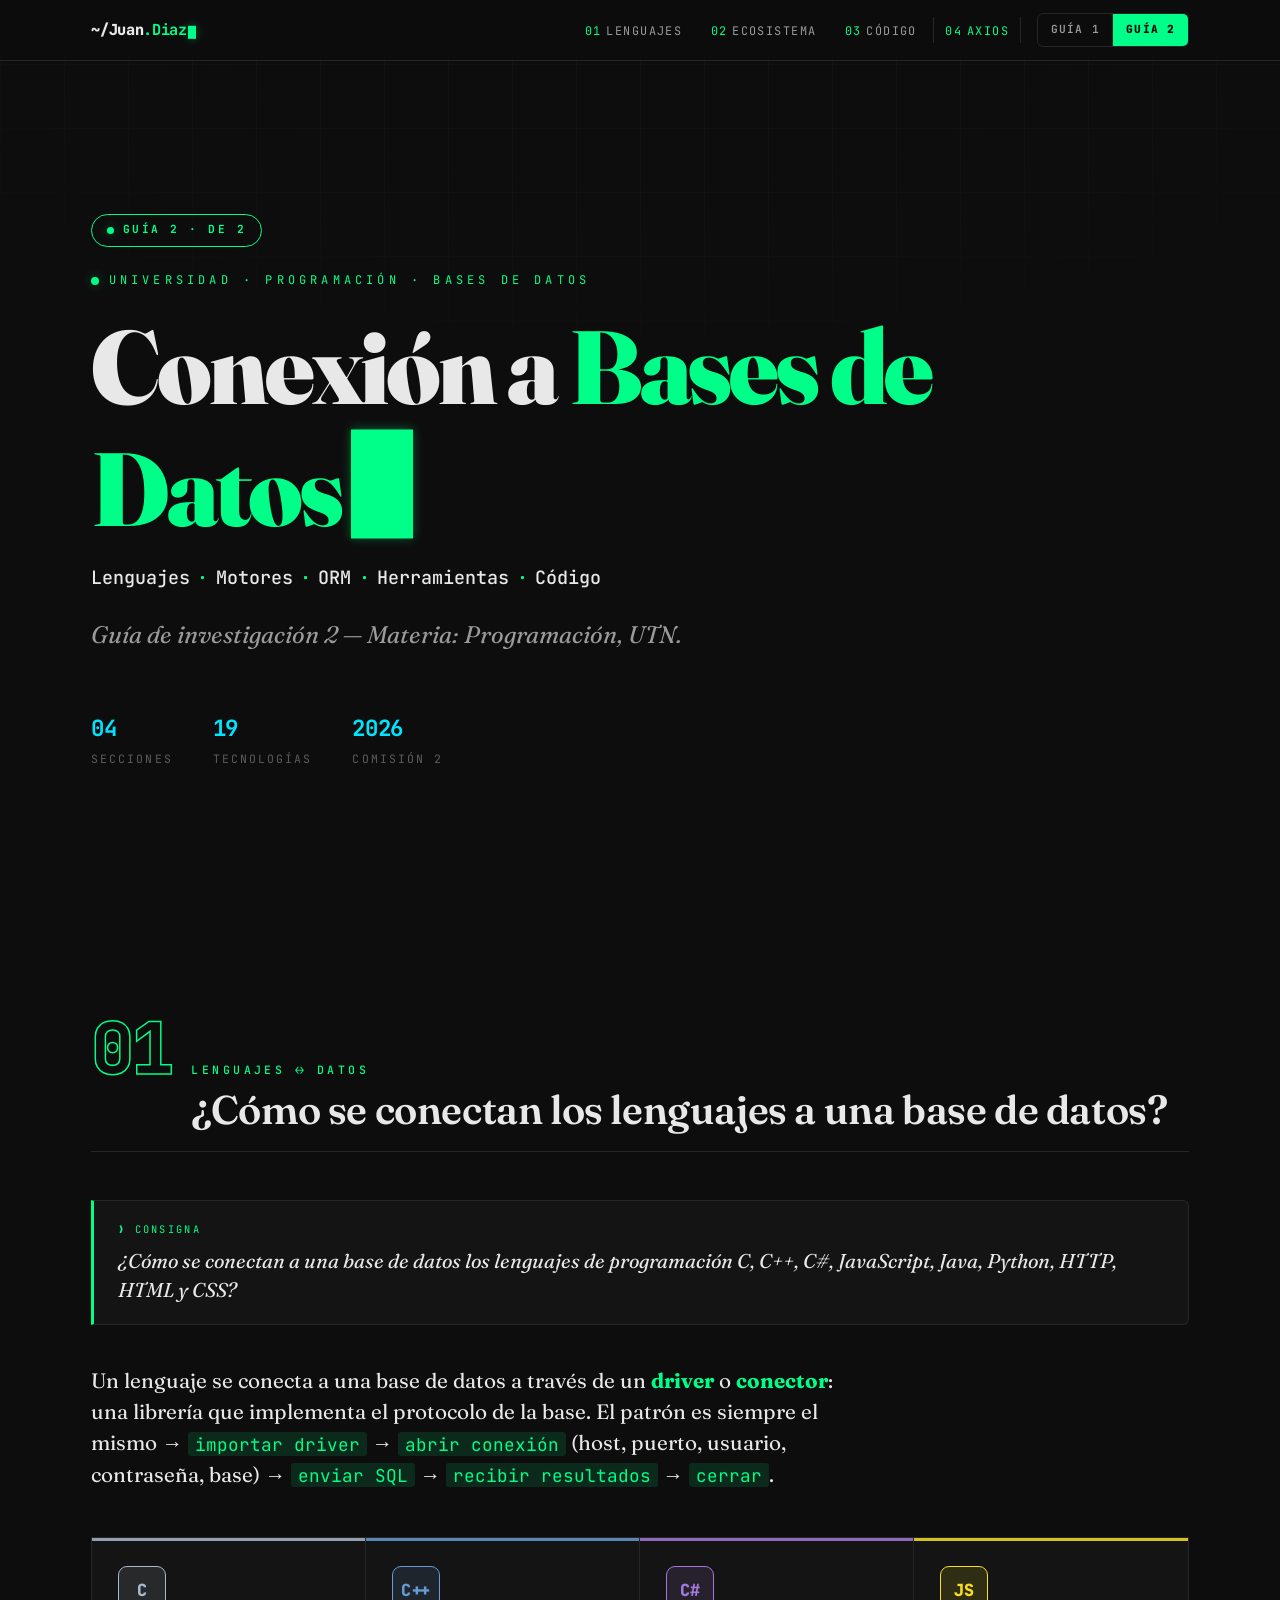
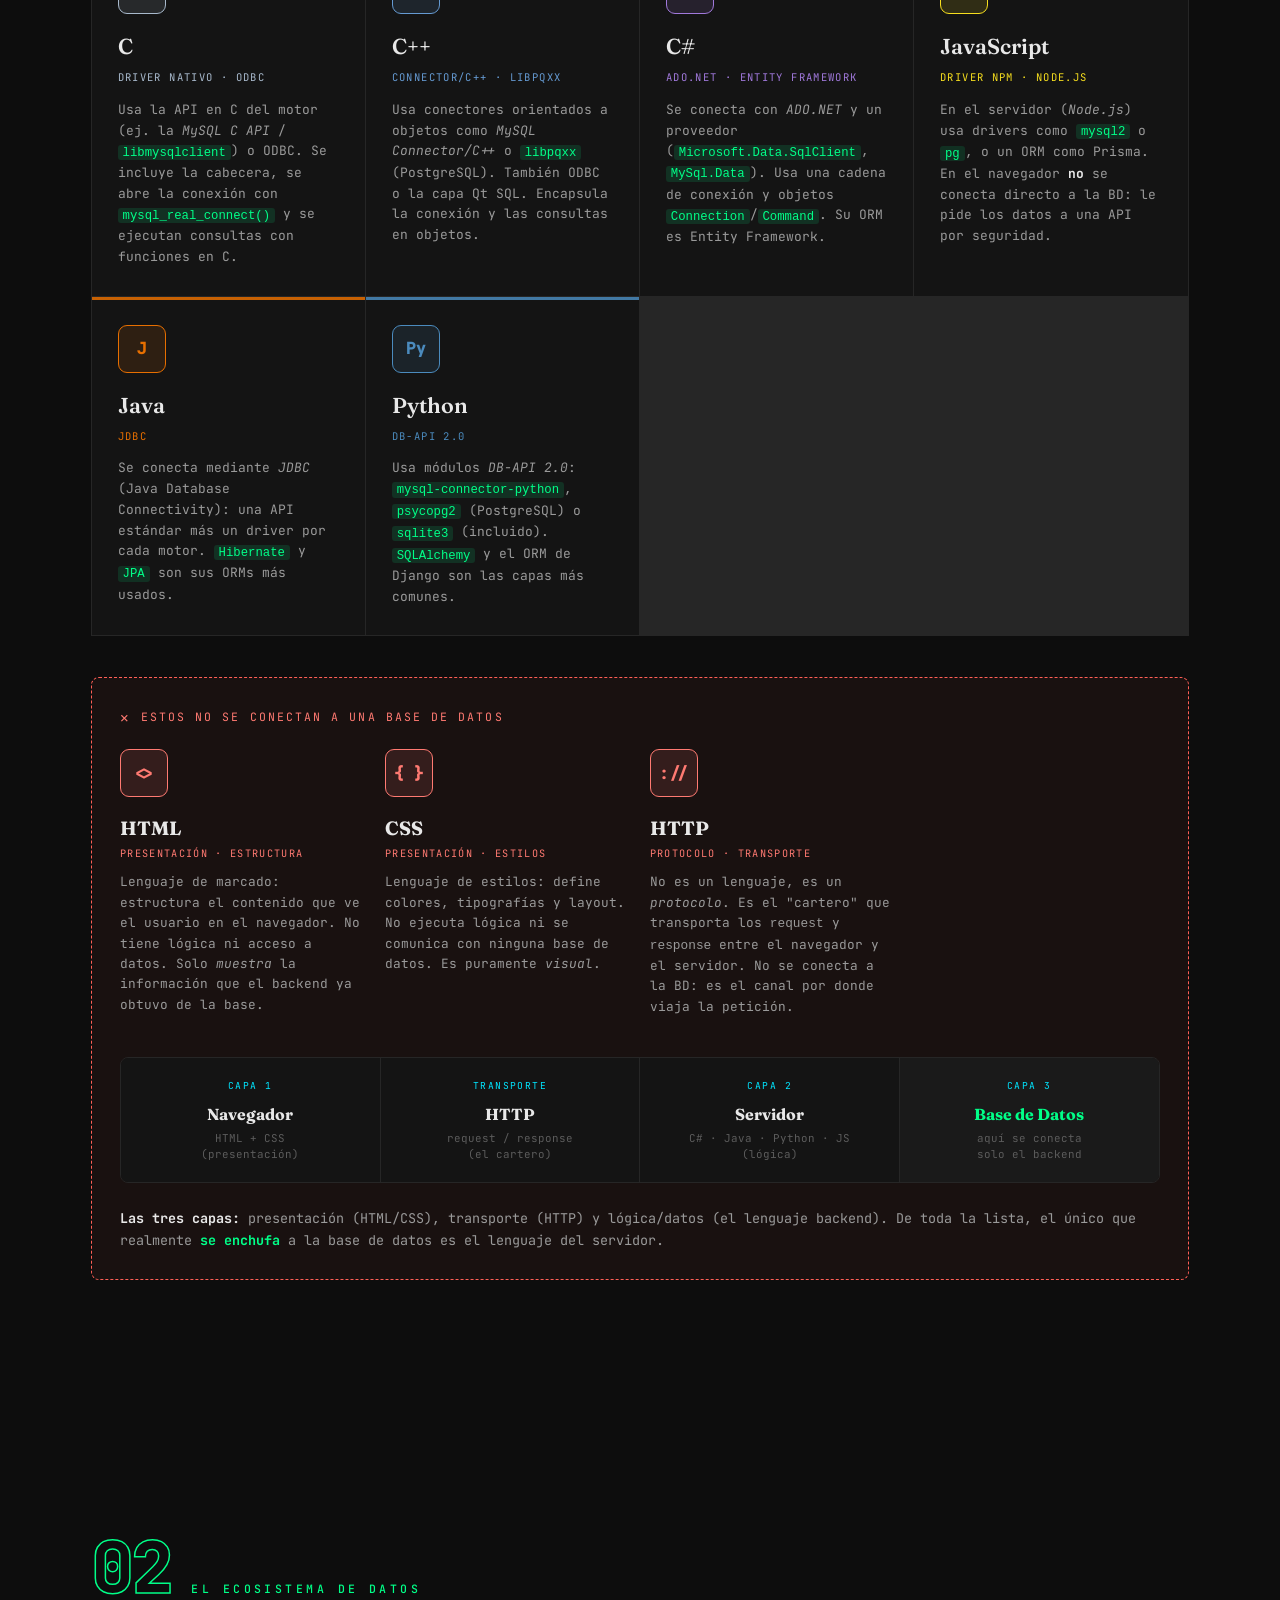
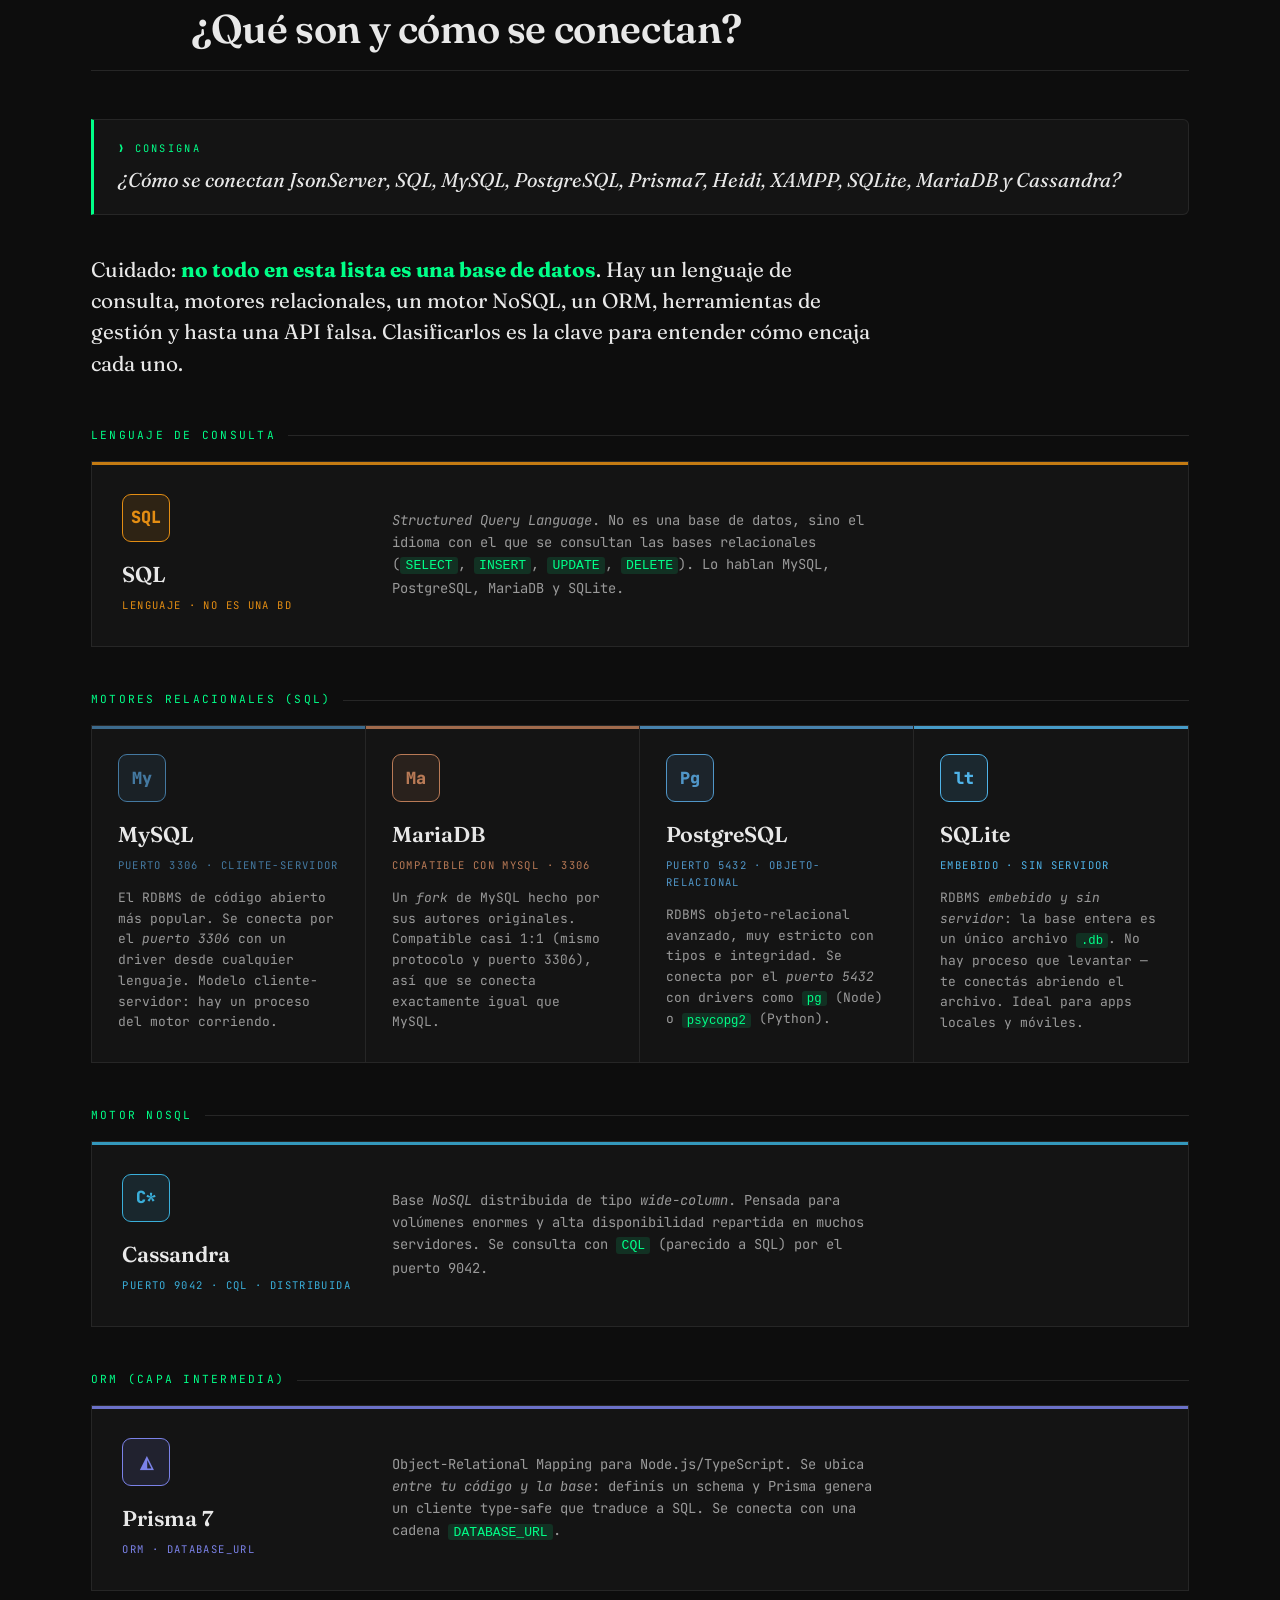
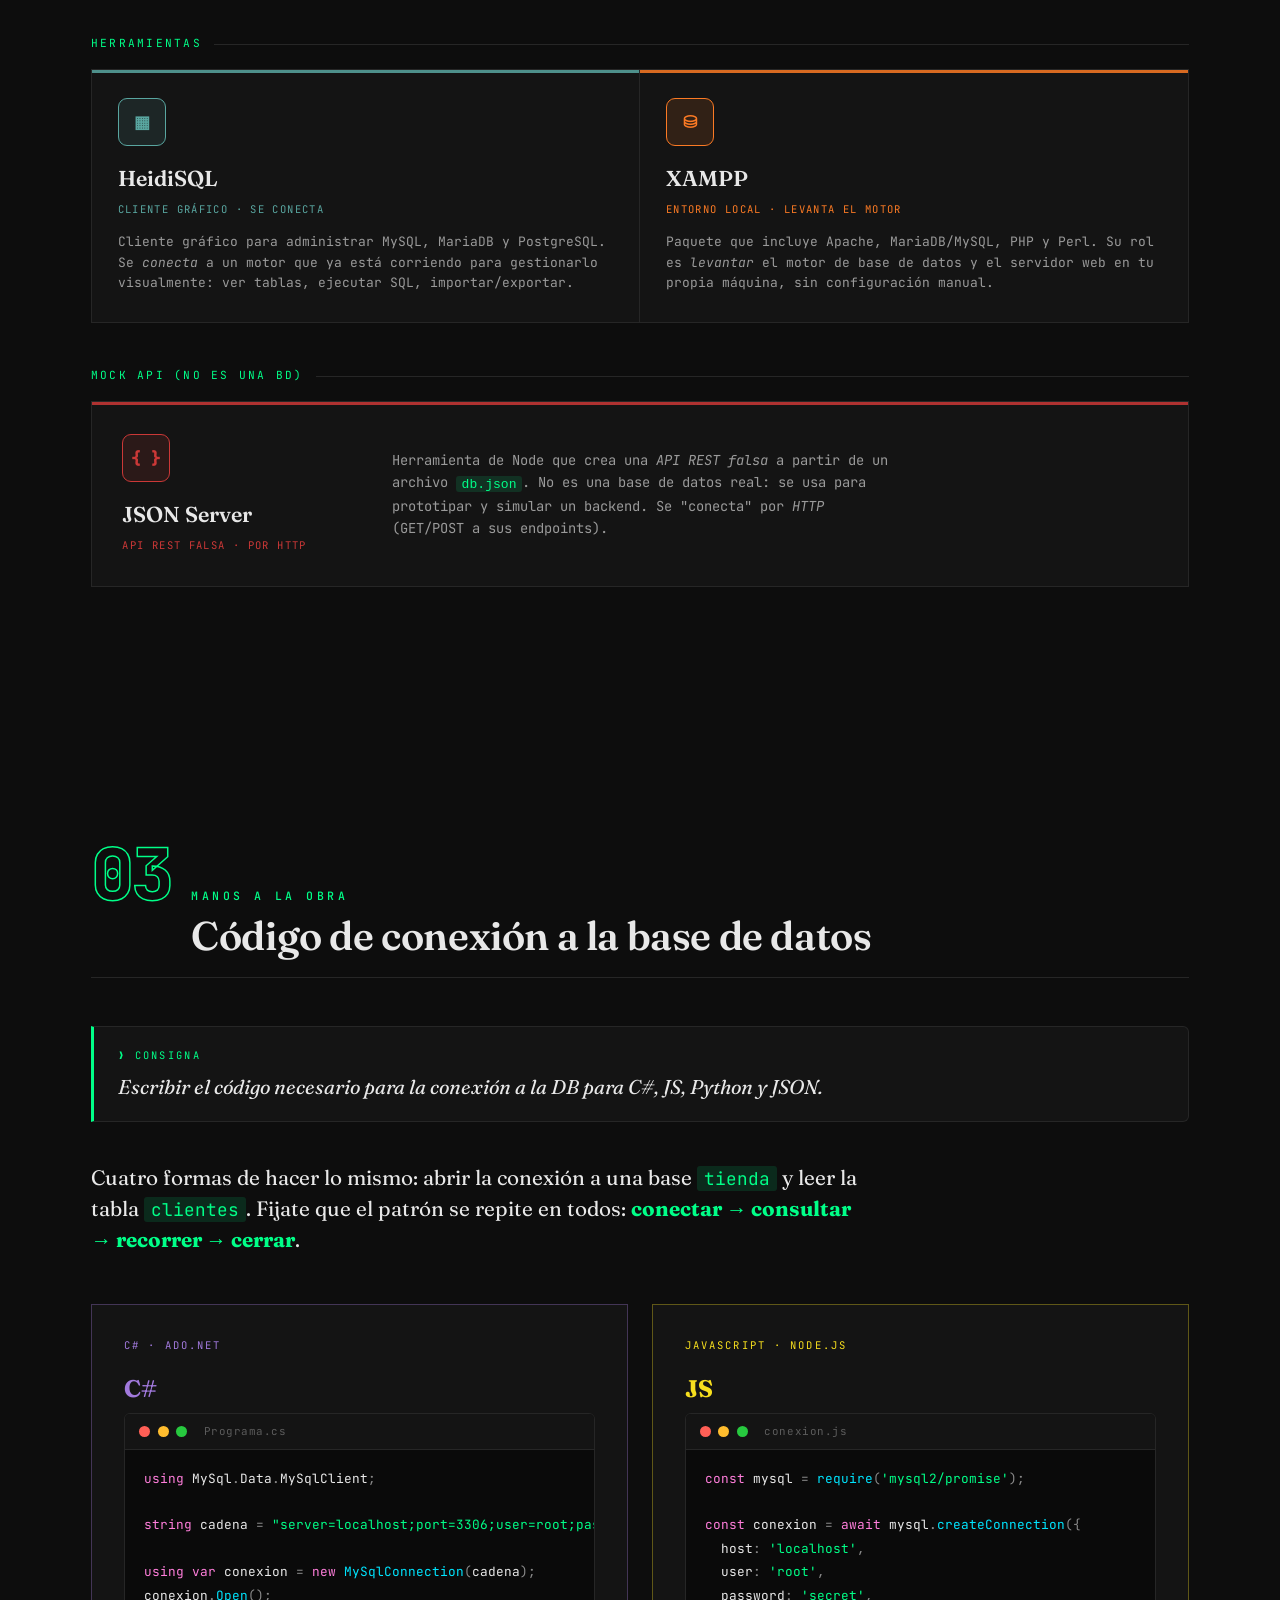
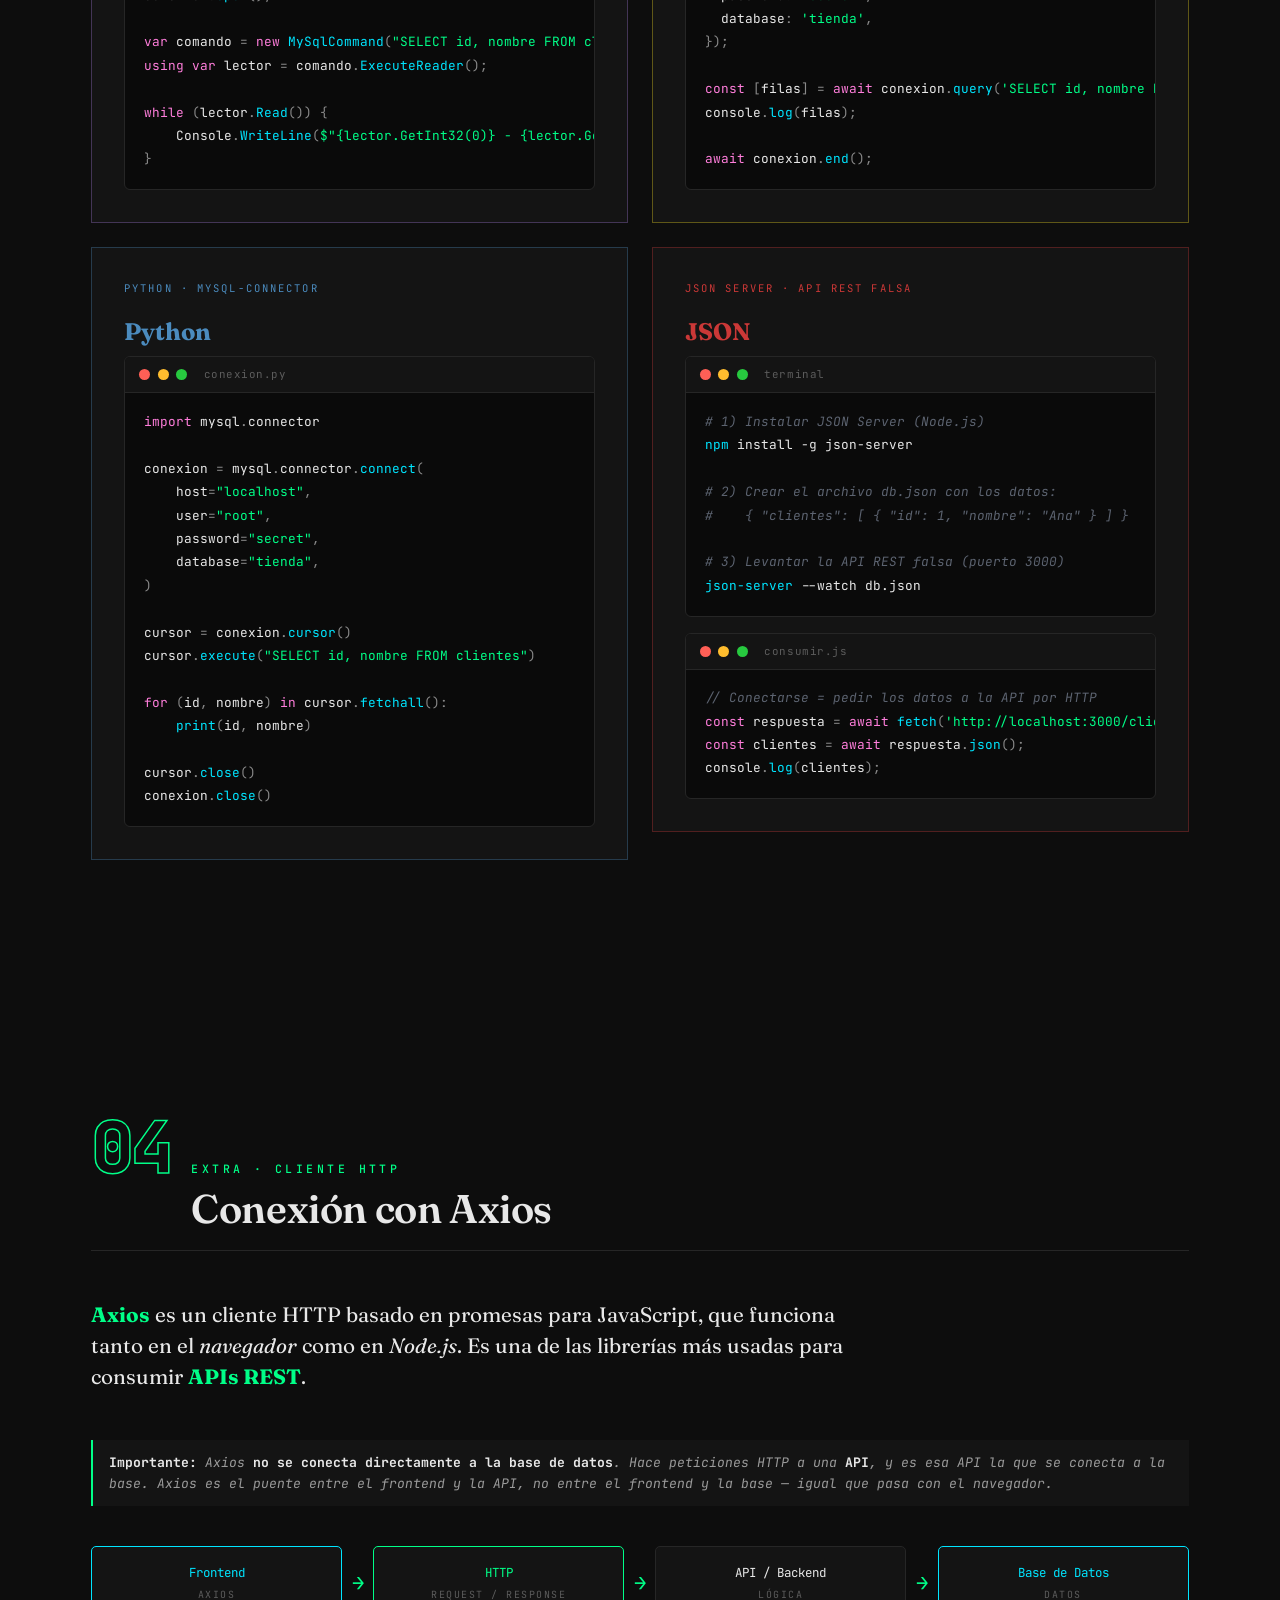
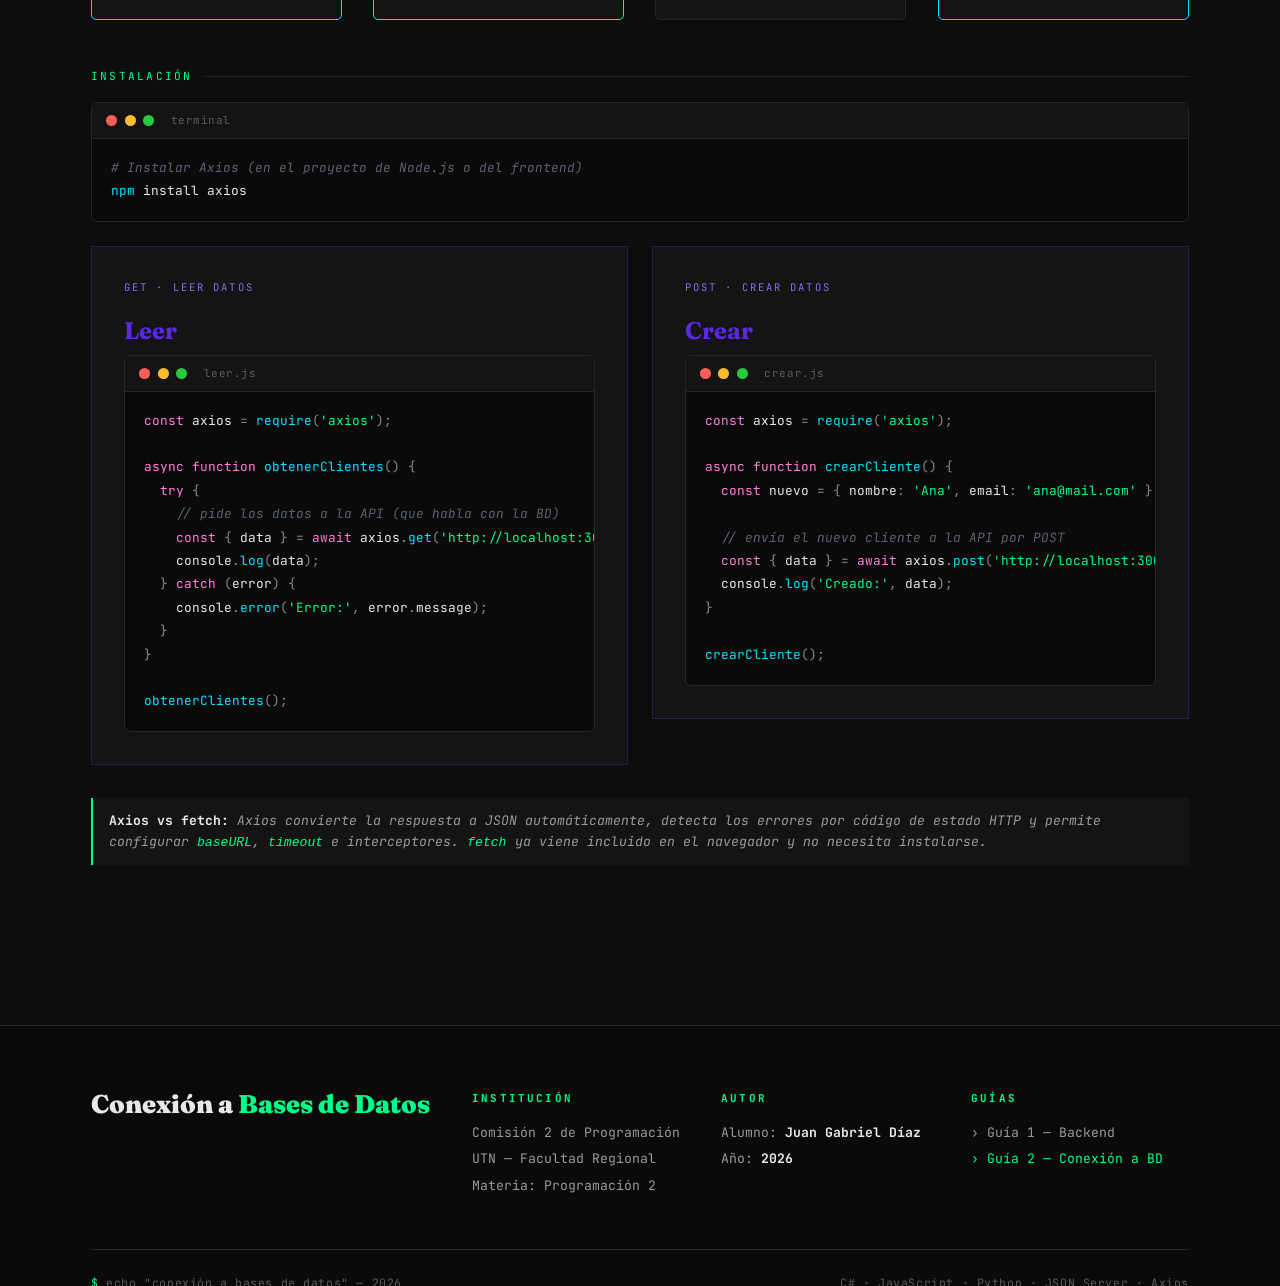
==== commit 9758ae4f: "Agregar apartado de Axios en la Guia 2 (Seccion 04)" ====
--- a/guia-2.html
+++ b/guia-2.html
@@ -38,6 +38,7 @@
         <li><a href="#lenguajes"><span class="n">01</span>Lenguajes</a></li>
         <li><a href="#ecosistema"><span class="n">02</span>Ecosistema</a></li>
         <li><a href="#codigo"><span class="n">03</span>Código</a></li>
+        <li><a href="#axios"><span class="n">04</span>Axios</a></li>
       </ul>
       <div class="guide-switch">
         <a href="index.html">Guía 1</a>
@@ -57,7 +58,7 @@
   </p>
   <p class="hero-tagline reveal d3">Guía de investigación 2 — Materia: Programación, UTN.</p>
   <div class="hero-meta reveal d4">
-    <span><b>03</b>secciones</span>
+    <span><b>04</b>secciones</span>
     <span><b>19</b>tecnologías</span>
     <span><b>2026</b>comisión 2</span>
   </div>
@@ -422,6 +423,100 @@
   </div>
 </section>
 
+<!-- SECTION 4 — Axios -->
+<section id="axios" class="section-pad">
+  <div class="wrap">
+    <div class="sec-head reveal">
+      <span class="sec-num">04</span>
+      <div>
+        <span class="sec-kicker">Extra · Cliente HTTP</span>
+        <h2 class="sec-title">Conexión con Axios</h2>
+      </div>
+    </div>
+
+    <p class="flow-def reveal d1" style="font-size:clamp(1rem,2.2vw,1.3rem);">
+      <b style="color:var(--accent)">Axios</b> es un cliente HTTP basado en promesas para JavaScript, que
+      funciona tanto en el <em>navegador</em> como en <em>Node.js</em>. Es una de las librerías más usadas para
+      consumir <b style="color:var(--accent)">APIs REST</b>.
+    </p>
+
+    <div class="note reveal d1" style="margin-bottom:2.5rem;">
+      <b>Importante:</b> Axios <b>no se conecta directamente a la base de datos</b>. Hace peticiones HTTP a una
+      <b>API</b>, y es esa API la que se conecta a la base. Axios es el puente entre el <em>frontend</em> y la
+      <em>API</em>, no entre el frontend y la base — igual que pasa con el navegador.
+    </div>
+
+    <div class="flow reveal d2">
+      <div class="flow-node endpt">Frontend<small>Axios</small></div>
+      <div class="flow-arrow">→</div>
+      <div class="flow-node mw">HTTP<small>request / response</small></div>
+      <div class="flow-arrow">→</div>
+      <div class="flow-node">API / Backend<small>lógica</small></div>
+      <div class="flow-arrow">→</div>
+      <div class="flow-node endpt">Base de Datos<small>datos</small></div>
+    </div>
+
+    <div class="reveal d2">
+      <div class="tech-cat">Instalación</div>
+      <div class="term">
+        <div class="term-bar"><span class="d r"></span><span class="d y"></span><span class="d g"></span><span class="name">terminal</span></div>
+        <pre><code><span class="c"># Instalar Axios (en el proyecto de Node.js o del frontend)</span>
+<span class="fn">npm</span> install axios</code></pre>
+      </div>
+    </div>
+
+    <div class="code-grid reveal d3" style="margin-top:1.5rem;">
+      <!-- GET -->
+      <div class="vs-col" style="--c:#5A29E4;border-color:#5A29E455;">
+        <span class="label" style="color:#8a6cf0;">GET · leer datos</span>
+        <h3>Leer</h3>
+        <div class="term">
+          <div class="term-bar"><span class="d r"></span><span class="d y"></span><span class="d g"></span><span class="name">leer.js</span></div>
+          <pre><code><span class="k">const</span> axios <span class="p">=</span> <span class="fn">require</span><span class="p">(</span><span class="s">'axios'</span><span class="p">);</span>
+
+<span class="k">async function</span> <span class="fn">obtenerClientes</span><span class="p">() {</span>
+  <span class="k">try</span> <span class="p">{</span>
+    <span class="c">// pide los datos a la API (que habla con la BD)</span>
+    <span class="k">const</span> <span class="p">{</span> data <span class="p">}</span> <span class="p">=</span> <span class="k">await</span> axios<span class="p">.</span><span class="fn">get</span><span class="p">(</span><span class="s">'http://localhost:3000/clientes'</span><span class="p">);</span>
+    console<span class="p">.</span><span class="fn">log</span><span class="p">(</span>data<span class="p">);</span>
+  <span class="p">}</span> <span class="k">catch</span> <span class="p">(</span>error<span class="p">) {</span>
+    console<span class="p">.</span><span class="fn">error</span><span class="p">(</span><span class="s">'Error:'</span><span class="p">,</span> error<span class="p">.</span>message<span class="p">);</span>
+  <span class="p">}</span>
+<span class="p">}</span>
+
+<span class="fn">obtenerClientes</span><span class="p">();</span></code></pre>
+        </div>
+      </div>
+
+      <!-- POST -->
+      <div class="vs-col" style="--c:#5A29E4;border-color:#5A29E455;">
+        <span class="label" style="color:#8a6cf0;">POST · crear datos</span>
+        <h3>Crear</h3>
+        <div class="term">
+          <div class="term-bar"><span class="d r"></span><span class="d y"></span><span class="d g"></span><span class="name">crear.js</span></div>
+          <pre><code><span class="k">const</span> axios <span class="p">=</span> <span class="fn">require</span><span class="p">(</span><span class="s">'axios'</span><span class="p">);</span>
+
+<span class="k">async function</span> <span class="fn">crearCliente</span><span class="p">() {</span>
+  <span class="k">const</span> nuevo <span class="p">=</span> <span class="p">{</span> nombre<span class="p">:</span> <span class="s">'Ana'</span><span class="p">,</span> email<span class="p">:</span> <span class="s">'ana@mail.com'</span> <span class="p">};</span>
+
+  <span class="c">// envía el nuevo cliente a la API por POST</span>
+  <span class="k">const</span> <span class="p">{</span> data <span class="p">}</span> <span class="p">=</span> <span class="k">await</span> axios<span class="p">.</span><span class="fn">post</span><span class="p">(</span><span class="s">'http://localhost:3000/clientes'</span><span class="p">,</span> nuevo<span class="p">);</span>
+  console<span class="p">.</span><span class="fn">log</span><span class="p">(</span><span class="s">'Creado:'</span><span class="p">,</span> data<span class="p">);</span>
+<span class="p">}</span>
+
+<span class="fn">crearCliente</span><span class="p">();</span></code></pre>
+        </div>
+      </div>
+    </div>
+
+    <div class="note reveal d3" style="margin-top:2rem;">
+      <b>Axios vs fetch:</b> Axios convierte la respuesta a JSON automáticamente, detecta los errores por código
+      de estado HTTP y permite configurar <code style="color:var(--accent)">baseURL</code>, <code style="color:var(--accent)">timeout</code>
+      e interceptores. <code style="color:var(--accent)">fetch</code> ya viene incluido en el navegador y no necesita instalarse.
+    </div>
+  </div>
+</section>
+
 <!-- FOOTER -->
 <footer>
   <div class="wrap">
@@ -448,7 +543,7 @@
     </div>
     <div class="foot-bottom">
       <span><span class="accent">$</span> echo "conexión a bases de datos" — 2026</span>
-      <span>C# · JavaScript · Python · JSON Server</span>
+      <span>C# · JavaScript · Python · JSON Server · Axios</span>
     </div>
   </div>
 </footer>
